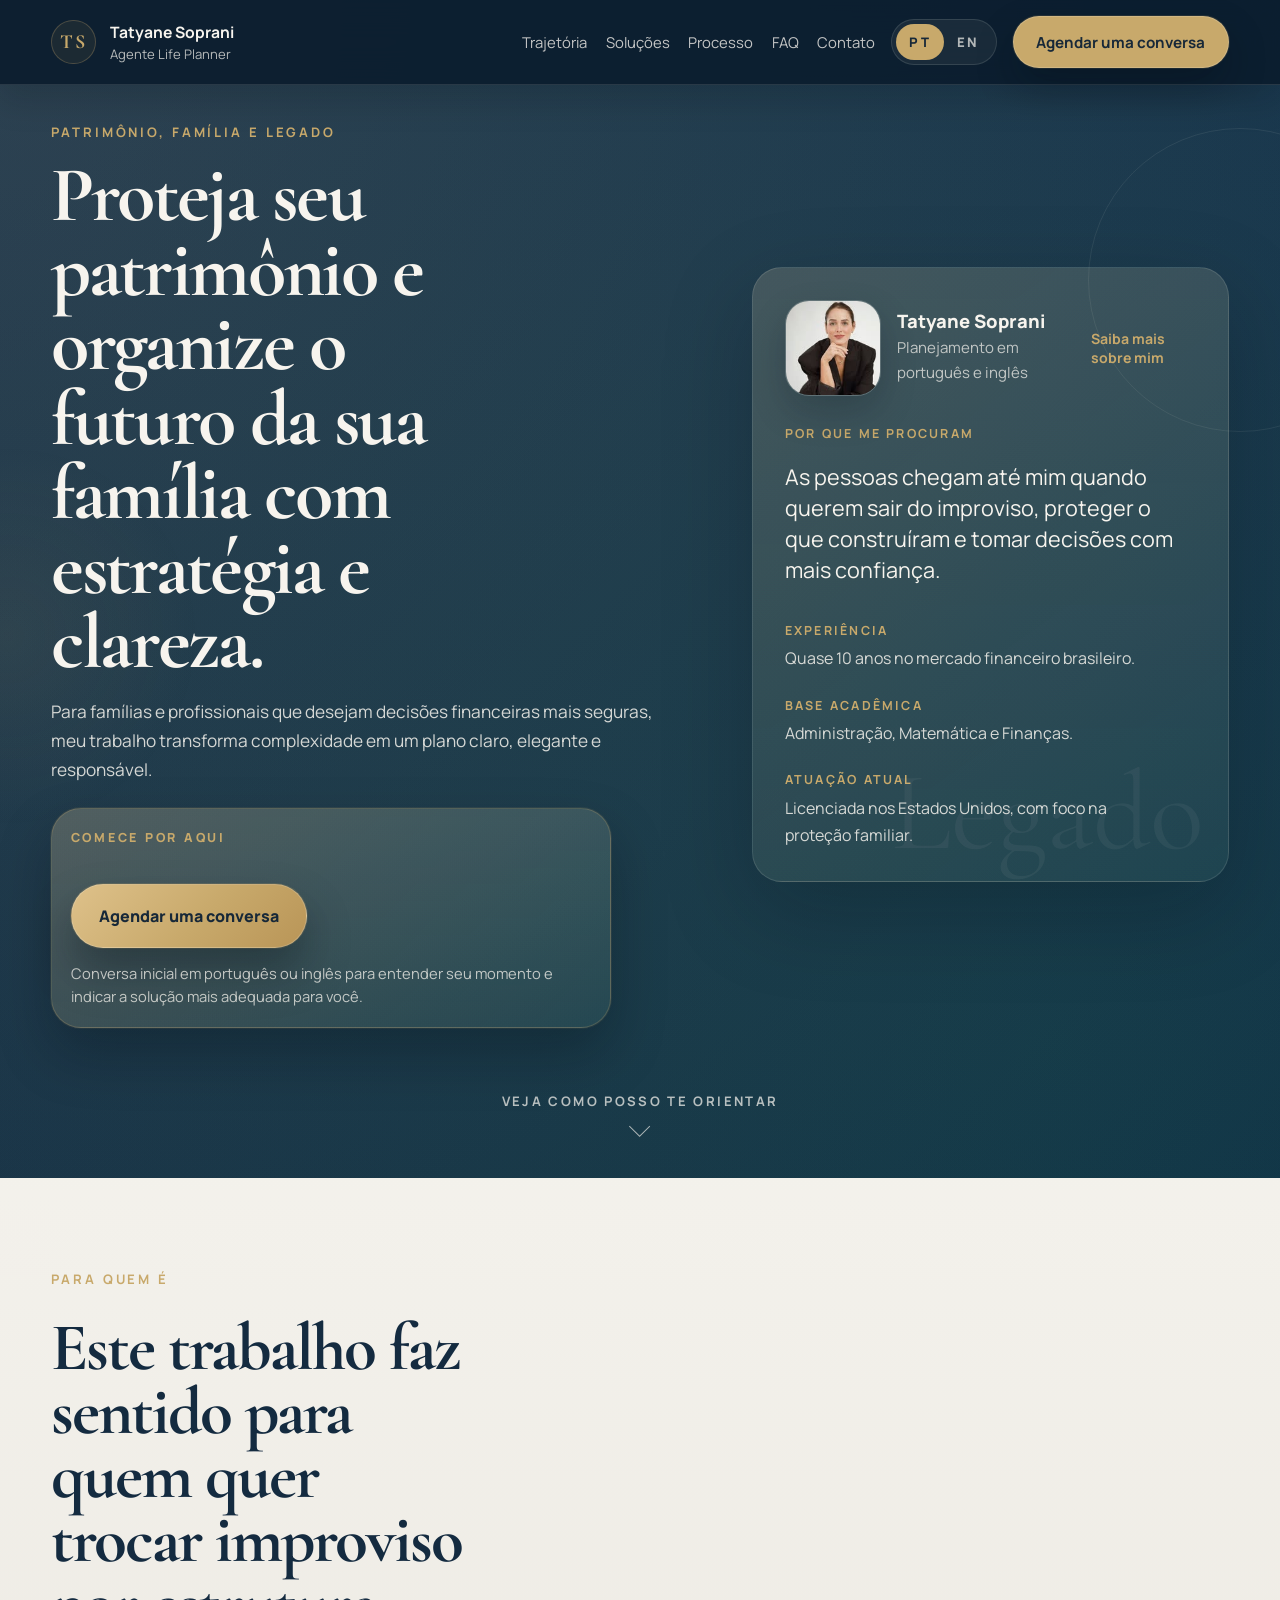
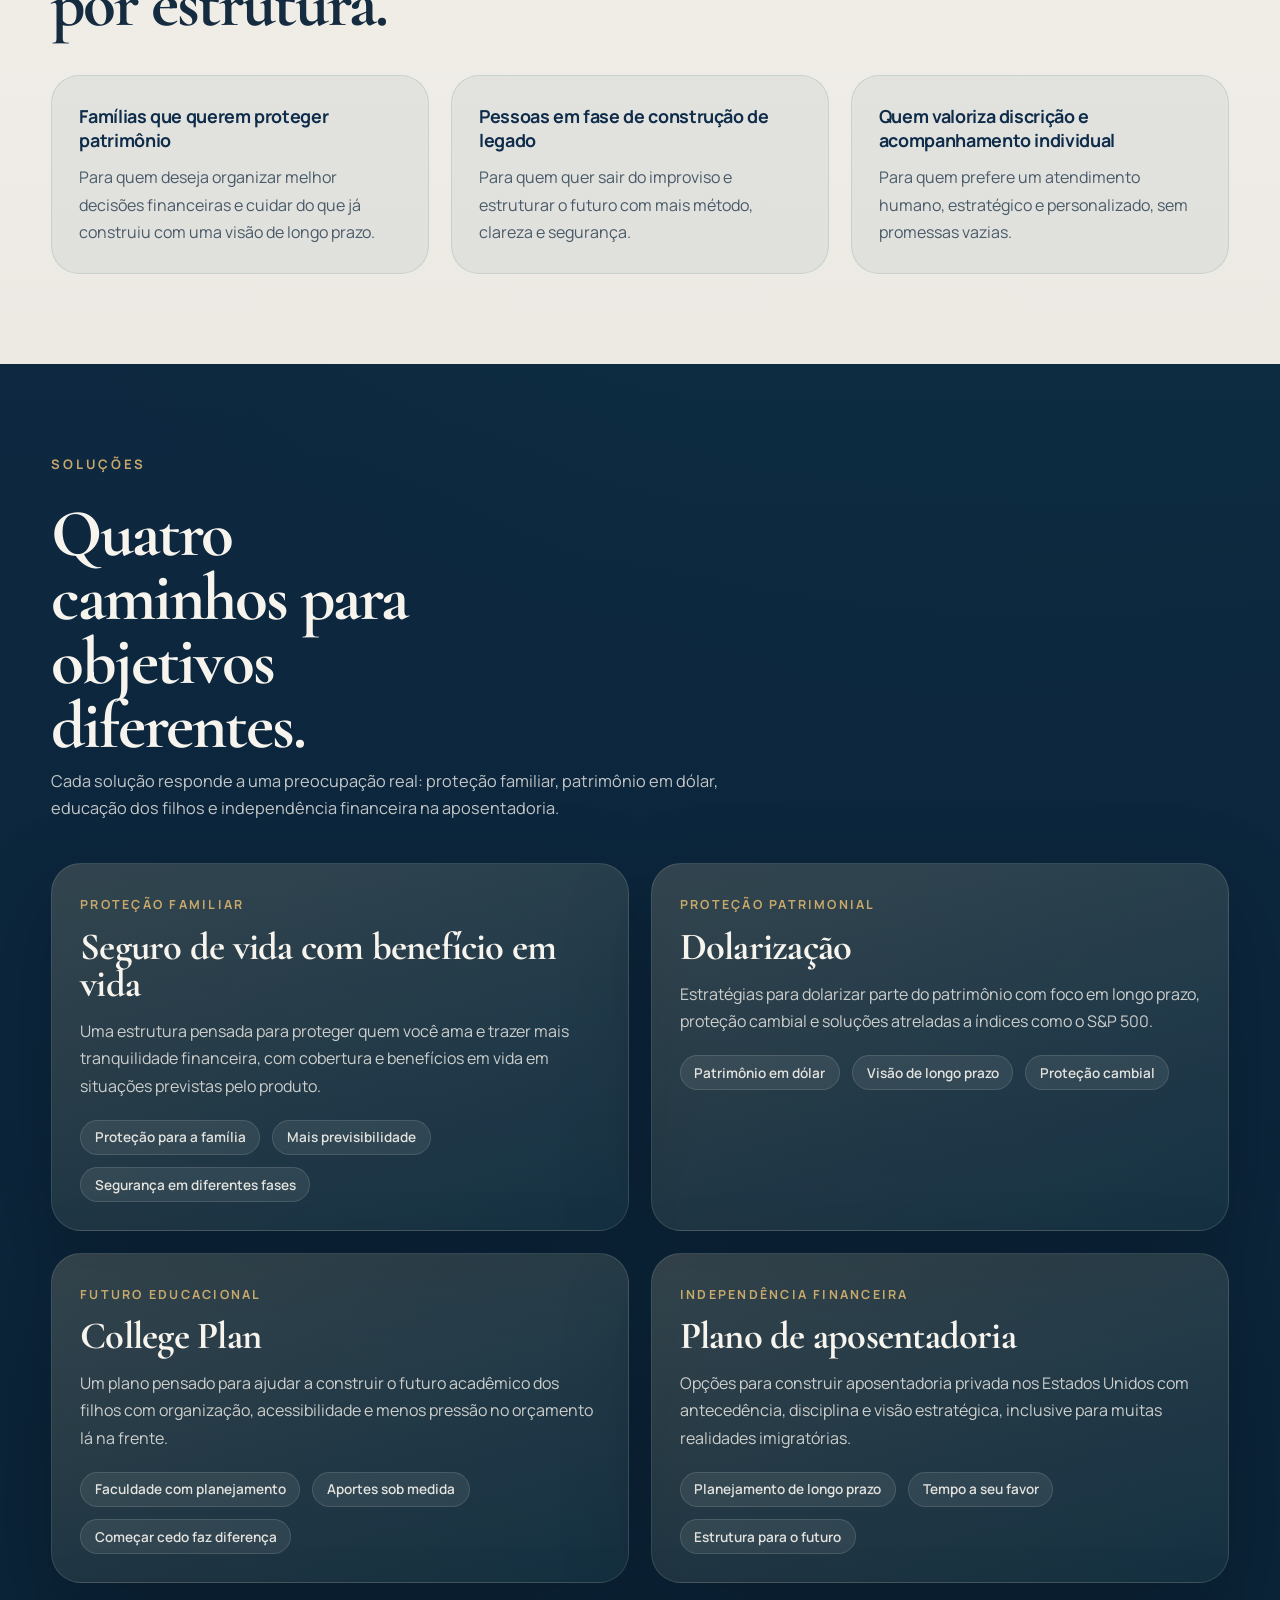
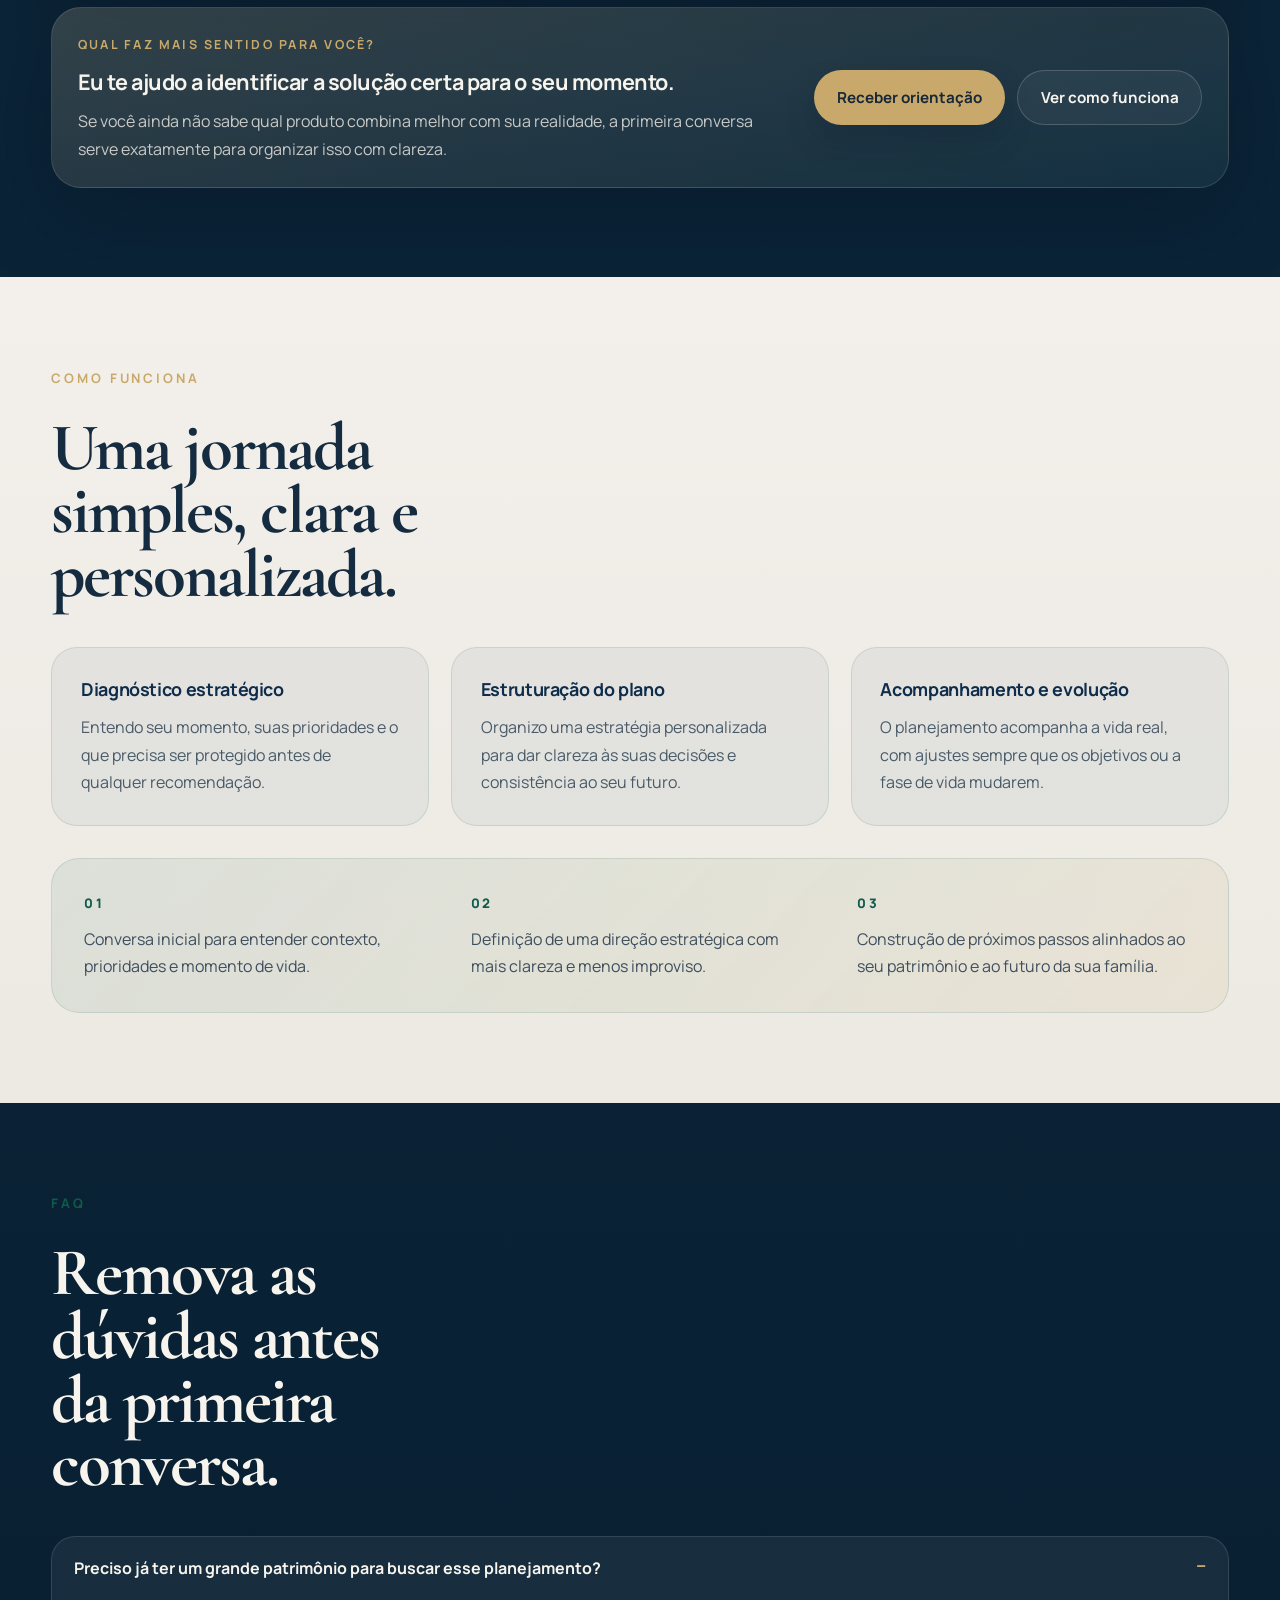
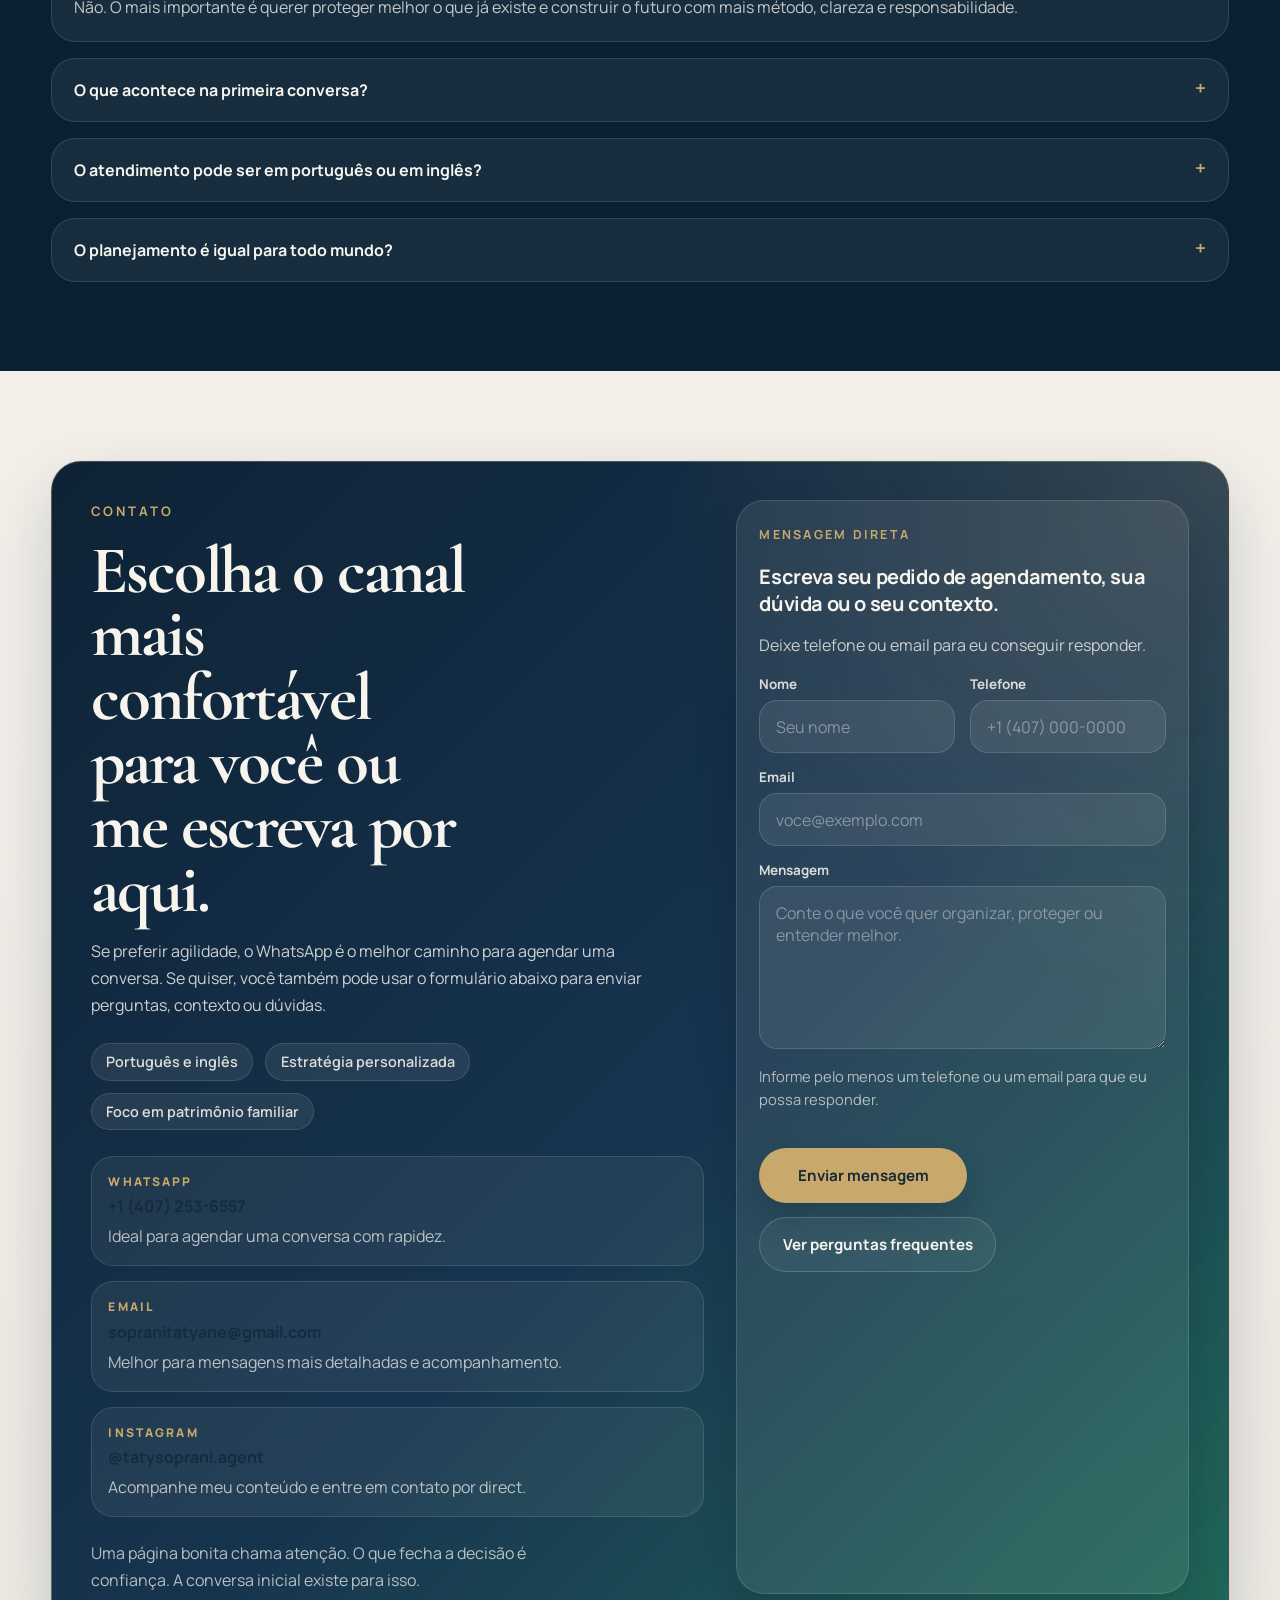
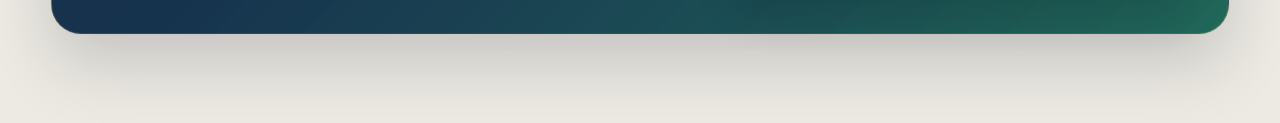
==== index.html @ ba7d8066 "first_commit" ====
<!DOCTYPE html>
<html lang="pt-BR">
  <head>
    <meta charset="UTF-8" />
    <meta name="viewport" content="width=device-width, initial-scale=1.0" />
    <title data-i18n="meta.title">Tatyane Soprani | Agente Life Planner</title>
    <meta
      name="description"
      content="Planejamento patrimonial com visão de longo prazo, proteção familiar e elegância para quem deseja construir um futuro mais seguro."
      data-i18n="meta.description"
      data-i18n-attr="content"
    />
    <link rel="preconnect" href="https://fonts.googleapis.com" />
    <link rel="preconnect" href="https://fonts.gstatic.com" crossorigin />
    <link
      href="https://fonts.googleapis.com/css2?family=Cormorant+Garamond:wght@500;600;700&family=Manrope:wght@400;500;600;700;800&display=swap"
      rel="stylesheet"
    />
    <link rel="stylesheet" href="styles.css" />
  </head>
  <body data-language="pt">
    <a
      class="floating-top-button"
      href="#top"
      aria-hidden="true"
      tabindex="-1"
      data-i18n="home.floatingTop"
      aria-label="Voltar ao topo"
      data-i18n-attr="aria-label"
      >Voltar ao topo</a
    >
    <div class="page-shell">
      <header class="site-header">
        <a
          class="brand"
          href="#top"
          aria-label="Voltar ao topo"
          data-i18n="brand.homeAria"
          data-i18n-attr="aria-label"
        >
          <span class="brand-mark">TS</span>
          <span class="brand-copy">
            <strong>Tatyane Soprani</strong>
            <span data-i18n="brand.role">Agente Life Planner</span>
          </span>
        </a>

        <div class="site-controls">
          <nav
            class="site-nav"
            aria-label="Navegação principal"
            data-i18n="nav.aria"
            data-i18n-attr="aria-label"
          >
            <a href="trajetoria.html" data-i18n="nav.story">Trajetória</a>
            <a href="#solucoes" data-i18n="nav.solutions">Soluções</a>
            <a href="#processo" data-i18n="nav.process">Processo</a>
            <a href="#faq" data-i18n="nav.faq">FAQ</a>
            <a href="#contato" data-i18n="nav.contact">Contato</a>
          </nav>

          <div class="site-actions">
            <div
              class="language-switcher"
              aria-label="Alternar idioma"
              data-i18n="lang.switchAria"
              data-i18n-attr="aria-label"
            >
              <button
                class="lang-button is-active"
                type="button"
                data-language="pt"
                aria-pressed="true"
              >
                PT
              </button>
              <button
                class="lang-button"
                type="button"
                data-language="en"
                aria-pressed="false"
              >
                EN
              </button>
            </div>

            <a
              class="button button-primary header-cta"
              href="https://api.whatsapp.com/send?phone=14072536557"
              target="_blank"
              rel="noreferrer"
              data-i18n="header.cta"
              >Agendar uma conversa</a
            >
          </div>
        </div>
      </header>

      <main id="top">
        <section class="hero section" data-reveal>
          <div class="hero-copy">
            <p class="eyebrow" data-i18n="hero.eyebrow">Patrimônio, família e legado</p>
            <h1 data-i18n="hero.title">
              Proteja seu patrimônio e organize o futuro da sua família com
              estratégia e clareza.
            </h1>
            <p class="lead" data-i18n="hero.lead">
              Para famílias e profissionais que desejam decisões financeiras
              mais seguras, meu trabalho transforma complexidade em um plano
              claro, elegante e responsável.
            </p>

            <div class="hero-cta-frame panel">
              <p class="hero-cta-label" data-i18n="hero.ctaLabel">Comece por aqui</p>
              <div class="hero-actions hero-actions-primary">
                <a
                  class="button button-primary button-conversion"
                  href="https://api.whatsapp.com/send?phone=14072536557"
                  target="_blank"
                  rel="noreferrer"
                  data-i18n="hero.ctaPrimary"
                  >Agendar uma conversa</a
                >
              </div>
              <p class="hero-cta-note" data-i18n="hero.ctaNote">
                Conversa inicial em português ou inglês para entender seu momento e indicar a
                solução mais adequada para você.
              </p>
            </div>
          </div>

          <aside
            class="hero-aside panel"
            data-word="Legado"
            data-i18n="hero.panelWord"
            data-i18n-attr="data-word"
          >
            <a class="profile-header profile-link" href="trajetoria.html">
              <img
                class="profile-photo"
                src="assets/tatyane-soprani-portrait.jpg"
                alt="Retrato de Tatyane Soprani"
                data-i18n="hero.profileAlt"
                data-i18n-attr="alt"
              />
              <div class="profile-identity">
                <p class="profile-name">Tatyane Soprani</p>
                <p class="profile-role" data-i18n="hero.profileRole">
                  Planejamento em português e inglês
                </p>
              </div>
              <span class="profile-link-label" data-i18n="hero.profileLink"
                >Saiba mais sobre mim</span
              >
            </a>

            <p class="panel-label" data-i18n="hero.panelLabel">Por que me procuram</p>
            <p class="statement" data-i18n="hero.statement">
              As pessoas chegam até mim quando querem sair do improviso,
              proteger o que construíram e tomar decisões com mais confiança.
            </p>

            <div class="credential-list">
              <div>
                <span class="meta-label" data-i18n="hero.metaExperience"
                  >Experiência</span
                >
                <p data-i18n="hero.metaExperienceValue">
                  Quase 10 anos no mercado financeiro brasileiro.
                </p>
              </div>
              <div>
                <span class="meta-label" data-i18n="hero.metaAcademic"
                  >Base acadêmica</span
                >
                <p data-i18n="hero.metaAcademicValue">
                  Administração, Matemática e Finanças.
                </p>
              </div>
              <div>
                <span class="meta-label" data-i18n="hero.metaCurrent">Atuação atual</span>
                <p data-i18n="hero.metaCurrentValue">
                  Licenciada nos Estados Unidos, com foco na proteção familiar.
                </p>
              </div>
            </div>
          </aside>

          <a
            class="scroll-cue"
            href="#para-quem"
            aria-label="Veja como posso te orientar"
            data-i18n="hero.scrollCueAria"
            data-i18n-attr="aria-label"
          >
            <span class="scroll-cue-text" data-i18n="hero.scrollCue">Veja como posso te orientar</span>
            <span class="scroll-cue-arrow" aria-hidden="true"></span>
          </a>
        </section>

        <section class="audience section section-light" id="para-quem" data-reveal>
          <div class="section-heading">
            <p class="eyebrow" data-i18n="audience.eyebrow">Para quem é</p>
            <h2 data-i18n="audience.title">
              Este trabalho faz sentido para quem quer trocar improviso por
              estrutura.
            </h2>
          </div>

          <div class="audience-grid">
            <article class="audience-card">
              <h3 data-i18n="audience.card1Title">Famílias que querem proteger patrimônio</h3>
              <p data-i18n="audience.card1Body">
                Para quem deseja organizar melhor decisões financeiras e cuidar
                do que já construiu com uma visão de longo prazo.
              </p>
            </article>

            <article class="audience-card">
              <h3 data-i18n="audience.card2Title">Pessoas em fase de construção de legado</h3>
              <p data-i18n="audience.card2Body">
                Para quem quer sair do improviso e estruturar o futuro com mais
                método, clareza e segurança.
              </p>
            </article>

            <article class="audience-card">
              <h3 data-i18n="audience.card3Title">Quem valoriza discrição e acompanhamento individual</h3>
              <p data-i18n="audience.card3Body">
                Para quem prefere um atendimento humano, estratégico e
                personalizado, sem promessas vazias.
              </p>
            </article>
          </div>
        </section>

        <section class="solutions section" id="solucoes" data-reveal>
          <div class="section-heading">
            <p class="eyebrow" data-i18n="solutions.eyebrow">Soluções</p>
            <h2 data-i18n="solutions.title">
              Quatro caminhos para objetivos diferentes.
            </h2>
            <p class="solutions-intro" data-i18n="solutions.lead">
              Cada solução responde a uma preocupação real: proteção familiar,
              patrimônio em dólar, educação dos filhos e independência
              financeira na aposentadoria.
            </p>
          </div>

          <div class="solutions-grid">
            <article class="solution-card panel">
              <span class="proof-kicker" data-i18n="solutions.card1Kicker"
                >Proteção familiar</span
              >
              <h3 class="solution-name" data-i18n="solutions.card1Title">
                Seguro de vida com benefício em vida
              </h3>
              <p class="solution-body" data-i18n="solutions.card1Body">
                Uma estrutura pensada para proteger quem você ama e trazer mais
                tranquilidade financeira, com cobertura e benefícios em vida em
                situações previstas pelo produto.
              </p>
              <div class="solution-tags">
                <span data-i18n="solutions.card1Tag1">Proteção para a família</span>
                <span data-i18n="solutions.card1Tag2">Mais previsibilidade</span>
                <span data-i18n="solutions.card1Tag3">Segurança em diferentes fases</span>
              </div>
            </article>

            <article class="solution-card panel">
              <span class="proof-kicker" data-i18n="solutions.card2Kicker"
                >Proteção patrimonial</span
              >
              <h3 class="solution-name" data-i18n="solutions.card2Title">
                Dolarização
              </h3>
              <p class="solution-body" data-i18n="solutions.card2Body">
                Estratégias para dolarizar parte do patrimônio com foco em longo
                prazo, proteção cambial e soluções atreladas a índices como o
                S&amp;P 500.
              </p>
              <div class="solution-tags">
                <span data-i18n="solutions.card2Tag1">Patrimônio em dólar</span>
                <span data-i18n="solutions.card2Tag2">Visão de longo prazo</span>
                <span data-i18n="solutions.card2Tag3">Proteção cambial</span>
              </div>
            </article>

            <article class="solution-card panel">
              <span class="proof-kicker" data-i18n="solutions.card3Kicker"
                >Futuro educacional</span
              >
              <h3 class="solution-name" data-i18n="solutions.card3Title">
                College Plan
              </h3>
              <p class="solution-body" data-i18n="solutions.card3Body">
                Um plano pensado para ajudar a construir o futuro acadêmico dos
                filhos com organização, acessibilidade e menos pressão no
                orçamento lá na frente.
              </p>
              <div class="solution-tags">
                <span data-i18n="solutions.card3Tag1">Faculdade com planejamento</span>
                <span data-i18n="solutions.card3Tag2">Aportes sob medida</span>
                <span data-i18n="solutions.card3Tag3">Começar cedo faz diferença</span>
              </div>
            </article>

            <article class="solution-card panel">
              <span class="proof-kicker" data-i18n="solutions.card4Kicker"
                >Independência financeira</span
              >
              <h3 class="solution-name" data-i18n="solutions.card4Title">
                Plano de aposentadoria
              </h3>
              <p class="solution-body" data-i18n="solutions.card4Body">
                Opções para construir aposentadoria privada nos Estados Unidos
                com antecedência, disciplina e visão estratégica, inclusive para
                muitas realidades imigratórias.
              </p>
              <div class="solution-tags">
                <span data-i18n="solutions.card4Tag1">Planejamento de longo prazo</span>
                <span data-i18n="solutions.card4Tag2">Tempo a seu favor</span>
                <span data-i18n="solutions.card4Tag3">Estrutura para o futuro</span>
              </div>
            </article>
          </div>

          <div class="solutions-cta panel">
            <div>
              <p class="panel-label" data-i18n="solutions.ctaLabel">Qual faz mais sentido para você?</p>
              <h3 data-i18n="solutions.ctaTitle">
                Eu te ajudo a identificar a solução certa para o seu momento.
              </h3>
              <p data-i18n="solutions.ctaBody">
                Se você ainda não sabe qual produto combina melhor com sua
                realidade, a primeira conversa serve exatamente para organizar
                isso com clareza.
              </p>
            </div>

            <div class="solutions-cta-actions">
              <a
                class="button button-primary"
                href="https://api.whatsapp.com/send?phone=14072536557"
                target="_blank"
                rel="noreferrer"
                data-i18n="solutions.ctaPrimary"
                >Receber orientação</a
              >
              <a class="button button-secondary" href="#processo" data-i18n="solutions.ctaSecondary"
                >Ver como funciona</a
              >
            </div>
          </div>
        </section>

        <section class="services section section-light" id="processo" data-reveal>
          <div class="section-heading">
            <p class="eyebrow" data-i18n="services.eyebrow">Como funciona</p>
            <h2 data-i18n="services.title">
              Uma jornada simples, clara e personalizada.
            </h2>
          </div>

          <div class="services-grid">
            <article class="service-card">
              <h3 data-i18n="services.card1Title">Diagnóstico estratégico</h3>
              <p data-i18n="services.card1Body">
                Entendo seu momento, suas prioridades e o que precisa ser
                protegido antes de qualquer recomendação.
              </p>
            </article>

            <article class="service-card">
              <h3 data-i18n="services.card2Title">Estruturação do plano</h3>
              <p data-i18n="services.card2Body">
                Organizo uma estratégia personalizada para dar clareza às suas
                decisões e consistência ao seu futuro.
              </p>
            </article>

            <article class="service-card">
              <h3 data-i18n="services.card3Title">Acompanhamento e evolução</h3>
              <p data-i18n="services.card3Body">
                O planejamento acompanha a vida real, com ajustes sempre que os
                objetivos ou a fase de vida mudarem.
              </p>
            </article>
          </div>

          <div class="process-strip">
            <div class="process-step">
              <span>01</span>
              <p data-i18n="services.step1">
                Conversa inicial para entender contexto, prioridades e momento
                de vida.
              </p>
            </div>
            <div class="process-step">
              <span>02</span>
              <p data-i18n="services.step2">
                Definição de uma direção estratégica com mais clareza e menos
                improviso.
              </p>
            </div>
            <div class="process-step">
              <span>03</span>
              <p data-i18n="services.step3">
                Construção de próximos passos alinhados ao seu patrimônio e ao
                futuro da sua família.
              </p>
            </div>
          </div>
        </section>

        <section class="faq section" id="faq" data-reveal>
          <div class="section-heading">
            <p class="eyebrow eyebrow-dark" data-i18n="faq.eyebrow">FAQ</p>
            <h2 data-i18n="faq.title">
              Remova as dúvidas antes da primeira conversa.
            </h2>
          </div>

          <div class="faq-grid">
            <details class="faq-item" open>
              <summary data-i18n="faq.q1">
                Preciso já ter um grande patrimônio para buscar esse
                planejamento?
              </summary>
              <p data-i18n="faq.a1">
                Não. O mais importante é querer proteger melhor o que já existe
                e construir o futuro com mais método, clareza e responsabilidade.
              </p>
            </details>

            <details class="faq-item">
              <summary data-i18n="faq.q2">O que acontece na primeira conversa?</summary>
              <p data-i18n="faq.a2">
                A primeira conversa serve para entender seu momento, suas
                prioridades e o que você deseja organizar ou proteger. A partir
                disso, fica mais claro qual direção faz sentido para você.
              </p>
            </details>

            <details class="faq-item">
              <summary data-i18n="faq.q3">
                O atendimento pode ser em português ou em inglês?
              </summary>
              <p data-i18n="faq.a3">
                Sim. O atendimento pode ser conduzido em português ou em inglês,
                de acordo com a sua preferência.
              </p>
            </details>

            <details class="faq-item">
              <summary data-i18n="faq.q4">
                O planejamento é igual para todo mundo?
              </summary>
              <p data-i18n="faq.a4">
                Não. Cada orientação parte da sua fase de vida, do seu contexto,
                das suas prioridades e daquilo que você quer preservar ou
                construir.
              </p>
            </details>
          </div>
        </section>

        <section class="contact section section-light" id="contato" data-reveal>
          <div class="contact-panel panel">
            <div class="contact-copy">
              <p class="eyebrow" data-i18n="contact.eyebrow">Contato</p>
              <h2 data-i18n="contact.title">
                Escolha o canal mais confortável para você ou me escreva por
                aqui.
              </h2>
              <p class="contact-body" data-i18n="contact.body">
                Se preferir agilidade, o WhatsApp é o melhor caminho para
                agendar uma conversa. Se quiser, você também pode usar o
                formulário abaixo para enviar perguntas, contexto ou dúvidas.
              </p>

              <div class="contact-trust">
                <span class="contact-pill" data-i18n="contact.trust1"
                  >Português e inglês</span
                >
                <span class="contact-pill" data-i18n="contact.trust2"
                  >Estratégia personalizada</span
                >
                <span class="contact-pill" data-i18n="contact.trust3"
                  >Foco em patrimônio familiar</span
                >
              </div>

              <div class="contact-methods">
                <a
                  class="contact-method"
                  href="https://api.whatsapp.com/send?phone=14072536557"
                  target="_blank"
                  rel="noreferrer"
                >
                  <span class="contact-method-kicker" data-i18n="contact.method1Kicker"
                    >WhatsApp</span
                  >
                  <strong data-i18n="contact.method1Value">+1 (407) 253-6557</strong>
                  <p data-i18n="contact.method1Body">
                    Ideal para agendar uma conversa com rapidez.
                  </p>
                </a>

                <a class="contact-method" href="mailto:sopranitatyane@gmail.com">
                  <span class="contact-method-kicker" data-i18n="contact.method2Kicker"
                    >Email</span
                  >
                  <strong data-i18n="contact.method2Value">sopranitatyane@gmail.com</strong>
                  <p data-i18n="contact.method2Body">
                    Melhor para mensagens mais detalhadas e acompanhamento.
                  </p>
                </a>

                <a
                  class="contact-method"
                  href="https://www.instagram.com/tatysoprani.agent/"
                  target="_blank"
                  rel="noreferrer"
                >
                  <span class="contact-method-kicker" data-i18n="contact.method3Kicker"
                    >Instagram</span
                  >
                  <strong data-i18n="contact.method3Value">@tatysoprani.agent</strong>
                  <p data-i18n="contact.method3Body">
                    Acompanhe meu conteúdo e entre em contato por direct.
                  </p>
                </a>
              </div>

              <p class="contact-note" data-i18n="contact.note">
                Uma página bonita chama atenção. O que fecha a decisão é
                confiança. A conversa inicial existe para isso.
              </p>
            </div>

            <form
              class="contact-form"
              action="https://formsubmit.co/ajax/sopranitatyane@gmail.com"
              method="POST"
              novalidate
              data-contact-form
            >
              <p class="panel-label" data-i18n="contact.formLabel">Mensagem direta</p>
              <h3 data-i18n="contact.formTitle">
                Escreva seu pedido de agendamento, sua dúvida ou o seu contexto.
              </h3>
              <p class="contact-form-intro" data-i18n="contact.formIntro">
                Deixe telefone ou email para eu conseguir responder.
              </p>

              <input
                type="hidden"
                name="_subject"
                value="Novo contato do site | Tatyane Soprani"
                data-i18n="contact.formSubject"
                data-i18n-attr="value"
              />
              <input type="hidden" name="_template" value="table" />
              <input type="hidden" name="source" value="Landing page" />
              <input class="contact-honey" type="text" name="_honey" tabindex="-1" autocomplete="off" />

              <div class="contact-form-grid">
                <label class="contact-field">
                  <span data-i18n="contact.nameLabel">Nome</span>
                  <input
                    type="text"
                    name="name"
                    required
                    autocomplete="name"
                    data-i18n="contact.namePlaceholder"
                    data-i18n-attr="placeholder"
                    placeholder="Seu nome"
                  />
                </label>

                <label class="contact-field">
                  <span data-i18n="contact.phoneLabel">Telefone</span>
                  <input
                    type="tel"
                    name="phone"
                    autocomplete="tel"
                    data-i18n="contact.phonePlaceholder"
                    data-i18n-attr="placeholder"
                    placeholder="+1 (407) 000-0000"
                  />
                </label>

                <label class="contact-field contact-field-full">
                  <span data-i18n="contact.emailLabel">Email</span>
                  <input
                    type="email"
                    name="email"
                    autocomplete="email"
                    data-i18n="contact.emailPlaceholder"
                    data-i18n-attr="placeholder"
                    placeholder="voce@exemplo.com"
                  />
                </label>

                <label class="contact-field contact-field-full">
                  <span data-i18n="contact.messageLabel">Mensagem</span>
                  <textarea
                    name="message"
                    rows="6"
                    required
                    data-i18n="contact.messagePlaceholder"
                    data-i18n-attr="placeholder"
                    placeholder="Conte o que você quer organizar, proteger ou entender melhor."
                  ></textarea>
                </label>
              </div>

              <p class="contact-form-hint" data-i18n="contact.formHint">
                Informe pelo menos um telefone ou um email para que eu possa responder.
              </p>
              <p class="contact-form-feedback is-error" data-form-error hidden></p>
              <p class="contact-form-feedback is-success" data-form-success hidden></p>

              <div class="contact-actions">
                <button
                  class="button button-primary contact-form-submit"
                  type="submit"
                  data-form-submit
                  data-i18n="contact.formSubmit"
                >
                  Enviar mensagem
                </button>
                <a class="button button-secondary" href="#faq" data-i18n="contact.secondary"
                  >Ver perguntas frequentes</a
                >
              </div>
            </form>
          </div>
        </section>
      </main>
    </div>

    <script src="script.js"></script>
  </body>
</html>
---- styles.css ----
:root {
  --navy: #0f2d4a;
  --navy-deep: #091e31;
  --emerald: #0f5c4d;
  --champagne: #c8a96b;
  --ivory: #f7f4ee;
  --ink: #142b40;
  --line: rgba(200, 169, 107, 0.28);
  --mist: rgba(247, 244, 238, 0.08);
  --shadow: 0 30px 90px rgba(4, 11, 18, 0.22);
}

*,
*::before,
*::after {
  box-sizing: border-box;
}

html {
  scroll-behavior: smooth;
}

body {
  margin: 0;
  min-height: 100vh;
  font-family: "Manrope", sans-serif;
  color: var(--ivory);
  background:
    radial-gradient(circle at top left, rgba(200, 169, 107, 0.16), transparent 30%),
    radial-gradient(circle at 82% 16%, rgba(15, 92, 77, 0.24), transparent 24%),
    linear-gradient(180deg, #102f4d 0%, #0b2438 48%, #081d2f 100%);
}

a {
  color: inherit;
  text-decoration: none;
}

img {
  display: block;
  max-width: 100%;
}

button {
  font: inherit;
}

.floating-back-button {
  position: fixed;
  right: clamp(1rem, 2vw, 1.5rem);
  bottom: clamp(1rem, 2vw, 1.5rem);
  z-index: 45;
  display: inline-flex;
  align-items: center;
  justify-content: center;
  min-height: 3.2rem;
  padding: 0.85rem 1.15rem;
  border-radius: 999px;
  background: rgba(10, 28, 45, 0.92);
  border: 1px solid rgba(247, 244, 238, 0.14);
  box-shadow: 0 16px 34px rgba(4, 11, 18, 0.22);
  color: var(--ivory);
  font-size: 0.92rem;
  font-weight: 700;
  backdrop-filter: blur(14px);
  transition:
    transform 180ms ease,
    background-color 180ms ease,
    border-color 180ms ease;
}

.floating-back-button:hover,
.floating-back-button:focus-visible {
  transform: translateY(-2px);
  border-color: rgba(200, 169, 107, 0.42);
  background: rgba(10, 28, 45, 0.97);
}

.floating-top-button {
  position: fixed;
  right: clamp(1rem, 2vw, 1.5rem);
  bottom: clamp(1rem, 2vw, 1.5rem);
  z-index: 45;
  display: inline-flex;
  align-items: center;
  justify-content: center;
  min-height: 3.2rem;
  padding: 0.85rem 1.15rem;
  border-radius: 999px;
  background: rgba(200, 169, 107, 0.94);
  border: 1px solid rgba(15, 45, 74, 0.12);
  box-shadow: 0 16px 34px rgba(4, 11, 18, 0.22);
  color: #172838;
  font-size: 0.92rem;
  font-weight: 700;
  backdrop-filter: blur(14px);
  opacity: 0;
  visibility: hidden;
  pointer-events: none;
  transform: translateY(12px);
  transition:
    opacity 180ms ease,
    visibility 0ms linear 180ms,
    transform 180ms ease,
    background-color 180ms ease,
    border-color 180ms ease;
}

.floating-top-button.is-visible {
  opacity: 1;
  visibility: visible;
  pointer-events: auto;
  transform: translateY(0);
  transition:
    opacity 180ms ease,
    transform 180ms ease,
    background-color 180ms ease,
    border-color 180ms ease;
}

.floating-top-button:hover,
.floating-top-button:focus-visible {
  transform: translateY(-2px);
  border-color: rgba(15, 45, 74, 0.26);
  background: rgba(200, 169, 107, 1);
}

.page-shell {
  position: relative;
  overflow: clip;
}

.page-shell::before,
.page-shell::after {
  content: "";
  position: fixed;
  pointer-events: none;
  z-index: 0;
}

.page-shell::before {
  top: 8rem;
  right: -7rem;
  width: 19rem;
  height: 19rem;
  border-radius: 999px;
  border: 1px solid rgba(247, 244, 238, 0.08);
}

.page-shell::after {
  left: -12rem;
  bottom: 4rem;
  width: 25rem;
  height: 25rem;
  border-radius: 50%;
  background: radial-gradient(circle, rgba(200, 169, 107, 0.07), transparent 68%);
}

.site-header {
  position: sticky;
  top: 0;
  z-index: 40;
  display: flex;
  align-items: center;
  justify-content: space-between;
  gap: 1.5rem;
  padding: 1rem clamp(1.25rem, 4vw, 3.5rem);
  backdrop-filter: blur(18px);
  background: rgba(10, 28, 45, 0.9);
  border-bottom: 1px solid rgba(247, 244, 238, 0.12);
  box-shadow: 0 14px 34px rgba(4, 11, 18, 0.18);
  isolation: isolate;
}

main {
  position: relative;
  z-index: 1;
}

.brand {
  display: inline-flex;
  align-items: center;
  gap: 0.85rem;
}

.brand-mark {
  display: grid;
  place-items: center;
  width: 2.8rem;
  height: 2.8rem;
  border-radius: 999px;
  border: 1px solid var(--line);
  background: rgba(200, 169, 107, 0.08);
  color: var(--champagne);
  font-family: "Cormorant Garamond", serif;
  font-size: 1.25rem;
  font-weight: 700;
  letter-spacing: 0.08em;
}

.brand-copy {
  display: grid;
  gap: 0.1rem;
}

.brand-copy strong {
  font-size: 0.98rem;
  font-weight: 700;
}

.brand-copy span {
  color: rgba(247, 244, 238, 0.72);
  font-size: 0.82rem;
}

.site-controls,
.site-actions {
  display: inline-flex;
  align-items: center;
  gap: 1rem;
}

.site-nav {
  display: inline-flex;
  align-items: center;
  gap: 1.15rem;
  color: rgba(247, 244, 238, 0.78);
  font-size: 0.93rem;
}

.site-nav a {
  transition: color 180ms ease;
}

.site-nav a:hover,
.site-nav a:focus-visible {
  color: var(--champagne);
}

.language-switcher {
  display: inline-flex;
  align-items: center;
  padding: 0.25rem;
  border: 1px solid rgba(247, 244, 238, 0.12);
  border-radius: 999px;
  background: rgba(247, 244, 238, 0.06);
}

.lang-button {
  min-width: 3rem;
  padding: 0.58rem 0.78rem;
  border: 0;
  border-radius: 999px;
  background: transparent;
  color: rgba(247, 244, 238, 0.7);
  font-size: 0.82rem;
  font-weight: 800;
  letter-spacing: 0.16em;
  text-transform: uppercase;
  cursor: pointer;
  transition:
    color 180ms ease,
    background-color 180ms ease,
    transform 180ms ease;
}

.lang-button:hover,
.lang-button:focus-visible {
  color: var(--champagne);
}

.lang-button.is-active {
  background: var(--champagne);
  color: #172838;
}

.section {
  padding: clamp(3.5rem, 7vw, 6.5rem) clamp(1.25rem, 4vw, 3.5rem);
}

.section-light {
  background: linear-gradient(180deg, rgba(247, 244, 238, 0.985), rgba(244, 240, 233, 0.97));
  color: var(--ink);
}

.hero {
  display: grid;
  grid-template-columns: minmax(0, 1.2fr) minmax(19rem, 0.9fr);
  gap: clamp(2rem, 5vw, 4rem);
  align-items: center;
  min-height: calc(100svh - 5.25rem);
  padding-top: clamp(2rem, 5vh, 4rem);
  padding-bottom: clamp(2.5rem, 6vh, 4.5rem);
}

.eyebrow {
  margin: 0 0 1rem;
  color: var(--champagne);
  font-size: 0.82rem;
  font-weight: 700;
  letter-spacing: 0.22em;
  text-transform: uppercase;
}

.eyebrow-dark {
  color: var(--emerald);
}

h1,
h2,
h3 {
  margin: 0;
}

h1,
h2 {
  font-family: "Cormorant Garamond", serif;
  line-height: 0.95;
  letter-spacing: -0.03em;
}

h1 {
  max-width: 10.5ch;
  font-size: clamp(3rem, 6vw + 1rem, 6.2rem);
}

h2 {
  max-width: 13ch;
  font-size: clamp(2.3rem, 4vw + 1rem, 4.3rem);
}

h3 {
  font-size: 1.12rem;
  font-weight: 700;
  letter-spacing: -0.02em;
}

p {
  margin: 0;
  line-height: 1.7;
}

.lead {
  max-width: 40rem;
  margin-top: 1.35rem;
  color: rgba(247, 244, 238, 0.84);
  font-size: clamp(0.98rem, 0.55vw + 0.82rem, 1.08rem);
}

.hero-benefits {
  display: flex;
  flex-wrap: wrap;
  gap: 0.75rem;
  margin-top: 1.7rem;
}

.benefit-badge {
  display: inline-flex;
  align-items: center;
  min-height: 2.45rem;
  padding: 0.55rem 0.95rem;
  border-radius: 999px;
  background: rgba(247, 244, 238, 0.08);
  border: 1px solid rgba(247, 244, 238, 0.1);
  color: rgba(247, 244, 238, 0.9);
  font-size: 0.9rem;
  font-weight: 600;
}

.hero-actions,
.contact-actions {
  display: flex;
  flex-wrap: wrap;
  gap: 1rem;
  margin-top: 2rem;
}

.hero-actions-primary {
  align-items: center;
  margin-top: 0;
}

.scroll-cue {
  grid-column: 1 / -1;
  justify-self: center;
  display: inline-grid;
  justify-items: center;
  gap: 0.55rem;
  margin-top: 0.35rem;
  color: rgba(247, 244, 238, 0.72);
  font-size: 0.82rem;
  font-weight: 700;
  letter-spacing: 0.18em;
  text-transform: uppercase;
  transition: color 180ms ease, transform 180ms ease;
}

.scroll-cue:hover,
.scroll-cue:focus-visible {
  color: var(--champagne);
  transform: translateY(-2px);
}

.scroll-cue-arrow {
  width: 0.95rem;
  height: 0.95rem;
  border-right: 1.5px solid currentColor;
  border-bottom: 1.5px solid currentColor;
  transform: rotate(45deg);
  opacity: 0.9;
  animation: scroll-cue-float 1.8s ease-in-out infinite;
}

@keyframes scroll-cue-float {
  0%,
  100% {
    transform: translateY(0) rotate(45deg);
    opacity: 0.72;
  }

  50% {
    transform: translateY(6px) rotate(45deg);
    opacity: 1;
  }
}

.button {
  display: inline-flex;
  align-items: center;
  justify-content: center;
  min-height: 3.4rem;
  padding: 0.9rem 1.4rem;
  border-radius: 999px;
  border: 1px solid transparent;
  font-size: 0.95rem;
  font-weight: 700;
  transition:
    transform 180ms ease,
    border-color 180ms ease,
    background-color 180ms ease,
    color 180ms ease;
}

.button:hover,
.button:focus-visible {
  transform: translateY(-2px);
}

.button-primary {
  background: var(--champagne);
  color: #172838;
  box-shadow: 0 16px 30px rgba(10, 28, 45, 0.24);
}

.button-secondary {
  border-color: rgba(247, 244, 238, 0.18);
  background: rgba(247, 244, 238, 0.05);
  color: var(--ivory);
}

.header-cta {
  min-height: 3.25rem;
  padding-inline: 1.4rem;
  border: 1px solid rgba(247, 244, 238, 0.18);
  box-shadow:
    0 18px 38px rgba(4, 11, 18, 0.28),
    0 0 0 1px rgba(200, 169, 107, 0.14);
  white-space: nowrap;
}

.panel {
  position: relative;
  border: 1px solid rgba(247, 244, 238, 0.12);
  border-radius: 30px;
  background:
    linear-gradient(180deg, rgba(247, 244, 238, 0.08), rgba(247, 244, 238, 0.04)),
    linear-gradient(145deg, rgba(200, 169, 107, 0.12), rgba(15, 92, 77, 0.08));
  box-shadow: var(--shadow);
}

.hero-aside {
  padding: 2rem;
}

.profile-header,
.proof-card,
.story-card,
.service-card,
.faq-item,
.contact-panel {
  position: relative;
  z-index: 1;
}

.profile-header {
  display: flex;
  align-items: center;
  gap: 1rem;
  margin-bottom: 1.6rem;
}

.profile-photo {
  width: 6rem;
  height: 6rem;
  flex: 0 0 6rem;
  border-radius: 24px;
  object-fit: cover;
  border: 1px solid rgba(247, 244, 238, 0.18);
  box-shadow: 0 16px 36px rgba(4, 11, 18, 0.2);
}

.profile-identity {
  display: grid;
  gap: 0.2rem;
}

.profile-link {
  border-radius: 24px;
  padding: 0.45rem;
  margin: -0.45rem -0.45rem 1.15rem;
  transition:
    transform 180ms ease,
    background-color 180ms ease;
}

.profile-link:hover,
.profile-link:focus-visible {
  background: rgba(247, 244, 238, 0.08);
  transform: translateY(-2px);
}

.profile-name {
  font-size: 1.15rem;
  font-weight: 800;
  line-height: 1.2;
}

.profile-role {
  color: rgba(247, 244, 238, 0.72);
  font-size: 0.94rem;
}

.profile-link-label {
  margin-left: auto;
  color: var(--champagne);
  font-size: 0.88rem;
  font-weight: 700;
}

.hero-cta-frame {
  display: grid;
  gap: 0.9rem;
  max-width: 35rem;
  margin-top: 2rem;
  padding: 1.1rem 1.15rem 1.2rem;
  border-color: rgba(200, 169, 107, 0.24);
  background:
    linear-gradient(180deg, rgba(247, 244, 238, 0.1), rgba(247, 244, 238, 0.05)),
    linear-gradient(135deg, rgba(200, 169, 107, 0.18), rgba(15, 92, 77, 0.12));
  box-shadow:
    0 26px 54px rgba(4, 11, 18, 0.28),
    0 0 0 1px rgba(200, 169, 107, 0.1);
}

.hero-cta-label {
  color: var(--champagne);
  font-size: 0.78rem;
  font-weight: 800;
  letter-spacing: 0.22em;
  text-transform: uppercase;
}

.button-conversion {
  min-height: 4rem;
  padding-inline: 1.7rem;
  font-size: 1rem;
  font-weight: 800;
  border: 1px solid rgba(247, 244, 238, 0.2);
  background: linear-gradient(135deg, #dec18a 0%, #c8a96b 55%, #b99557 100%);
  box-shadow:
    0 24px 44px rgba(4, 11, 18, 0.34),
    0 0 0 1px rgba(200, 169, 107, 0.18);
}

.button-conversion:hover,
.button-conversion:focus-visible {
  transform: translateY(-3px) scale(1.01);
}

.hero-secondary-link {
  color: rgba(247, 244, 238, 0.88);
  font-size: 0.95rem;
  font-weight: 700;
  text-decoration: underline;
  text-decoration-color: rgba(200, 169, 107, 0.56);
  text-underline-offset: 0.22rem;
  transition:
    color 180ms ease,
    text-decoration-color 180ms ease;
}

.hero-secondary-link:hover,
.hero-secondary-link:focus-visible {
  color: var(--champagne);
  text-decoration-color: var(--champagne);
}

.hero-cta-note {
  max-width: 31rem;
  color: rgba(247, 244, 238, 0.74);
  font-size: 0.92rem;
  line-height: 1.55;
}

.hero-aside::before {
  content: attr(data-word);
  position: absolute;
  right: 1.5rem;
  bottom: 0.75rem;
  color: rgba(247, 244, 238, 0.05);
  font-family: "Cormorant Garamond", serif;
  font-size: clamp(4rem, 12vw, 7rem);
  line-height: 1;
}

.panel-label,
.meta-label,
.proof-kicker {
  display: inline-block;
  color: var(--champagne);
  font-size: 0.78rem;
  font-weight: 700;
  letter-spacing: 0.18em;
  text-transform: uppercase;
}

.statement {
  max-width: 25rem;
  margin-top: 1rem;
  font-size: clamp(1.12rem, 1vw + 0.85rem, 1.35rem);
  line-height: 1.45;
}

.credential-list {
  display: grid;
  gap: 1.25rem;
  margin-top: 2rem;
}

.credential-list p {
  margin-top: 0.35rem;
  max-width: 22rem;
  color: rgba(247, 244, 238, 0.84);
}

.section-heading {
  display: grid;
  gap: 0.65rem;
}

.proof-heading h2,
.faq .section-heading h2,
.contact h2 {
  max-width: 12ch;
}

.section-intro {
  max-width: 42rem;
  color: rgba(20, 43, 64, 0.75);
  font-size: 1.02rem;
}

.solutions-intro {
  max-width: 44rem;
  color: rgba(247, 244, 238, 0.78);
  font-size: 1.02rem;
}

.proof-card {
  padding: 1.6rem;
  border-radius: 26px;
  background: rgba(15, 45, 74, 0.05);
  border: 1px solid rgba(15, 92, 77, 0.12);
}

.proof-card p {
  margin-top: 0.85rem;
  color: rgba(20, 43, 64, 0.74);
}

.audience-grid {
  display: grid;
  grid-template-columns: repeat(3, minmax(0, 1fr));
  gap: 1.35rem;
  margin-top: 2.5rem;
}

.audience-card {
  padding: 1.7rem;
  border-radius: 28px;
  border: 1px solid rgba(247, 244, 238, 0.12);
  background:
    linear-gradient(180deg, rgba(247, 244, 238, 0.06), rgba(247, 244, 238, 0.03)),
    linear-gradient(145deg, rgba(15, 92, 77, 0.12), rgba(200, 169, 107, 0.08));
}

.audience-card p {
  margin-top: 0.8rem;
  color: rgba(247, 244, 238, 0.78);
}

.audience.section-light .audience-card {
  border: 1px solid rgba(15, 92, 77, 0.12);
  background: rgba(15, 45, 74, 0.05);
}

.audience.section-light .audience-card h3 {
  color: var(--navy);
}

.audience.section-light .audience-card p {
  color: rgba(20, 43, 64, 0.74);
}

.background-layout {
  display: grid;
  grid-template-columns: minmax(0, 0.9fr) minmax(0, 1.1fr);
  gap: 1.35rem;
  margin-top: 2.5rem;
}

.background-feature {
  padding: 1.9rem;
  border-radius: 28px;
  background: var(--navy);
  color: var(--ivory);
  box-shadow: 0 24px 60px rgba(10, 28, 45, 0.12);
}

.background-feature h3 {
  margin-top: 0.9rem;
}

.background-feature p {
  margin-top: 0.9rem;
  color: rgba(247, 244, 238, 0.82);
}

.background-grid {
  display: grid;
  grid-template-columns: repeat(2, minmax(0, 1fr));
  gap: 1.2rem;
}

.background-card {
  padding: 1.6rem;
  border-radius: 26px;
  background: rgba(15, 45, 74, 0.05);
  border: 1px solid rgba(15, 92, 77, 0.12);
}

.background-card p {
  margin-top: 0.8rem;
  color: rgba(20, 43, 64, 0.74);
}

.solutions-grid {
  display: grid;
  grid-template-columns: repeat(2, minmax(0, 1fr));
  gap: 1.35rem;
  margin-top: 2.5rem;
}

.solution-card {
  padding: 1.75rem;
}

.solution-name {
  margin-top: 0.9rem;
  font-family: "Cormorant Garamond", serif;
  font-size: clamp(2rem, 3vw, 2.8rem);
  line-height: 0.98;
}

.solution-body {
  margin-top: 0.9rem;
  color: rgba(247, 244, 238, 0.8);
}

.solution-tags,
.solutions-cta-actions {
  display: flex;
  flex-wrap: wrap;
  gap: 0.75rem;
}

.solution-tags {
  margin-top: 1.25rem;
}

.solution-tags span {
  display: inline-flex;
  align-items: center;
  min-height: 2.2rem;
  padding: 0.45rem 0.85rem;
  border-radius: 999px;
  background: rgba(247, 244, 238, 0.08);
  border: 1px solid rgba(247, 244, 238, 0.12);
  color: rgba(247, 244, 238, 0.9);
  font-size: 0.85rem;
  font-weight: 600;
}

.solutions-cta {
  display: grid;
  grid-template-columns: minmax(0, 1fr) auto;
  gap: 1.5rem;
  align-items: center;
  margin-top: 1.5rem;
  padding: 1.5rem 1.6rem;
}

.solutions-cta h3 {
  margin-top: 0.7rem;
  font-size: 1.35rem;
}

.solutions-cta p:last-child {
  margin-top: 0.8rem;
  color: rgba(247, 244, 238, 0.78);
}

.services-grid {
  display: grid;
  grid-template-columns: repeat(3, minmax(0, 1fr));
  gap: 1.35rem;
  margin-top: 2.5rem;
}

.service-card {
  padding: 1.8rem;
  border-radius: 26px;
  border: 1px solid rgba(247, 244, 238, 0.12);
  background: rgba(247, 244, 238, 0.05);
}

.service-card p {
  margin-top: 0.85rem;
  color: rgba(247, 244, 238, 0.78);
}

.services.section-light .service-card {
  background: rgba(15, 45, 74, 0.05);
  border: 1px solid rgba(15, 92, 77, 0.12);
}

.services.section-light .service-card h3 {
  color: var(--navy);
}

.services.section-light .service-card p {
  color: rgba(20, 43, 64, 0.74);
}

.process-strip {
  display: grid;
  grid-template-columns: repeat(3, minmax(0, 1fr));
  gap: 1rem;
  margin-top: 2rem;
  padding: 1rem;
  border-radius: 28px;
  background: linear-gradient(135deg, rgba(15, 92, 77, 0.16), rgba(200, 169, 107, 0.12));
  border: 1px solid rgba(247, 244, 238, 0.08);
}

.process-step {
  padding: 1rem;
}

.process-step span {
  color: var(--champagne);
  font-size: 0.82rem;
  font-weight: 800;
  letter-spacing: 0.2em;
}

.process-step p {
  margin-top: 0.8rem;
  color: rgba(247, 244, 238, 0.82);
}

.services.section-light .process-strip {
  background: linear-gradient(135deg, rgba(15, 92, 77, 0.08), rgba(200, 169, 107, 0.12));
  border: 1px solid rgba(15, 92, 77, 0.12);
}

.services.section-light .process-step span {
  color: var(--emerald);
}

.services.section-light .process-step p {
  color: rgba(20, 43, 64, 0.8);
}

.faq-grid {
  display: grid;
  gap: 1rem;
  margin-top: 2.5rem;
}

.faq-item {
  padding: 1.25rem 1.35rem;
  border-radius: 24px;
  background: rgba(15, 45, 74, 0.04);
  border: 1px solid rgba(15, 92, 77, 0.12);
}

.faq-item summary {
  cursor: pointer;
  list-style: none;
  font-weight: 700;
  color: var(--navy);
}

.faq-item summary::-webkit-details-marker {
  display: none;
}

.faq-item summary::after {
  content: "+";
  float: right;
  color: var(--emerald);
  font-size: 1.2rem;
  line-height: 1;
}

.faq-item[open] summary::after {
  content: "−";
}

.faq-item p {
  margin-top: 0.9rem;
  color: rgba(20, 43, 64, 0.78);
}

.faq .faq-item {
  background: rgba(247, 244, 238, 0.06);
  border: 1px solid rgba(247, 244, 238, 0.12);
}

.faq .faq-item summary {
  color: var(--ivory);
}

.faq .faq-item summary::after {
  color: var(--champagne);
}

.faq .faq-item p {
  color: rgba(247, 244, 238, 0.78);
}

.detail-hero {
  display: grid;
  grid-template-columns: minmax(0, 1.15fr) minmax(18rem, 0.85fr);
  gap: 2rem;
  align-items: center;
  min-height: calc(100svh - 5.25rem);
  padding-top: clamp(2rem, 5vh, 4rem);
  padding-bottom: clamp(2.5rem, 6vh, 4.5rem);
}

.detail-card {
  padding: 1.9rem;
}

.detail-card p + p {
  margin-top: 0.85rem;
}

.detail-quickfacts {
  display: grid;
  gap: 1rem;
  margin-top: 1.3rem;
}

.detail-quickfacts div {
  padding-top: 0.9rem;
  border-top: 1px solid rgba(247, 244, 238, 0.1);
}

.values-grid,
.work-grid {
  display: grid;
  gap: 1.25rem;
  margin-top: 2.5rem;
}

.values-grid,
.work-grid {
  grid-template-columns: repeat(3, minmax(0, 1fr));
}

.value-detail-card {
  padding: 1.7rem;
  border-radius: 28px;
  border: 1px solid rgba(247, 244, 238, 0.12);
  background:
    linear-gradient(180deg, rgba(247, 244, 238, 0.06), rgba(247, 244, 238, 0.03)),
    linear-gradient(145deg, rgba(15, 92, 77, 0.12), rgba(200, 169, 107, 0.08));
}

.value-detail-card p {
  margin-top: 0.8rem;
  color: rgba(247, 244, 238, 0.78);
}

.work-card {
  padding: 1.6rem;
  border-radius: 26px;
  background: rgba(15, 45, 74, 0.05);
  border: 1px solid rgba(15, 92, 77, 0.12);
}

.work-card p {
  margin-top: 0.8rem;
  color: rgba(20, 43, 64, 0.74);
}

.contact-panel {
  display: grid;
  grid-template-columns: minmax(0, 1.15fr) minmax(18rem, 0.85fr);
  gap: 2rem;
  padding: clamp(1.6rem, 4vw, 2.4rem);
}

.contact.section-light .contact-panel {
  border-color: rgba(200, 169, 107, 0.26);
  background:
    radial-gradient(circle at top right, rgba(200, 169, 107, 0.18), transparent 34%),
    linear-gradient(135deg, rgba(9, 30, 49, 0.98), rgba(15, 45, 74, 0.97) 55%, rgba(15, 92, 77, 0.92) 100%);
  box-shadow:
    0 28px 64px rgba(10, 28, 45, 0.18),
    0 0 0 1px rgba(200, 169, 107, 0.08);
}

.contact.section-light h2 {
  color: var(--ivory);
}

.contact-body {
  margin-top: 1rem;
  max-width: 35rem;
  color: rgba(247, 244, 238, 0.82);
}

.contact-copy {
  display: grid;
  align-content: start;
}

.contact-trust {
  display: flex;
  flex-wrap: wrap;
  gap: 0.75rem;
  margin-top: 1.5rem;
}

.contact-pill {
  display: inline-flex;
  align-items: center;
  min-height: 2.35rem;
  padding: 0.5rem 0.9rem;
  border-radius: 999px;
  background: rgba(247, 244, 238, 0.08);
  border: 1px solid rgba(247, 244, 238, 0.12);
  color: rgba(247, 244, 238, 0.88);
  font-size: 0.9rem;
  font-weight: 600;
}

.contact-methods {
  display: grid;
  gap: 0.95rem;
  margin-top: 1.6rem;
}

.contact-method {
  display: grid;
  gap: 0.4rem;
  padding: 1rem 1.05rem;
  border-radius: 22px;
  border: 1px solid rgba(247, 244, 238, 0.12);
  background: rgba(247, 244, 238, 0.06);
  transition:
    transform 180ms ease,
    border-color 180ms ease,
    background-color 180ms ease;
}

.contact-method:hover,
.contact-method:focus-visible {
  transform: translateY(-2px);
  border-color: rgba(200, 169, 107, 0.38);
  background: rgba(247, 244, 238, 0.09);
}

.contact-method-kicker {
  color: var(--champagne);
  font-size: 0.75rem;
  font-weight: 800;
  letter-spacing: 0.18em;
  text-transform: uppercase;
}

.contact-method strong {
  font-size: 1rem;
  line-height: 1.35;
}

.contact-method p {
  color: rgba(247, 244, 238, 0.72);
  line-height: 1.55;
}

.contact-form {
  display: grid;
  gap: 1rem;
  align-content: start;
  padding: 1.4rem;
  border-radius: 28px;
  border: 1px solid rgba(247, 244, 238, 0.14);
  background: rgba(247, 244, 238, 0.08);
  box-shadow: 0 20px 44px rgba(4, 11, 18, 0.16);
}

.contact-form h3 {
  margin-top: 0.15rem;
  color: var(--ivory);
  font-size: 1.25rem;
}

.contact-form-intro {
  color: rgba(247, 244, 238, 0.78);
  line-height: 1.6;
}

.contact-form-grid {
  display: grid;
  grid-template-columns: repeat(2, minmax(0, 1fr));
  gap: 0.95rem;
}

.contact-field {
  display: grid;
  gap: 0.45rem;
}

.contact-field-full {
  grid-column: 1 / -1;
}

.contact-field span {
  color: rgba(247, 244, 238, 0.86);
  font-size: 0.84rem;
  font-weight: 700;
}

.contact-field input,
.contact-field textarea {
  width: 100%;
  border: 1px solid rgba(247, 244, 238, 0.14);
  border-radius: 18px;
  background: rgba(247, 244, 238, 0.08);
  color: var(--ivory);
  font: inherit;
  padding: 0.9rem 1rem;
  transition:
    border-color 180ms ease,
    box-shadow 180ms ease,
    background-color 180ms ease;
}

.contact-field textarea {
  min-height: 9rem;
  resize: vertical;
}

.contact-field input::placeholder,
.contact-field textarea::placeholder {
  color: rgba(247, 244, 238, 0.42);
}

.contact-field input:focus,
.contact-field textarea:focus {
  outline: none;
  border-color: rgba(200, 169, 107, 0.56);
  background: rgba(247, 244, 238, 0.11);
  box-shadow: 0 0 0 3px rgba(200, 169, 107, 0.14);
}

.contact-form-hint {
  color: rgba(247, 244, 238, 0.68);
  font-size: 0.92rem;
  line-height: 1.55;
}

.contact-form-feedback {
  padding: 0.85rem 1rem;
  border-radius: 18px;
  font-size: 0.92rem;
  line-height: 1.55;
}

.contact-form-feedback.is-error {
  border: 1px solid rgba(255, 193, 180, 0.22);
  background: rgba(118, 36, 31, 0.34);
  color: #ffe1da;
}

.contact-form-feedback.is-success {
  border: 1px solid rgba(184, 236, 220, 0.2);
  background: rgba(15, 92, 77, 0.3);
  color: #e6fbf2;
}

.contact-form-submit {
  min-width: 13rem;
}

.contact-honey {
  display: none;
}

.contact-actions {
  display: flex;
  flex-wrap: wrap;
  gap: 0.9rem;
  align-content: center;
  justify-items: start;
}

.contact-note {
  margin-top: 1.45rem;
  max-width: 30rem;
  color: rgba(247, 244, 238, 0.72);
}

[data-reveal] {
  opacity: 0;
  transform: translateY(24px);
  transition:
    opacity 700ms ease,
    transform 700ms ease;
}

[data-reveal].is-visible {
  opacity: 1;
  transform: translateY(0);
}

@media (max-width: 1100px) {
  .proof-grid {
    grid-template-columns: repeat(2, minmax(0, 1fr));
  }

  .site-controls {
    flex-direction: column;
    align-items: flex-end;
  }

  .hero {
    grid-template-columns: minmax(0, 1.05fr) minmax(18rem, 0.95fr);
  }
}

@media (max-width: 960px) {
  .hero,
  .contact-panel,
  .background-layout,
  .detail-hero {
    grid-template-columns: 1fr;
  }

  .audience-grid,
  .solutions-grid,
  .services-grid,
  .process-strip,
  .proof-grid,
  .story-grid,
  .background-grid,
  .values-grid,
  .work-grid {
    grid-template-columns: 1fr;
  }

  .solutions-cta {
    grid-template-columns: 1fr;
  }

  .contact-form-grid {
    grid-template-columns: 1fr;
  }

  h1 {
    max-width: 11ch;
  }

  h2 {
    max-width: 12ch;
  }
}

@media (max-height: 900px) {
  .hero,
  .detail-hero {
    min-height: auto;
    padding-top: 2.25rem;
    padding-bottom: 2.75rem;
  }

  h1 {
    font-size: clamp(2.8rem, 5vw + 0.9rem, 5.4rem);
  }

  .lead {
    margin-top: 1rem;
  }

  .hero-benefits,
  .hero-actions,
  .contact-actions {
    margin-top: 1.35rem;
  }

  .hero-cta-frame {
    margin-top: 1.45rem;
  }

  .scroll-cue {
    margin-top: 0;
  }
}

@media (max-height: 760px) {
  .site-header {
    padding-top: 0.85rem;
    padding-bottom: 0.85rem;
  }

  .hero,
  .detail-hero {
    gap: 1.5rem;
    padding-top: 1.5rem;
    padding-bottom: 2rem;
  }

  h1 {
    font-size: clamp(2.5rem, 4vw + 0.85rem, 4.4rem);
  }

  h2 {
    font-size: clamp(2rem, 3vw + 0.85rem, 3.6rem);
  }

  .hero-benefits {
    gap: 0.55rem;
  }

  .benefit-badge,
  .contact-pill,
  .solution-tags span {
    min-height: 2.1rem;
    padding: 0.42rem 0.78rem;
    font-size: 0.82rem;
  }

  .hero-aside,
  .detail-card {
    padding: 1.6rem;
  }

  .profile-photo {
    width: 5rem;
    height: 5rem;
    flex-basis: 5rem;
  }
}

@media (max-width: 760px) {
  .site-header {
    flex-direction: column;
    align-items: flex-start;
  }

  .site-controls,
  .site-actions {
    display: grid;
    gap: 0.9rem;
    width: 100%;
  }

  .site-nav {
    flex-wrap: wrap;
    gap: 0.85rem 1rem;
  }

  .header-cta {
    width: 100%;
  }

  h1 {
    font-size: clamp(2.6rem, 12vw, 4.4rem);
  }

  h2 {
    font-size: clamp(2rem, 10vw, 3rem);
  }

  .profile-header {
    align-items: flex-start;
  }

  .floating-back-button {
    right: 0.85rem;
    bottom: 0.85rem;
    width: calc(100% - 1.7rem);
  }

  .floating-top-button {
    right: 0.85rem;
    bottom: 0.85rem;
    width: calc(100% - 1.7rem);
  }

  .hero-cta-frame {
    padding: 1rem;
  }

  .hero,
  .detail-hero {
    min-height: auto;
    padding-top: 1.5rem;
    padding-bottom: 2.2rem;
  }

  .hero-aside,
  .detail-card,
  .solution-card,
  .audience-card,
  .background-feature,
  .background-card,
  .service-card,
  .faq-item {
    padding: 1.35rem;
  }

  .profile-link {
    display: grid;
    gap: 0.9rem;
  }

  .profile-link-label {
    margin-left: 0;
  }

  .profile-photo {
    width: 4.75rem;
    height: 4.75rem;
    flex-basis: 4.75rem;
  }

  .benefit-badge,
  .contact-pill,
  .solution-tags span {
    width: 100%;
    justify-content: center;
  }

  .contact-form {
    padding: 1.2rem;
  }

  .solutions-cta-actions,
  .hero-actions,
  .contact-actions {
    width: 100%;
  }

  .hero-actions .button,
  .contact-actions .button,
  .solutions-cta-actions .button {
    width: 100%;
  }

  .hero-secondary-link {
    width: 100%;
    text-align: center;
  }

  .contact-method strong {
    font-size: 0.96rem;
  }

  .scroll-cue {
    margin-top: 0.5rem;
    font-size: 0.78rem;
    letter-spacing: 0.15em;
  }
}

@media (prefers-reduced-motion: reduce) {
  html {
    scroll-behavior: auto;
  }

  *,
  *::before,
  *::after {
    animation-duration: 0.01ms !important;
    animation-iteration-count: 1 !important;
    transition-duration: 0.01ms !important;
    scroll-behavior: auto !important;
  }

  [data-reveal] {
    opacity: 1;
    transform: none;
  }
}
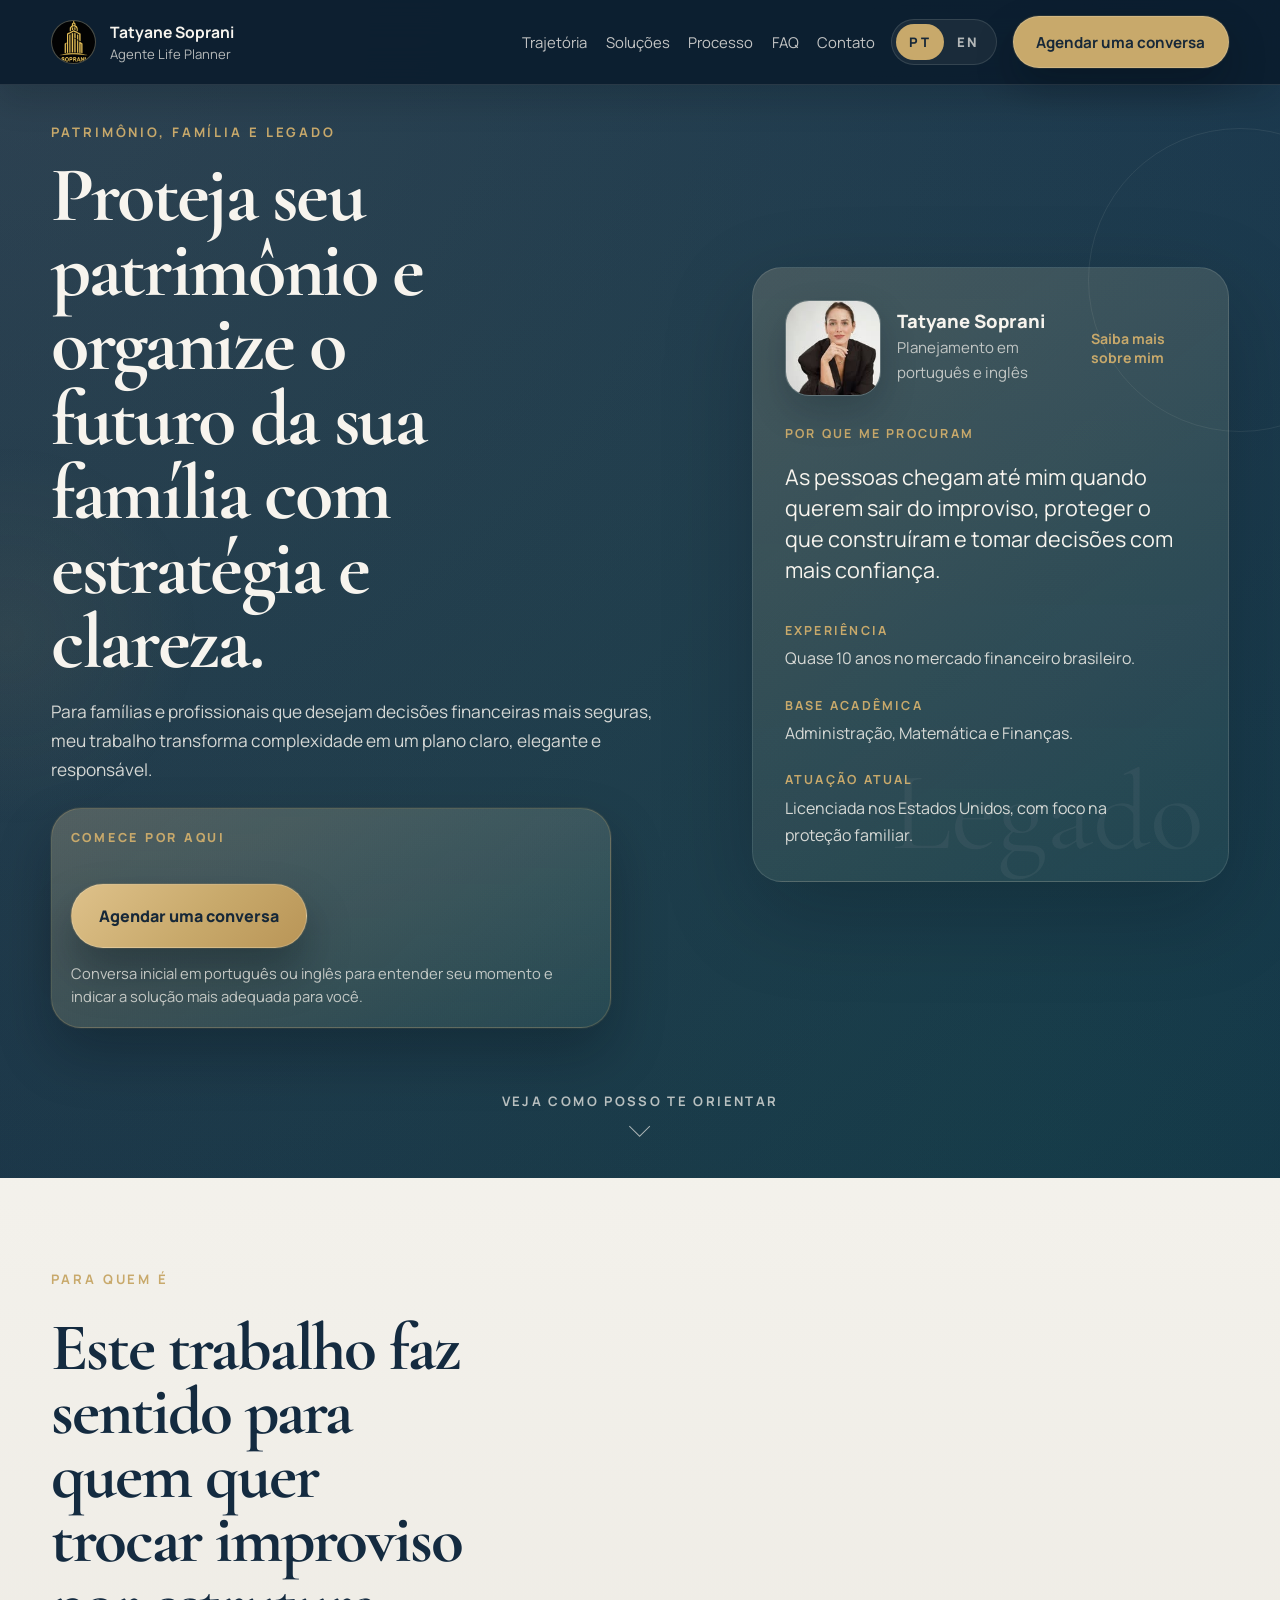
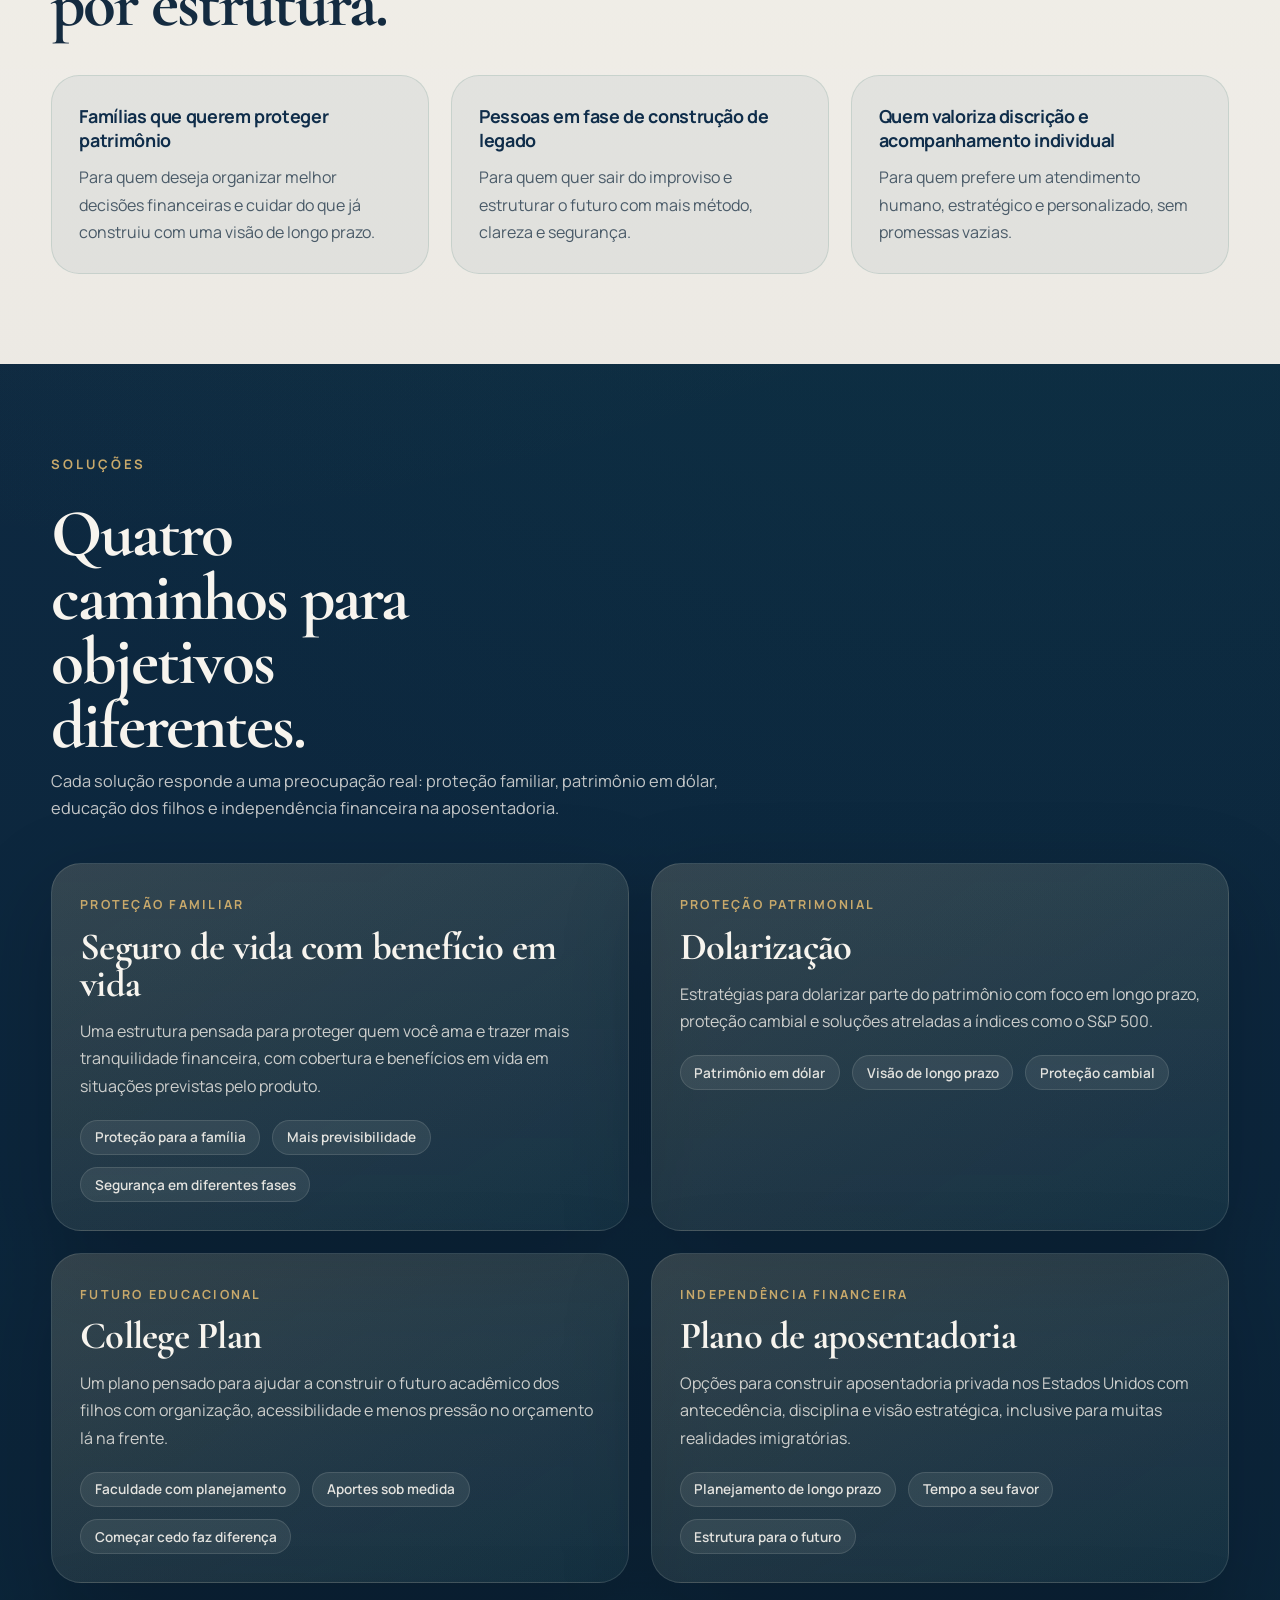
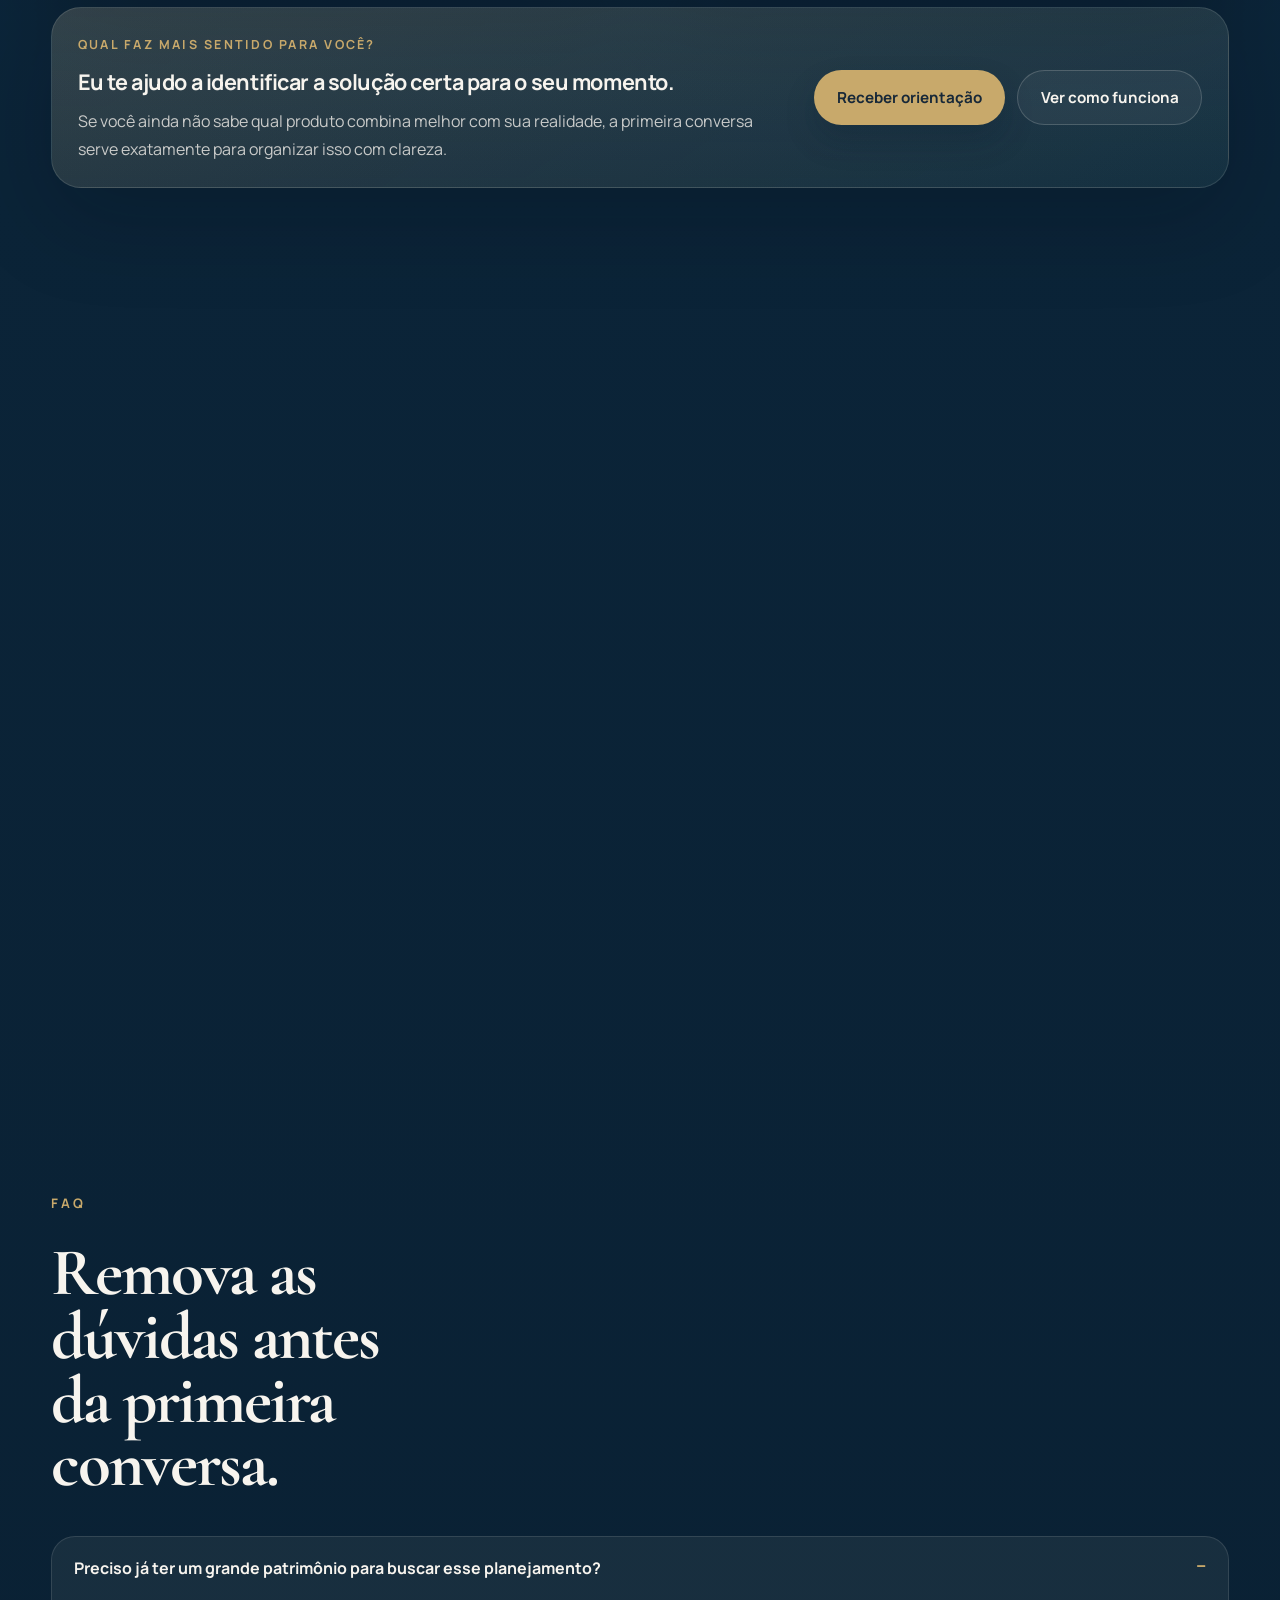
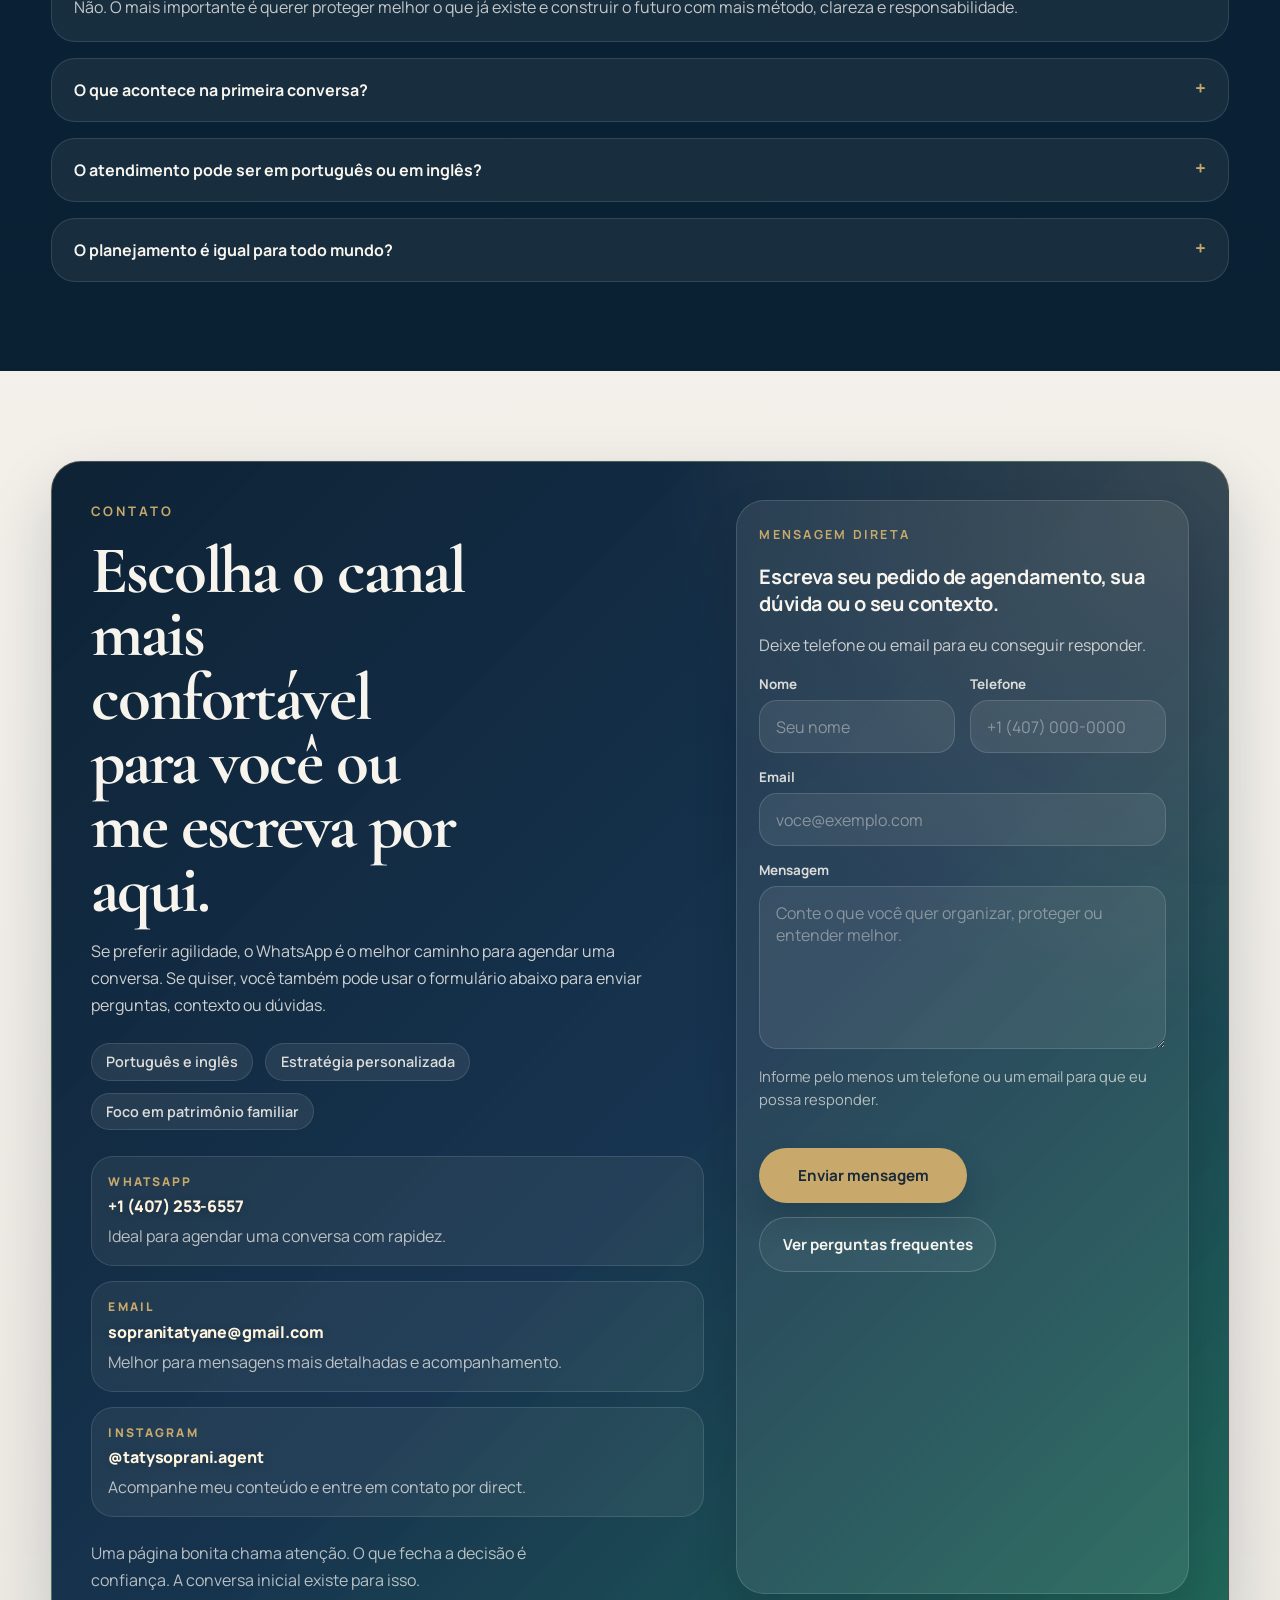
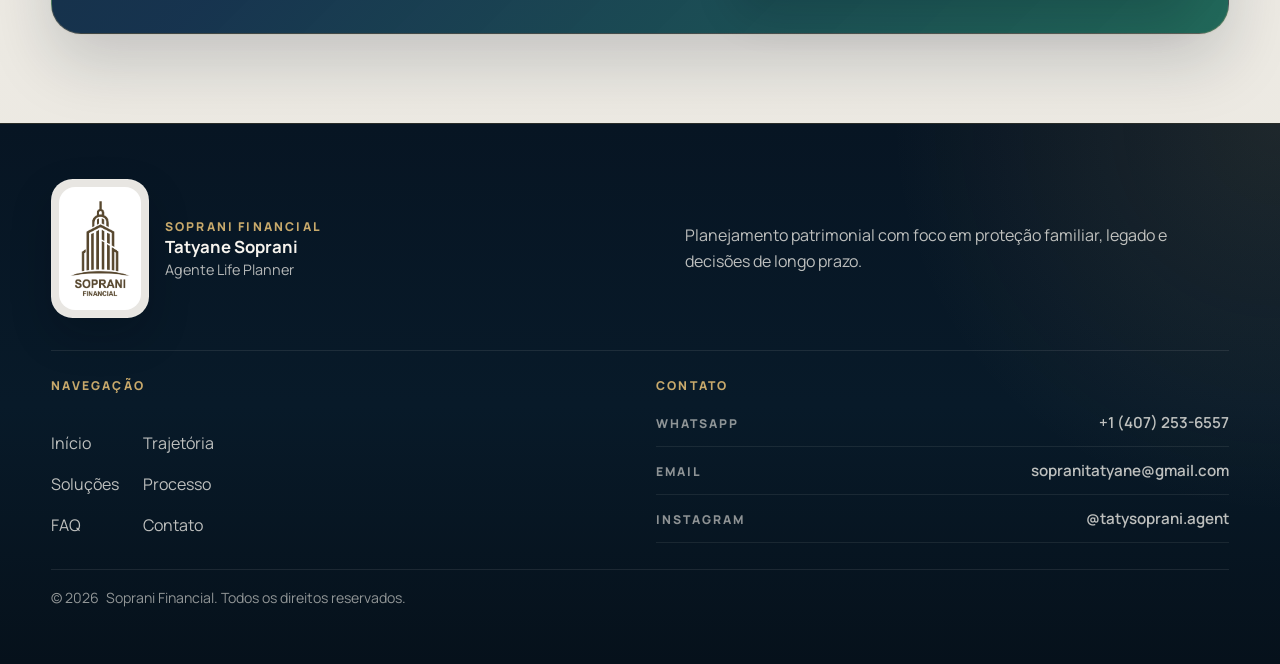
==== commit 3c315f45: "version_0.1" ====
--- a/index.html
+++ b/index.html
@@ -38,7 +38,15 @@
           data-i18n="brand.homeAria"
           data-i18n-attr="aria-label"
         >
-          <span class="brand-mark">TS</span>
+          <span class="brand-mark">
+            <img
+              class="brand-mark-image"
+              src="assets/soprani-logo-dark.png"
+              alt="Logo Soprani Financial"
+              data-i18n="brand.logoAlt"
+              data-i18n-attr="alt"
+            />
+          </span>
           <span class="brand-copy">
             <strong>Tatyane Soprani</strong>
             <span data-i18n="brand.role">Agente Life Planner</span>
@@ -415,7 +423,7 @@
 
         <section class="faq section" id="faq" data-reveal>
           <div class="section-heading">
-            <p class="eyebrow eyebrow-dark" data-i18n="faq.eyebrow">FAQ</p>
+            <p class="eyebrow" data-i18n="faq.eyebrow">FAQ</p>
             <h2 data-i18n="faq.title">
               Remova as dúvidas antes da primeira conversa.
             </h2>
@@ -545,6 +553,7 @@
               method="POST"
               novalidate
               data-contact-form
+              data-contact-page="landing-page-contact-form"
             >
               <p class="panel-label" data-i18n="contact.formLabel">Mensagem direta</p>
               <h3 data-i18n="contact.formTitle">
@@ -639,6 +648,80 @@
           </div>
         </section>
       </main>
+
+      <footer class="site-footer">
+        <div class="footer-main">
+          <a class="footer-brand-block" href="#top">
+            <span class="footer-logo-card">
+              <img src="assets/soprani-logo-light.png" alt="Logo Soprani Financial" />
+            </span>
+            <span class="footer-brand-copy">
+              <span class="footer-kicker">Soprani Financial</span>
+              <strong>Tatyane Soprani</strong>
+              <span data-i18n="brand.role">Agente Life Planner</span>
+            </span>
+          </a>
+
+          <p class="footer-note" data-i18n="footer.note">
+            Planejamento patrimonial com foco em proteção familiar, legado e decisões de
+            longo prazo.
+          </p>
+        </div>
+
+        <div class="footer-links-grid">
+          <div class="footer-column">
+            <p class="footer-title" data-i18n="footer.navTitle">Navegação</p>
+            <nav
+              class="footer-nav"
+              aria-label="Navegação do rodapé"
+              data-i18n="footer.navAria"
+              data-i18n-attr="aria-label"
+            >
+              <a href="#top" data-i18n="nav.home">Início</a>
+              <a href="trajetoria.html" data-i18n="nav.story">Trajetória</a>
+              <a href="#solucoes" data-i18n="nav.solutions">Soluções</a>
+              <a href="#processo" data-i18n="nav.process">Processo</a>
+              <a href="#faq" data-i18n="nav.faq">FAQ</a>
+              <a href="#contato" data-i18n="nav.contact">Contato</a>
+            </nav>
+          </div>
+
+          <div class="footer-column">
+            <p class="footer-title" data-i18n="footer.contactTitle">Contato</p>
+            <div class="footer-contact-list">
+              <a
+                class="footer-contact-link"
+                href="https://api.whatsapp.com/send?phone=14072536557"
+                target="_blank"
+                rel="noreferrer"
+              >
+                <span data-i18n="contact.method1Kicker">WhatsApp</span>
+                <strong data-i18n="contact.method1Value">+1 (407) 253-6557</strong>
+              </a>
+              <a class="footer-contact-link" href="mailto:sopranitatyane@gmail.com">
+                <span data-i18n="contact.method2Kicker">Email</span>
+                <strong data-i18n="contact.method2Value">sopranitatyane@gmail.com</strong>
+              </a>
+              <a
+                class="footer-contact-link"
+                href="https://www.instagram.com/tatysoprani.agent/"
+                target="_blank"
+                rel="noreferrer"
+              >
+                <span data-i18n="contact.method3Kicker">Instagram</span>
+                <strong data-i18n="contact.method3Value">@tatysoprani.agent</strong>
+              </a>
+            </div>
+          </div>
+        </div>
+
+        <div class="footer-bottom">
+          <p class="footer-rights">
+            <span>&copy; <span data-current-year>2026</span></span>
+            <span data-i18n="footer.rights">Soprani Financial. Todos os direitos reservados.</span>
+          </p>
+        </div>
+      </footer>
     </div>
 
     <script src="script.js"></script>
--- a/styles.css
+++ b/styles.css
@@ -45,37 +45,7 @@
   font: inherit;
 }
 
-.floating-back-button {
-  position: fixed;
-  right: clamp(1rem, 2vw, 1.5rem);
-  bottom: clamp(1rem, 2vw, 1.5rem);
-  z-index: 45;
-  display: inline-flex;
-  align-items: center;
-  justify-content: center;
-  min-height: 3.2rem;
-  padding: 0.85rem 1.15rem;
-  border-radius: 999px;
-  background: rgba(10, 28, 45, 0.92);
-  border: 1px solid rgba(247, 244, 238, 0.14);
-  box-shadow: 0 16px 34px rgba(4, 11, 18, 0.22);
-  color: var(--ivory);
-  font-size: 0.92rem;
-  font-weight: 700;
-  backdrop-filter: blur(14px);
-  transition:
-    transform 180ms ease,
-    background-color 180ms ease,
-    border-color 180ms ease;
-}
-
-.floating-back-button:hover,
-.floating-back-button:focus-visible {
-  transform: translateY(-2px);
-  border-color: rgba(200, 169, 107, 0.42);
-  background: rgba(10, 28, 45, 0.97);
-}
-
+.floating-back-button,
 .floating-top-button {
   position: fixed;
   right: clamp(1rem, 2vw, 1.5rem);
@@ -94,6 +64,26 @@
   font-size: 0.92rem;
   font-weight: 700;
   backdrop-filter: blur(14px);
+  transition:
+    opacity 180ms ease,
+    visibility 0ms linear 180ms,
+    transform 180ms ease,
+    background-color 180ms ease,
+    border-color 180ms ease;
+}
+
+.floating-back-button {
+  opacity: 1;
+  visibility: visible;
+  pointer-events: auto;
+  transform: translateY(0);
+  transition:
+    transform 180ms ease,
+    background-color 180ms ease,
+    border-color 180ms ease;
+}
+
+.floating-top-button {
   opacity: 0;
   visibility: hidden;
   pointer-events: none;
@@ -118,6 +108,8 @@
     border-color 180ms ease;
 }
 
+.floating-back-button:hover,
+.floating-back-button:focus-visible,
 .floating-top-button:hover,
 .floating-top-button:focus-visible {
   transform: translateY(-2px);
@@ -184,18 +176,22 @@
 }
 
 .brand-mark {
-  display: grid;
-  place-items: center;
+  display: inline-flex;
+  align-items: center;
+  justify-content: center;
   width: 2.8rem;
   height: 2.8rem;
   border-radius: 999px;
   border: 1px solid var(--line);
   background: rgba(200, 169, 107, 0.08);
-  color: var(--champagne);
-  font-family: "Cormorant Garamond", serif;
-  font-size: 1.25rem;
-  font-weight: 700;
-  letter-spacing: 0.08em;
+  overflow: hidden;
+}
+
+.brand-mark-image {
+  width: 100%;
+  height: 100%;
+  object-fit: cover;
+  border-radius: 999px;
 }
 
 .brand-copy {
@@ -658,6 +654,36 @@
   gap: 0.65rem;
 }
 
+.section-heading-with-media {
+  grid-template-columns: minmax(0, 1fr) minmax(12rem, 16rem);
+  align-items: end;
+  gap: 1.5rem;
+}
+
+.section-heading-copy {
+  display: grid;
+  gap: 0.65rem;
+}
+
+.section-heading-portrait {
+  margin: 0;
+  width: min(100%, 15rem);
+  justify-self: end;
+  overflow: hidden;
+  border-radius: 28px;
+  border: 1px solid rgba(15, 92, 77, 0.14);
+  background: rgba(255, 255, 255, 0.7);
+  box-shadow: 0 20px 44px rgba(10, 28, 45, 0.12);
+}
+
+.section-heading-portrait img {
+  display: block;
+  width: 100%;
+  height: 100%;
+  object-fit: cover;
+  object-position: center top;
+}
+
 .proof-heading h2,
 .faq .section-heading h2,
 .contact h2 {
@@ -730,11 +756,33 @@
 }
 
 .background-feature {
+  position: relative;
+  overflow: hidden;
+  isolation: isolate;
   padding: 1.9rem;
   border-radius: 28px;
   background: var(--navy);
   color: var(--ivory);
   box-shadow: 0 24px 60px rgba(10, 28, 45, 0.12);
+}
+
+.background-feature-copy {
+  position: relative;
+  z-index: 1;
+  max-width: 24rem;
+}
+
+.background-feature-ghost {
+  position: absolute;
+  right: -1rem;
+  bottom: 0;
+  width: min(58%, 18rem);
+  height: auto;
+  opacity: 0.16;
+  filter: grayscale(1) contrast(1.06);
+  transform: translateY(4%);
+  pointer-events: none;
+  z-index: 0;
 }
 
 .background-feature h3 {
@@ -974,6 +1022,44 @@
   padding: 1.9rem;
 }
 
+.detail-portrait-stack {
+  position: relative;
+  min-height: clamp(19rem, 34vw, 27rem);
+  margin-bottom: 1.5rem;
+}
+
+.detail-portrait {
+  margin: 0;
+  overflow: hidden;
+  border-radius: 30px;
+  border: 1px solid rgba(247, 244, 238, 0.12);
+  box-shadow: 0 24px 52px rgba(4, 11, 18, 0.24);
+}
+
+.detail-portrait img {
+  display: block;
+  width: 100%;
+  height: 100%;
+  object-fit: cover;
+  object-position: center top;
+}
+
+.detail-portrait-primary {
+  width: min(100%, 24rem);
+  height: clamp(19rem, 34vw, 27rem);
+  background: rgba(247, 244, 238, 0.04);
+}
+
+.detail-portrait-accent {
+  position: absolute;
+  right: 0;
+  bottom: 1.3rem;
+  width: clamp(8rem, 33%, 10.5rem);
+  aspect-ratio: 0.67;
+  border-radius: 24px;
+  background: rgba(247, 244, 238, 0.08);
+}
+
 .detail-card p + p {
   margin-top: 0.85rem;
 }
@@ -1114,8 +1200,12 @@
 }
 
 .contact-method strong {
+  color: #fff4dd;
   font-size: 1rem;
+  font-weight: 800;
   line-height: 1.35;
+  letter-spacing: -0.01em;
+  text-shadow: 0 1px 10px rgba(4, 11, 18, 0.16);
 }
 
 .contact-method p {
@@ -1246,6 +1336,164 @@
   color: rgba(247, 244, 238, 0.72);
 }
 
+.site-footer {
+  position: relative;
+  z-index: 1;
+  padding: clamp(2.3rem, 5vw, 3.4rem) clamp(1.25rem, 4vw, 3.5rem);
+  border-top: 1px solid rgba(200, 169, 107, 0.18);
+  background:
+    radial-gradient(circle at top right, rgba(200, 169, 107, 0.12), transparent 28%),
+    linear-gradient(180deg, #071523 0%, #081a29 52%, #06111b 100%);
+  color: var(--ivory);
+}
+
+.footer-main {
+  display: grid;
+  grid-template-columns: minmax(0, 1.05fr) minmax(0, 0.95fr);
+  gap: 1.8rem;
+  align-items: center;
+}
+
+.footer-brand-block {
+  display: inline-flex;
+  align-items: center;
+  gap: 1rem;
+  max-width: fit-content;
+}
+
+.footer-logo-card {
+  display: inline-flex;
+  align-items: center;
+  justify-content: center;
+  width: 6.1rem;
+  min-width: 6.1rem;
+  padding: 0.42rem;
+  border-radius: 1.35rem;
+  border: 1px solid rgba(247, 244, 238, 0.16);
+  background: rgba(247, 244, 238, 0.94);
+  box-shadow: 0 18px 40px rgba(4, 11, 18, 0.22);
+}
+
+.footer-logo-card img {
+  width: 100%;
+  border-radius: 1rem;
+}
+
+.footer-brand-copy {
+  display: grid;
+  gap: 0.18rem;
+}
+
+.footer-kicker {
+  color: var(--champagne);
+  font-size: 0.76rem;
+  font-weight: 800;
+  letter-spacing: 0.18em;
+  text-transform: uppercase;
+}
+
+.footer-brand-copy strong {
+  font-size: 1.05rem;
+  line-height: 1.2;
+}
+
+.footer-brand-copy span:last-child {
+  color: rgba(247, 244, 238, 0.72);
+  font-size: 0.9rem;
+}
+
+.footer-note {
+  max-width: 34rem;
+  color: rgba(247, 244, 238, 0.76);
+  line-height: 1.65;
+  justify-self: end;
+}
+
+.footer-links-grid {
+  display: grid;
+  grid-template-columns: repeat(2, minmax(0, 1fr));
+  gap: 1.25rem 2rem;
+  margin-top: 2rem;
+  padding-top: 1.55rem;
+  border-top: 1px solid rgba(247, 244, 238, 0.09);
+}
+
+.footer-column {
+  display: grid;
+  gap: 0.95rem;
+}
+
+.footer-title {
+  color: var(--champagne);
+  font-size: 0.76rem;
+  font-weight: 800;
+  letter-spacing: 0.18em;
+  text-transform: uppercase;
+}
+
+.footer-nav {
+  display: grid;
+  grid-template-columns: repeat(2, minmax(0, max-content));
+  gap: 0.75rem 1.5rem;
+}
+
+.footer-nav a,
+.footer-contact-link {
+  color: rgba(247, 244, 238, 0.76);
+  transition: color 180ms ease, transform 180ms ease;
+}
+
+.footer-nav a:hover,
+.footer-nav a:focus-visible,
+.footer-contact-link:hover,
+.footer-contact-link:focus-visible {
+  color: var(--champagne);
+}
+
+.footer-contact-list {
+  display: grid;
+  gap: 0.85rem;
+}
+
+.footer-contact-link {
+  display: flex;
+  align-items: baseline;
+  justify-content: space-between;
+  gap: 1rem;
+  padding-bottom: 0.78rem;
+  border-bottom: 1px solid rgba(247, 244, 238, 0.08);
+}
+
+.footer-contact-link span {
+  color: rgba(247, 244, 238, 0.56);
+  font-size: 0.76rem;
+  font-weight: 800;
+  letter-spacing: 0.16em;
+  text-transform: uppercase;
+}
+
+.footer-contact-link strong {
+  font-size: 0.95rem;
+  font-weight: 600;
+  line-height: 1.4;
+  text-align: right;
+}
+
+.footer-bottom {
+  margin-top: 1.6rem;
+  padding-top: 1.1rem;
+  border-top: 1px solid rgba(247, 244, 238, 0.09);
+}
+
+.footer-rights {
+  display: flex;
+  flex-wrap: wrap;
+  gap: 0.45rem;
+  color: rgba(247, 244, 238, 0.58);
+  font-size: 0.88rem;
+  line-height: 1.6;
+}
+
 [data-reveal] {
   opacity: 0;
   transform: translateY(24px);
@@ -1302,12 +1550,31 @@
     grid-template-columns: 1fr;
   }
 
+  .footer-main,
+  .footer-links-grid {
+    grid-template-columns: 1fr;
+  }
+
+  .footer-note {
+    justify-self: start;
+  }
+
   h1 {
     max-width: 11ch;
   }
 
   h2 {
     max-width: 12ch;
+  }
+
+  .section-heading-with-media {
+    grid-template-columns: 1fr;
+    align-items: start;
+  }
+
+  .section-heading-portrait {
+    justify-self: start;
+    width: min(15rem, 48vw);
   }
 }
 
@@ -1380,6 +1647,14 @@
     padding: 1.6rem;
   }
 
+  .detail-portrait-stack {
+    min-height: clamp(17rem, 32vw, 23rem);
+  }
+
+  .detail-portrait-primary {
+    height: clamp(17rem, 32vw, 23rem);
+  }
+
   .profile-photo {
     width: 5rem;
     height: 5rem;
@@ -1409,6 +1684,12 @@
     width: 100%;
   }
 
+  .footer-logo-card {
+    width: 5.3rem;
+    min-width: 5.3rem;
+    border-radius: 1.1rem;
+  }
+
   h1 {
     font-size: clamp(2.6rem, 12vw, 4.4rem);
   }
@@ -1442,6 +1723,31 @@
     min-height: auto;
     padding-top: 1.5rem;
     padding-bottom: 2.2rem;
+  }
+
+  .detail-portrait-stack {
+    min-height: 19rem;
+    margin-bottom: 1.25rem;
+  }
+
+  .detail-portrait-primary {
+    width: calc(100% - 4.4rem);
+    height: 19rem;
+  }
+
+  .detail-portrait-accent {
+    bottom: 0.9rem;
+    width: min(35%, 8.5rem);
+  }
+
+  .background-feature-copy {
+    max-width: 19rem;
+  }
+
+  .background-feature-ghost {
+    right: -1.8rem;
+    width: min(62%, 14rem);
+    opacity: 0.14;
   }
 
   .hero-aside,
@@ -1487,6 +1793,21 @@
     width: 100%;
   }
 
+  .footer-nav {
+    grid-template-columns: 1fr;
+    gap: 0.7rem;
+  }
+
+  .footer-contact-link {
+    flex-direction: column;
+    align-items: flex-start;
+    gap: 0.3rem;
+  }
+
+  .footer-contact-link strong {
+    text-align: left;
+  }
+
   .hero-actions .button,
   .contact-actions .button,
   .solutions-cta-actions .button {
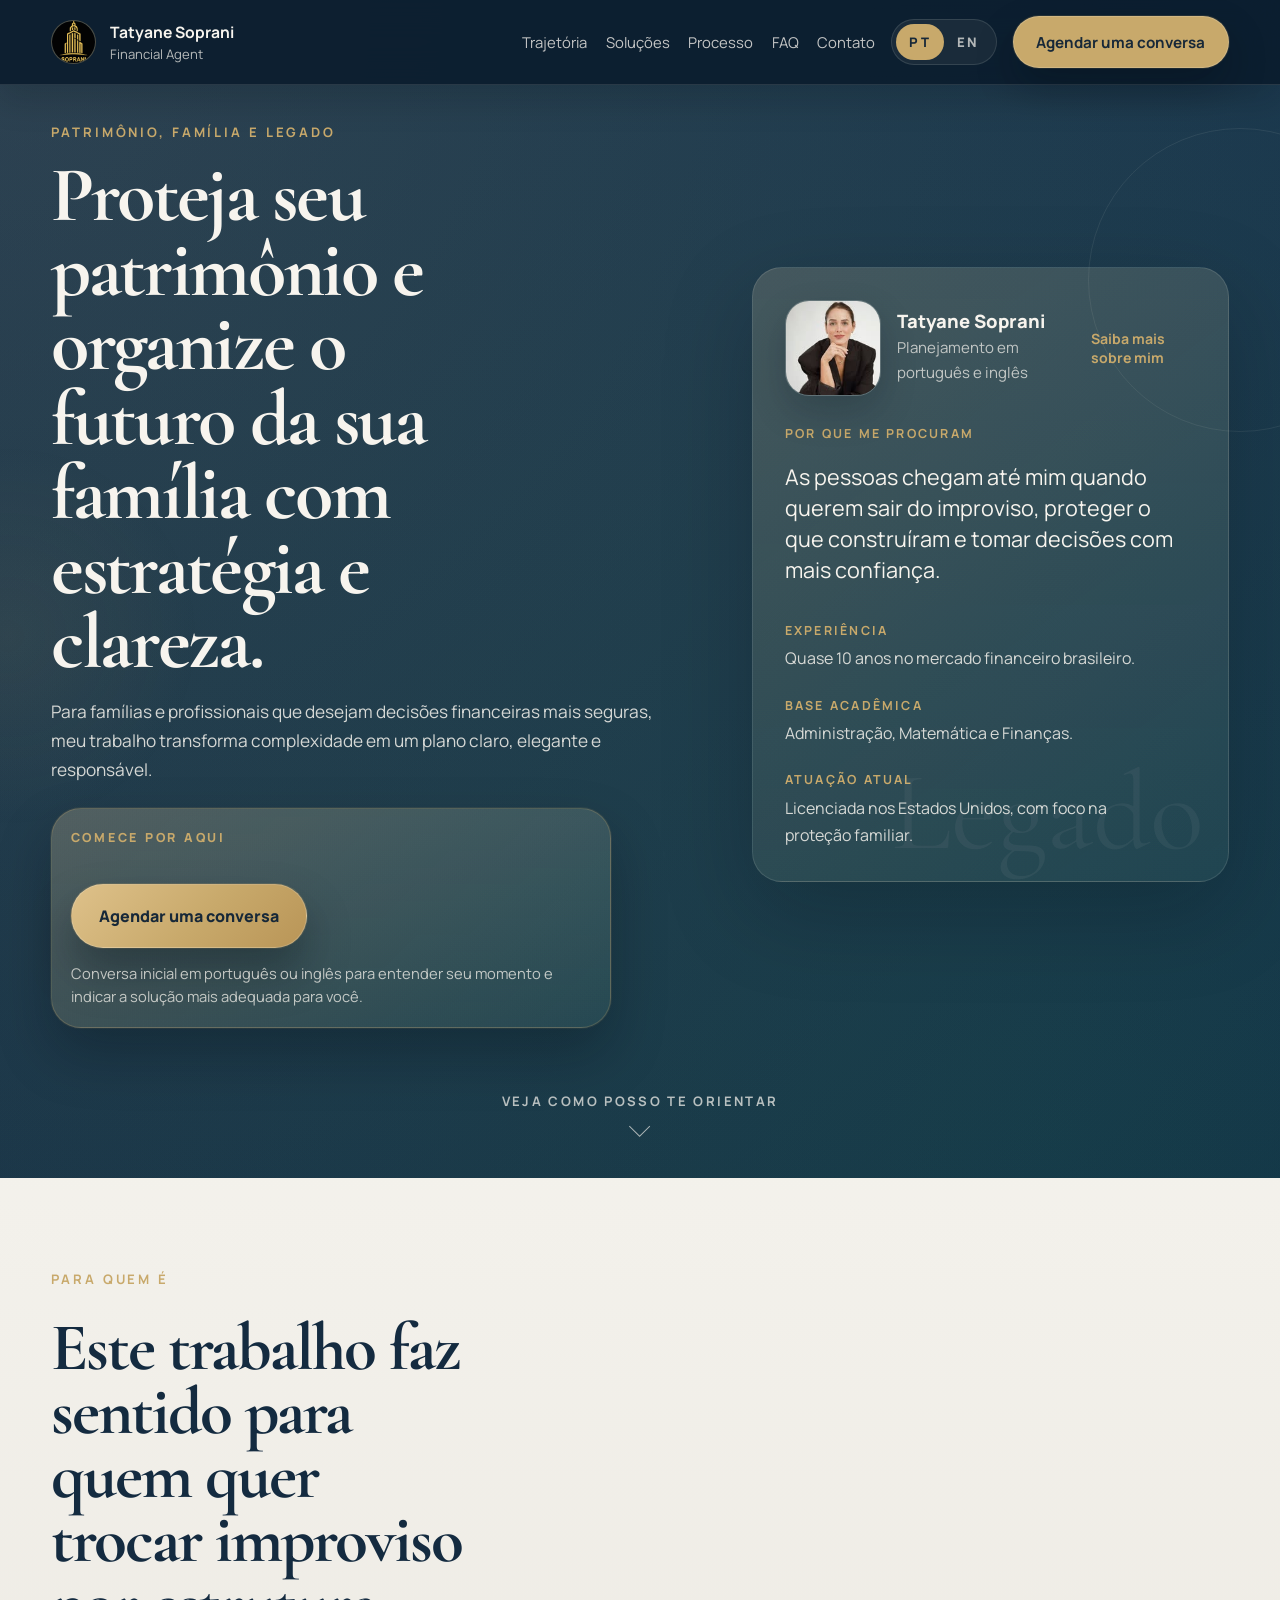
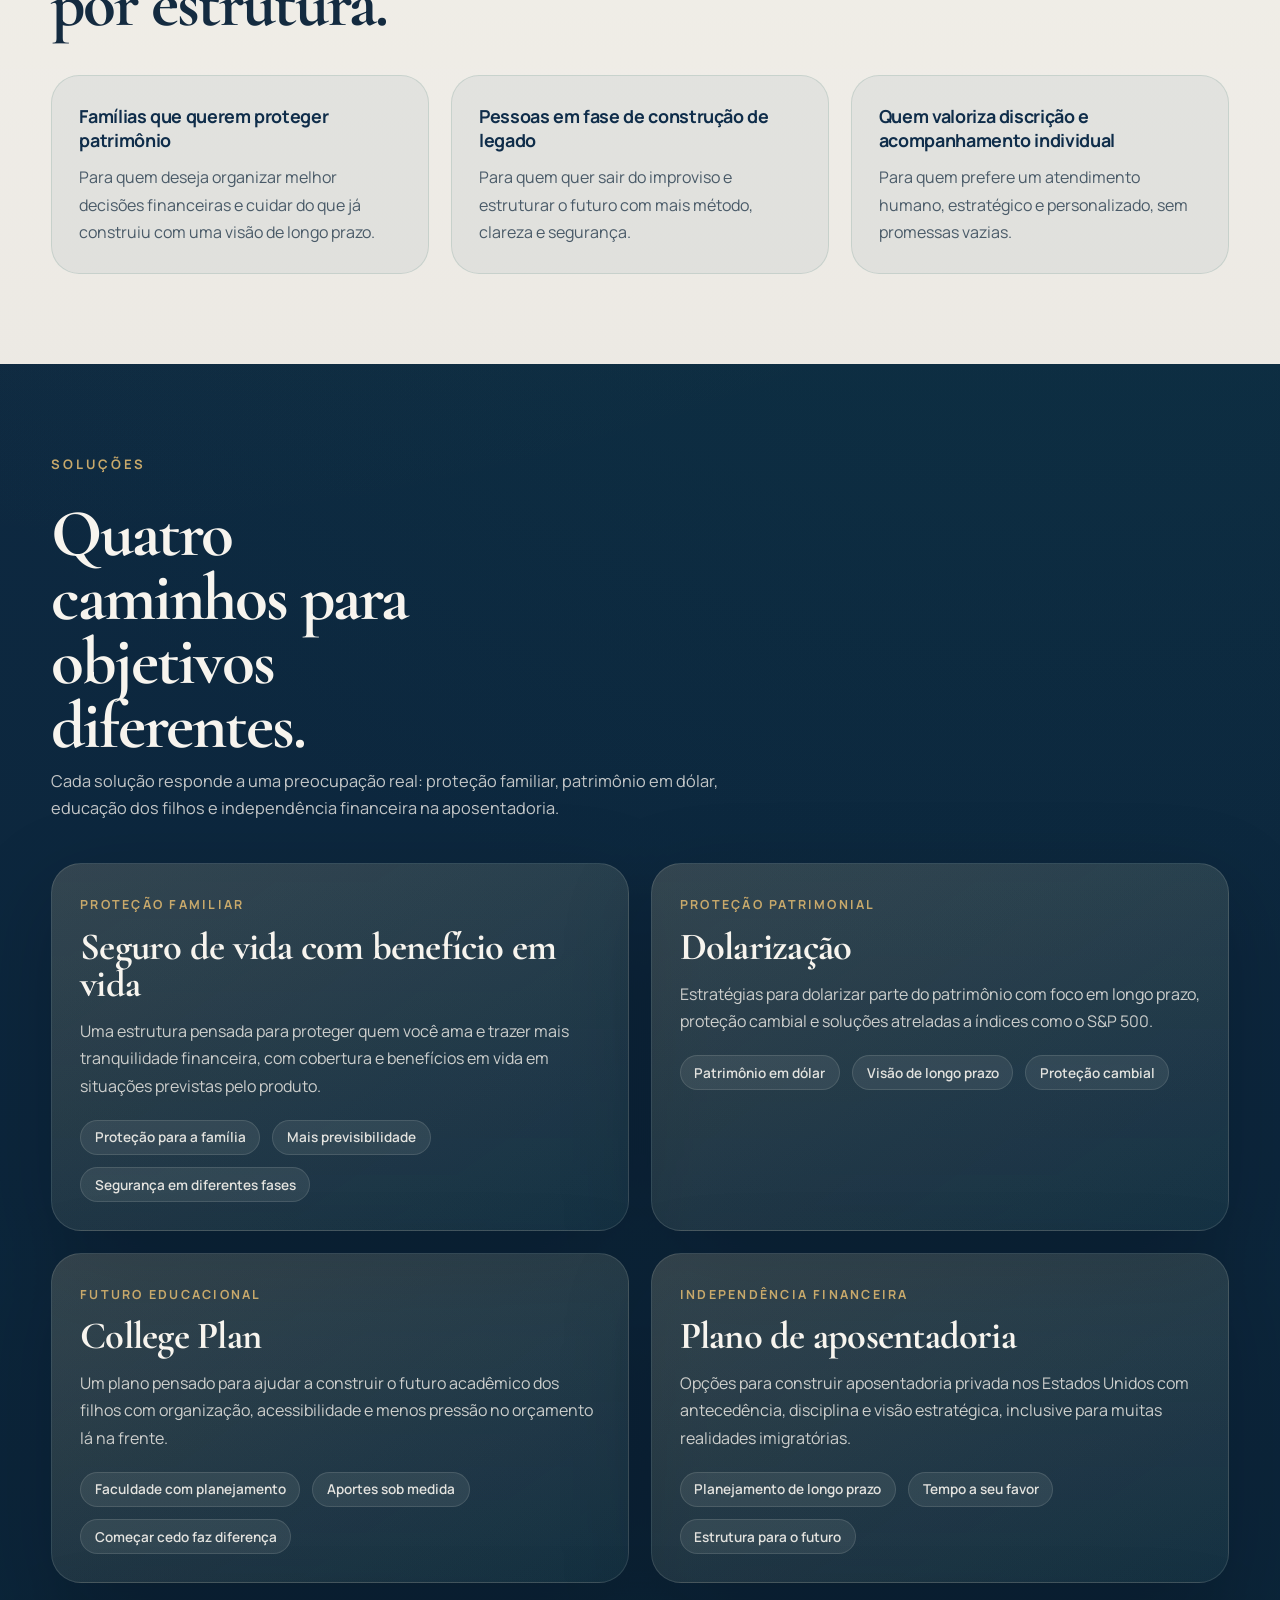
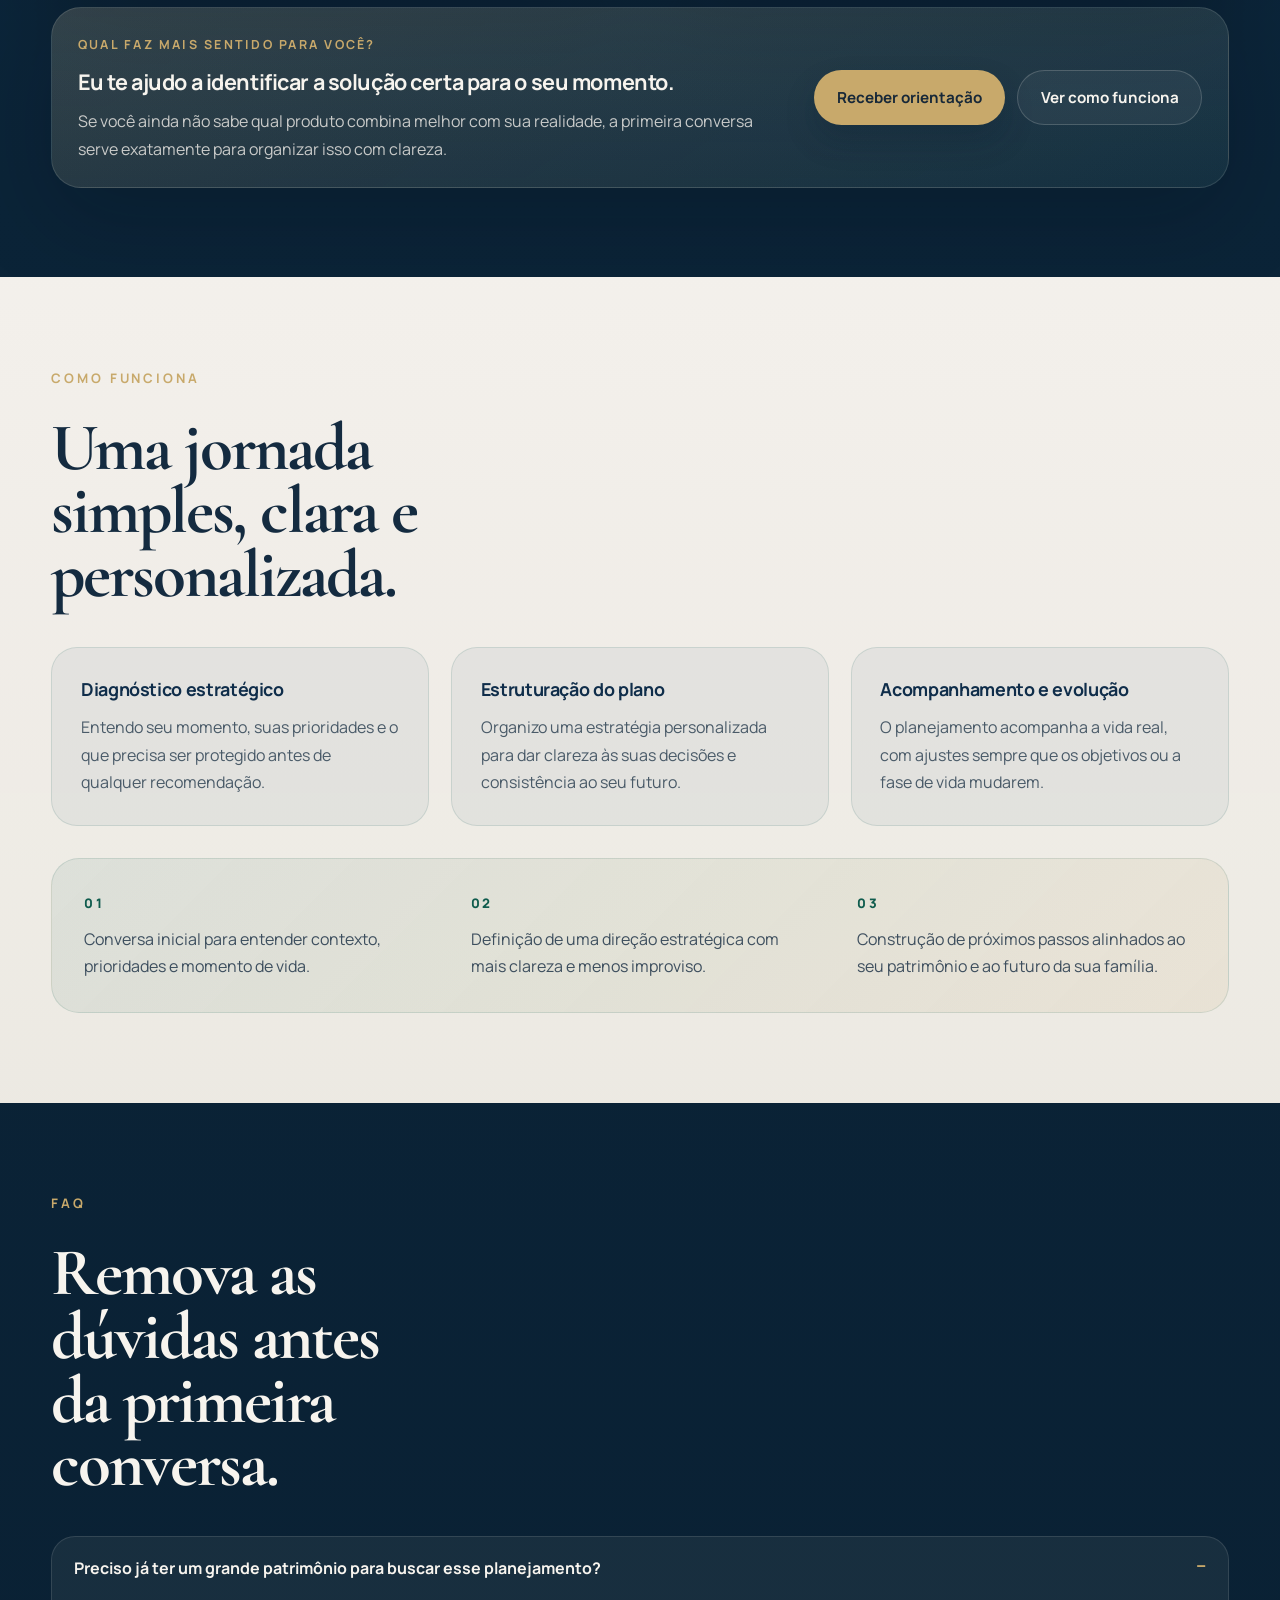
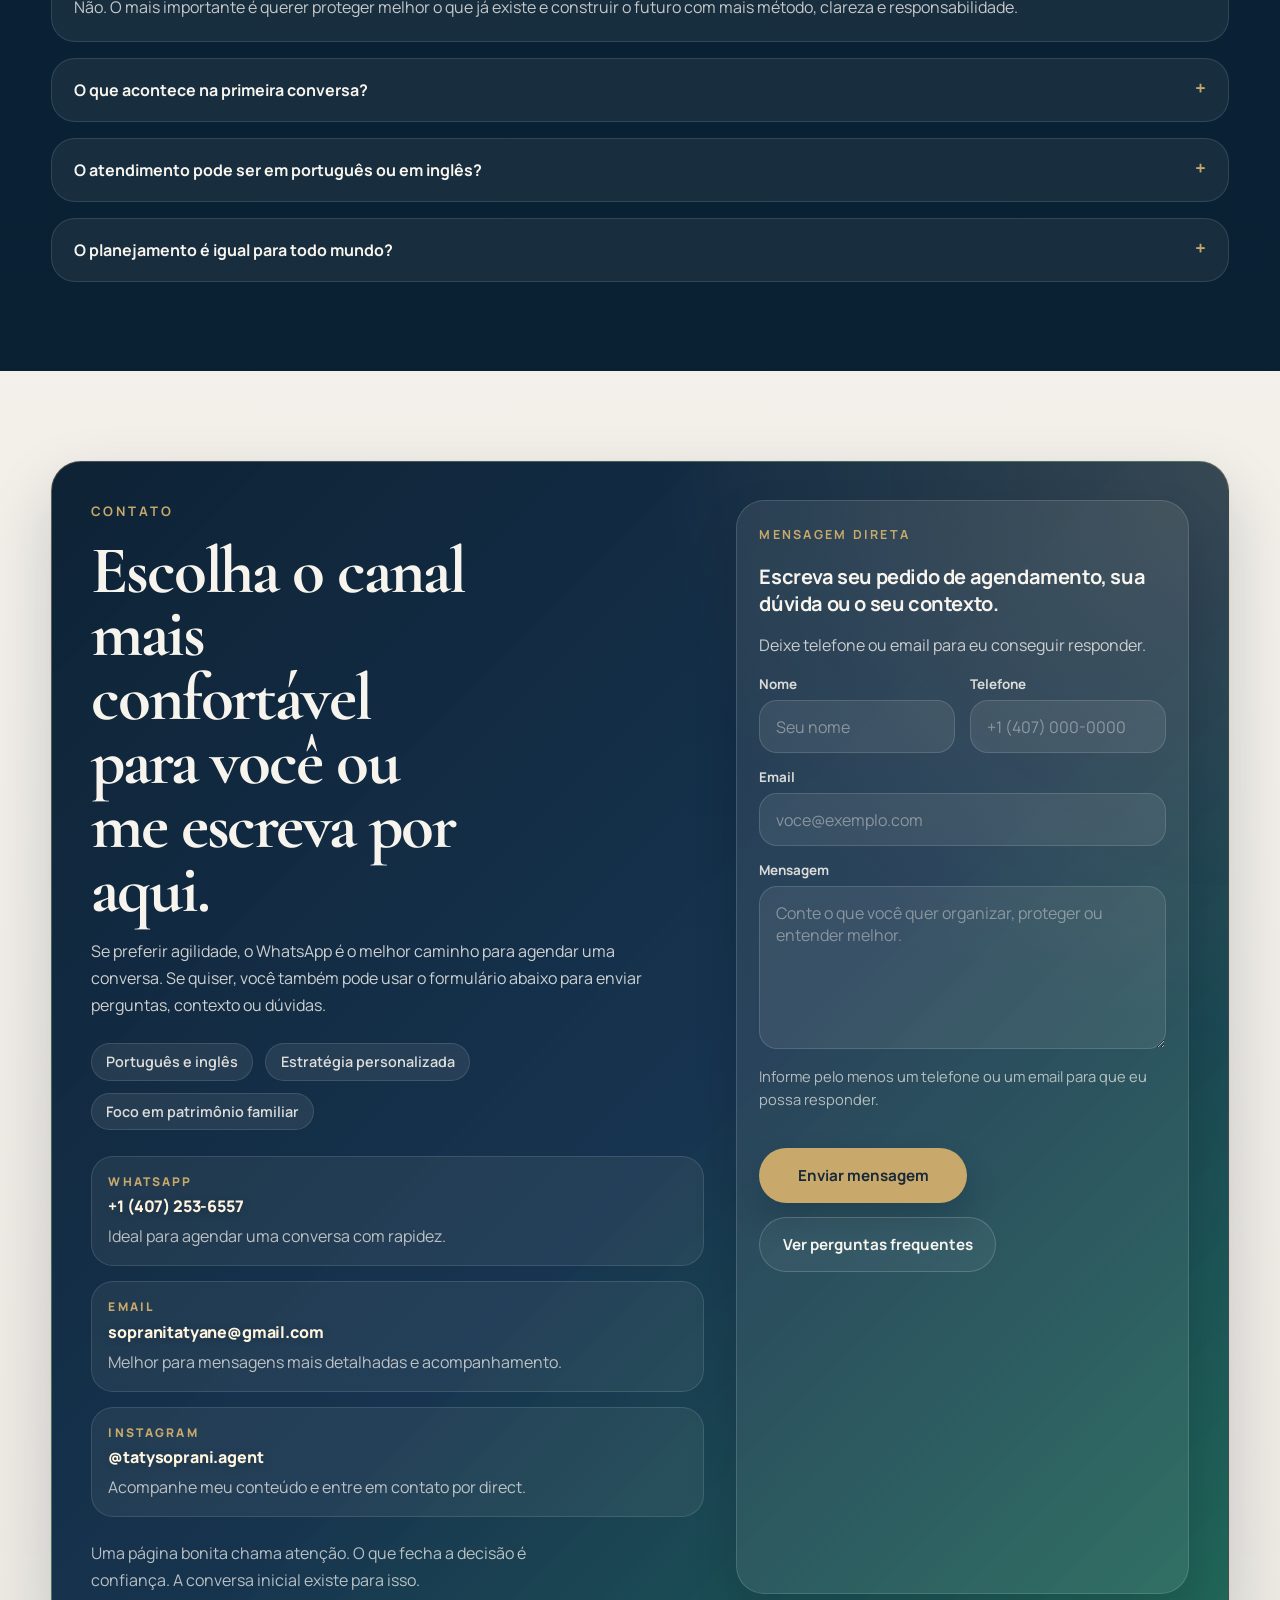
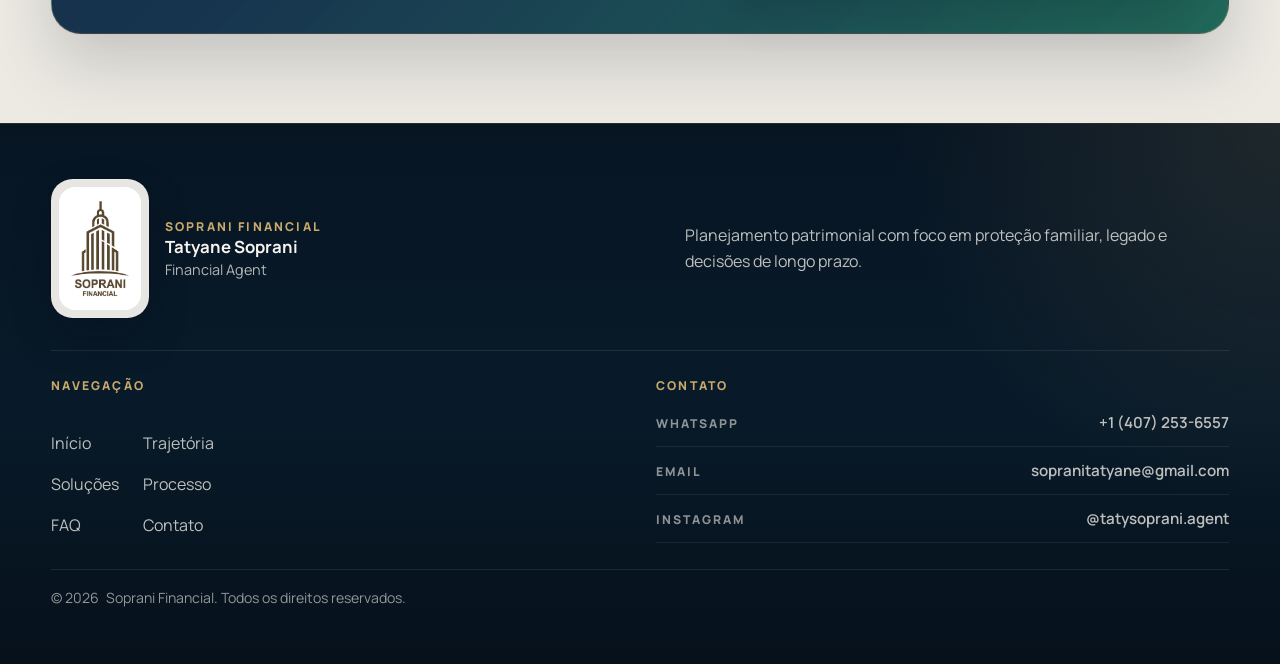
==== commit 7807ac35: "fixing_bugs" ====
--- a/index.html
+++ b/index.html
@@ -3,7 +3,7 @@
   <head>
     <meta charset="UTF-8" />
     <meta name="viewport" content="width=device-width, initial-scale=1.0" />
-    <title data-i18n="meta.title">Tatyane Soprani | Agente Life Planner</title>
+    <title data-i18n="meta.title">Tatyane Soprani | Financial Agent</title>
     <meta
       name="description"
       content="Planejamento patrimonial com visão de longo prazo, proteção familiar e elegância para quem deseja construir um futuro mais seguro."
@@ -15,6 +15,18 @@
     <link
       href="https://fonts.googleapis.com/css2?family=Cormorant+Garamond:wght@500;600;700&family=Manrope:wght@400;500;600;700;800&display=swap"
       rel="stylesheet"
+    />
+    <link
+      rel="icon"
+      type="image/png"
+      href="assets/soprani-logo-dark.png"
+      media="(prefers-color-scheme: light)"
+    />
+    <link
+      rel="icon"
+      type="image/png"
+      href="assets/soprani-logo-light.png"
+      media="(prefers-color-scheme: dark)"
     />
     <link rel="stylesheet" href="styles.css" />
   </head>
@@ -49,7 +61,7 @@
           </span>
           <span class="brand-copy">
             <strong>Tatyane Soprani</strong>
-            <span data-i18n="brand.role">Agente Life Planner</span>
+            <span data-i18n="brand.role">Financial Agent</span>
           </span>
         </a>
 
@@ -658,7 +670,7 @@
             <span class="footer-brand-copy">
               <span class="footer-kicker">Soprani Financial</span>
               <strong>Tatyane Soprani</strong>
-              <span data-i18n="brand.role">Agente Life Planner</span>
+              <span data-i18n="brand.role">Financial Agent</span>
             </span>
           </a>
 
--- a/styles.css
+++ b/styles.css
@@ -1668,20 +1668,42 @@
     align-items: flex-start;
   }
 
-  .site-controls,
-  .site-actions {
+  .site-controls {
     display: grid;
     gap: 0.9rem;
     width: 100%;
   }
 
+  .site-actions {
+    display: grid;
+    grid-template-columns: minmax(0, 1fr) auto;
+    align-items: center;
+    gap: 0.75rem;
+    width: 100%;
+  }
+
   .site-nav {
     flex-wrap: wrap;
     gap: 0.85rem 1rem;
   }
 
+  .language-switcher {
+    order: 2;
+    justify-self: end;
+  }
+
+  .lang-button {
+    min-width: 2.65rem;
+    padding: 0.52rem 0.68rem;
+  }
+
   .header-cta {
-    width: 100%;
+    order: 1;
+    width: auto;
+    min-height: 3rem;
+    padding-inline: 1rem;
+    white-space: normal;
+    text-align: center;
   }
 
   .footer-logo-card {
@@ -1709,9 +1731,7 @@
   }
 
   .floating-top-button {
-    right: 0.85rem;
-    bottom: 0.85rem;
-    width: calc(100% - 1.7rem);
+    display: none;
   }
 
   .hero-cta-frame {
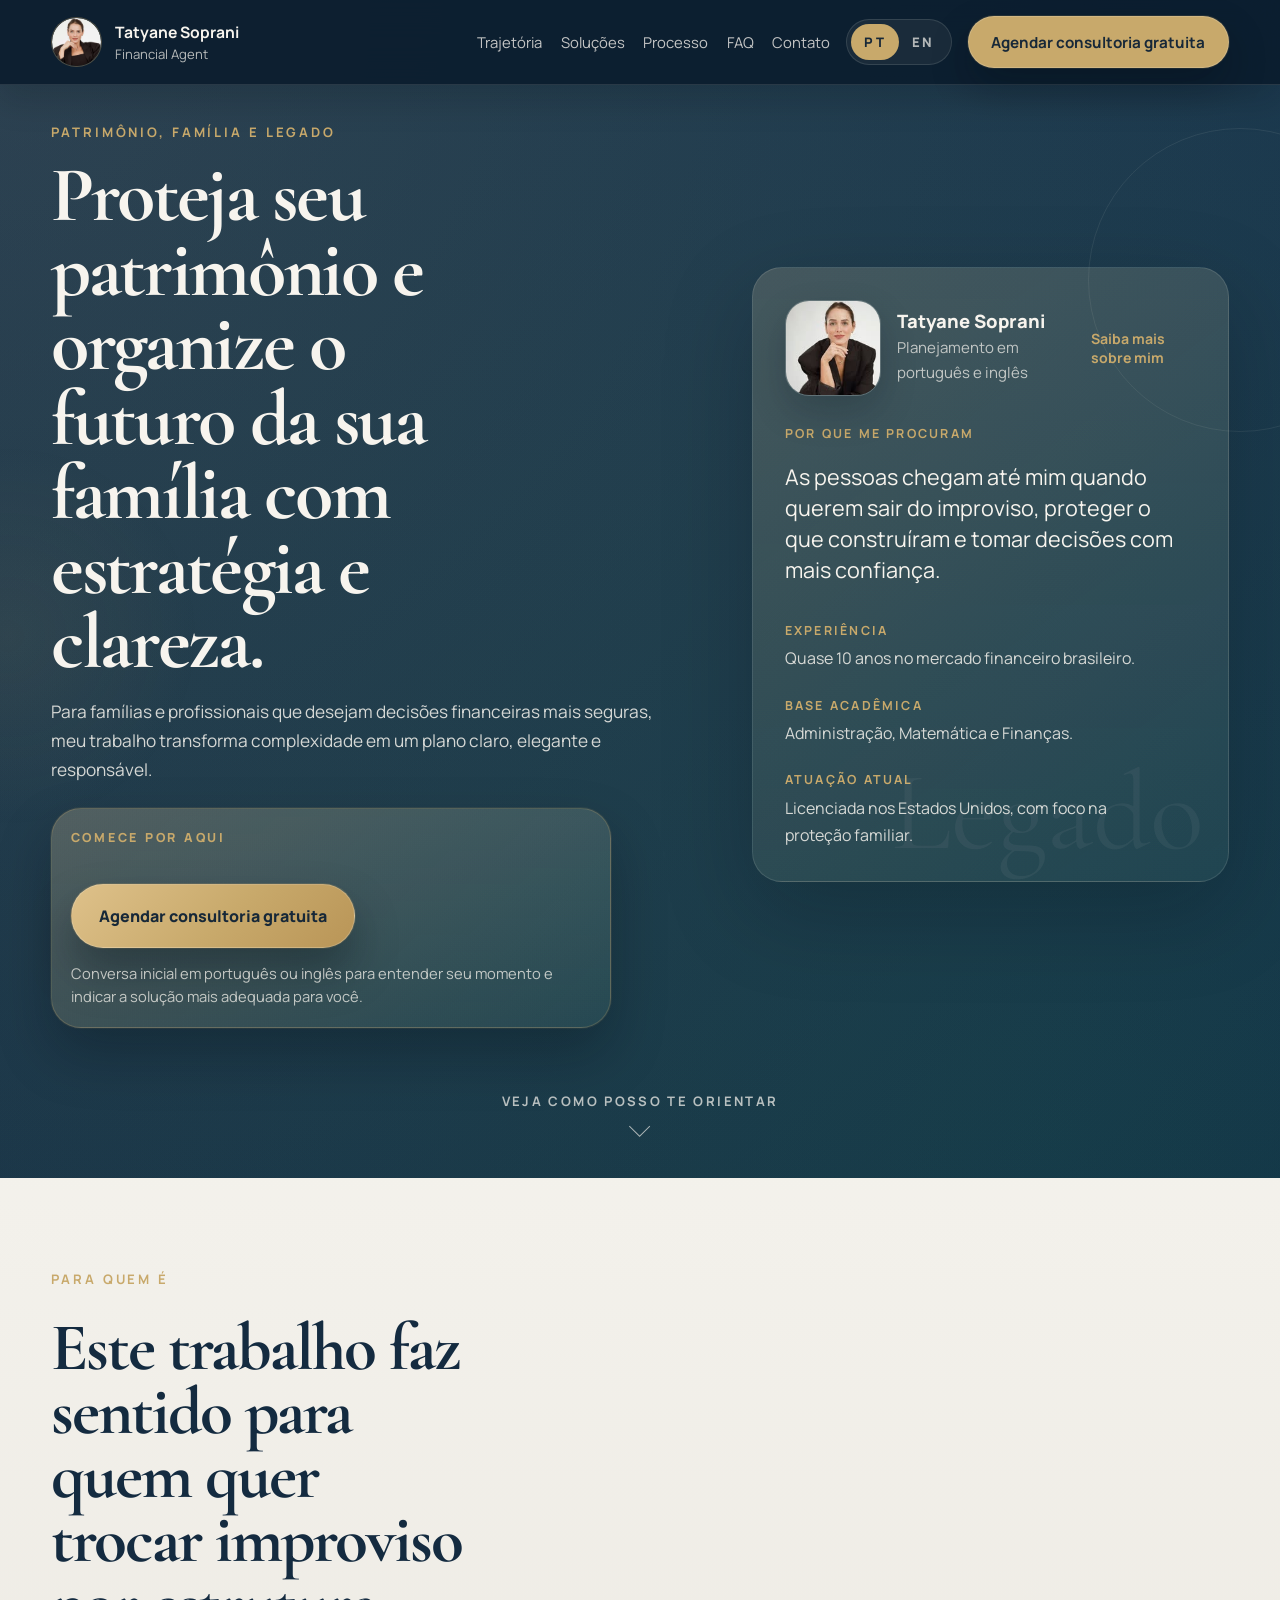
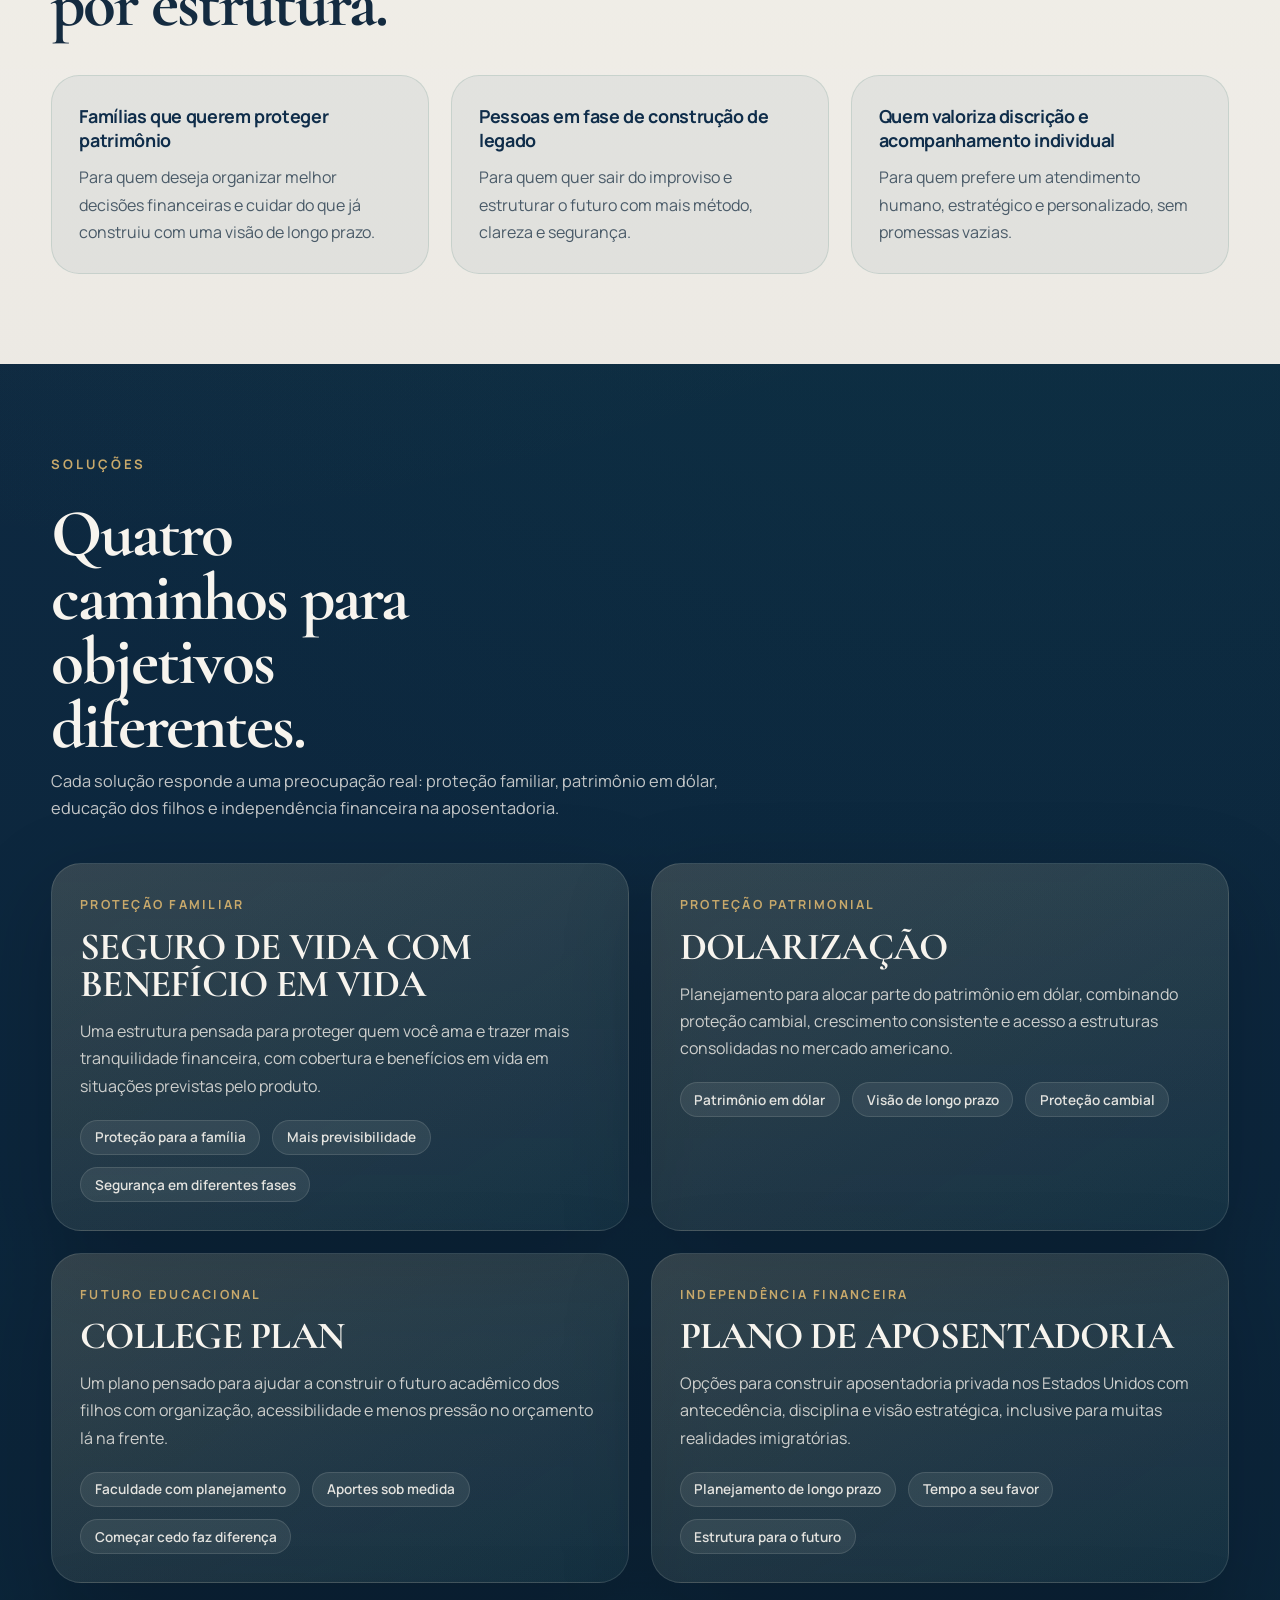
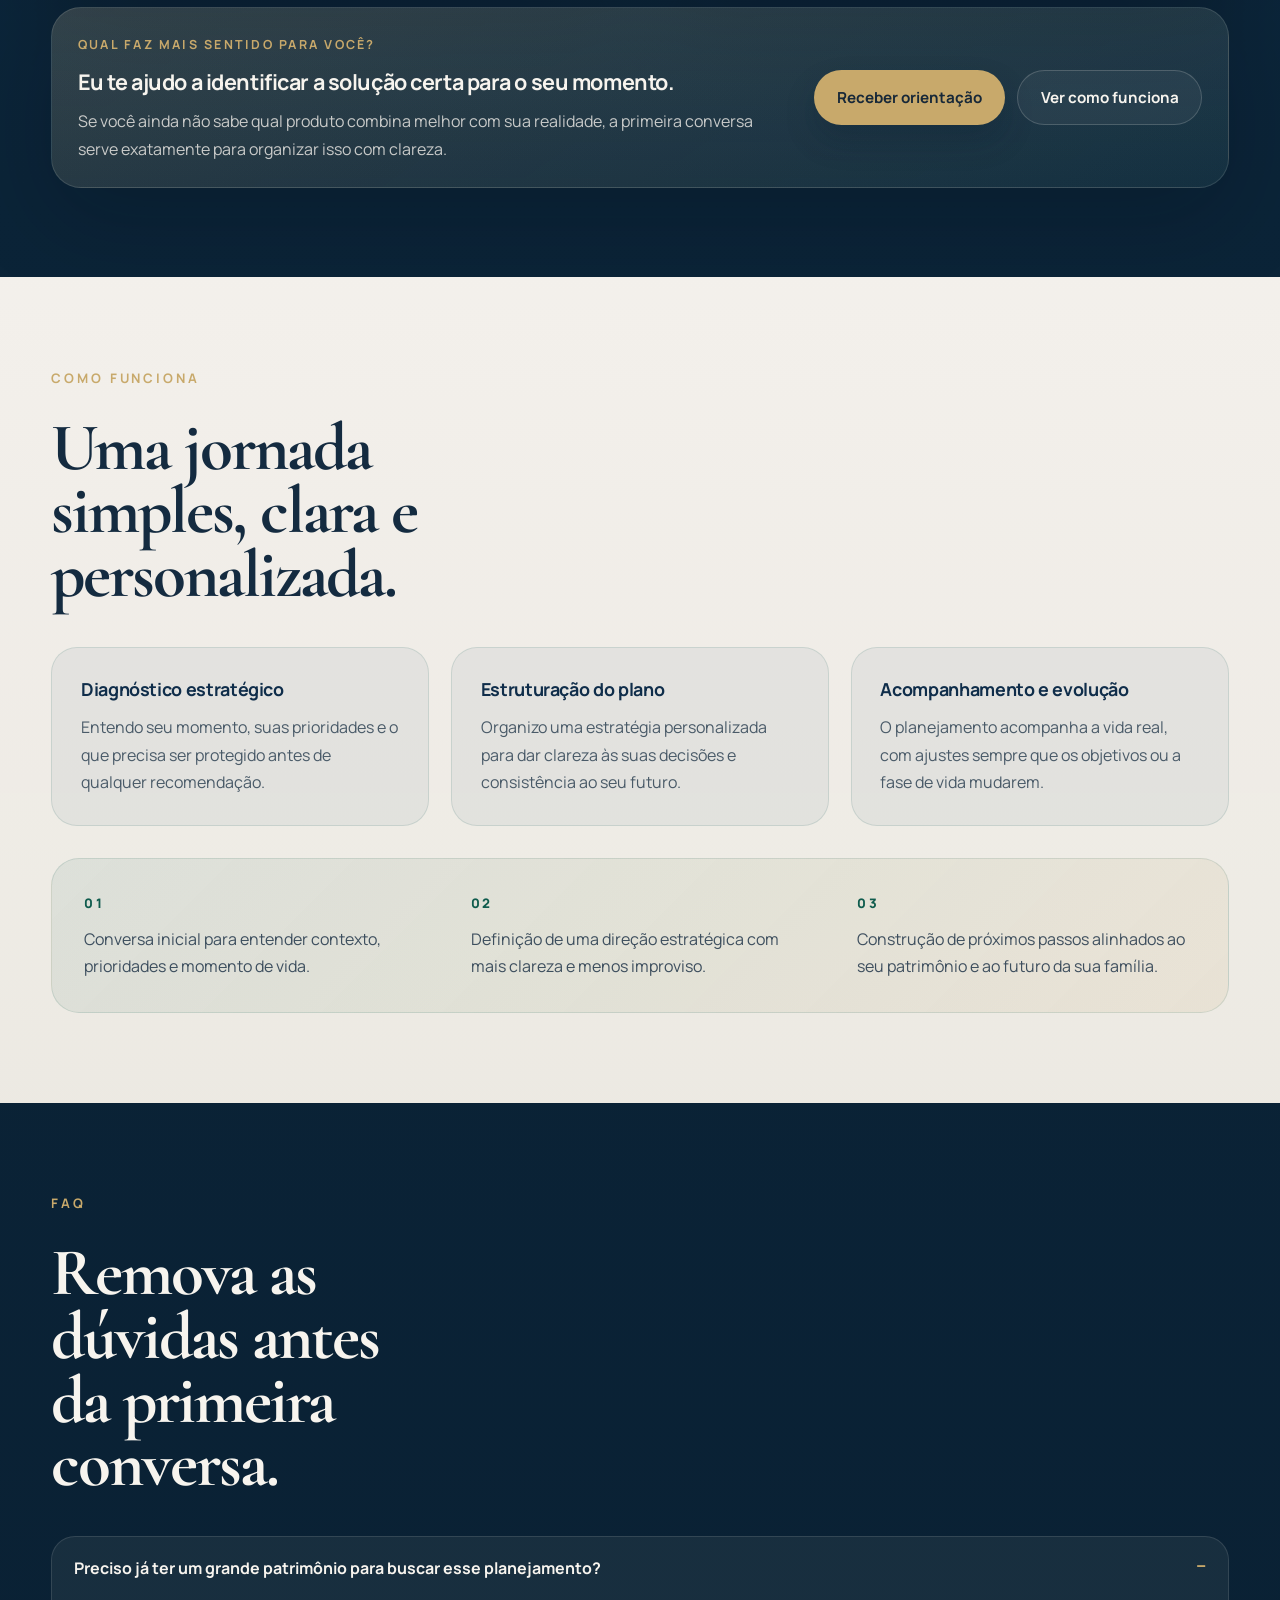
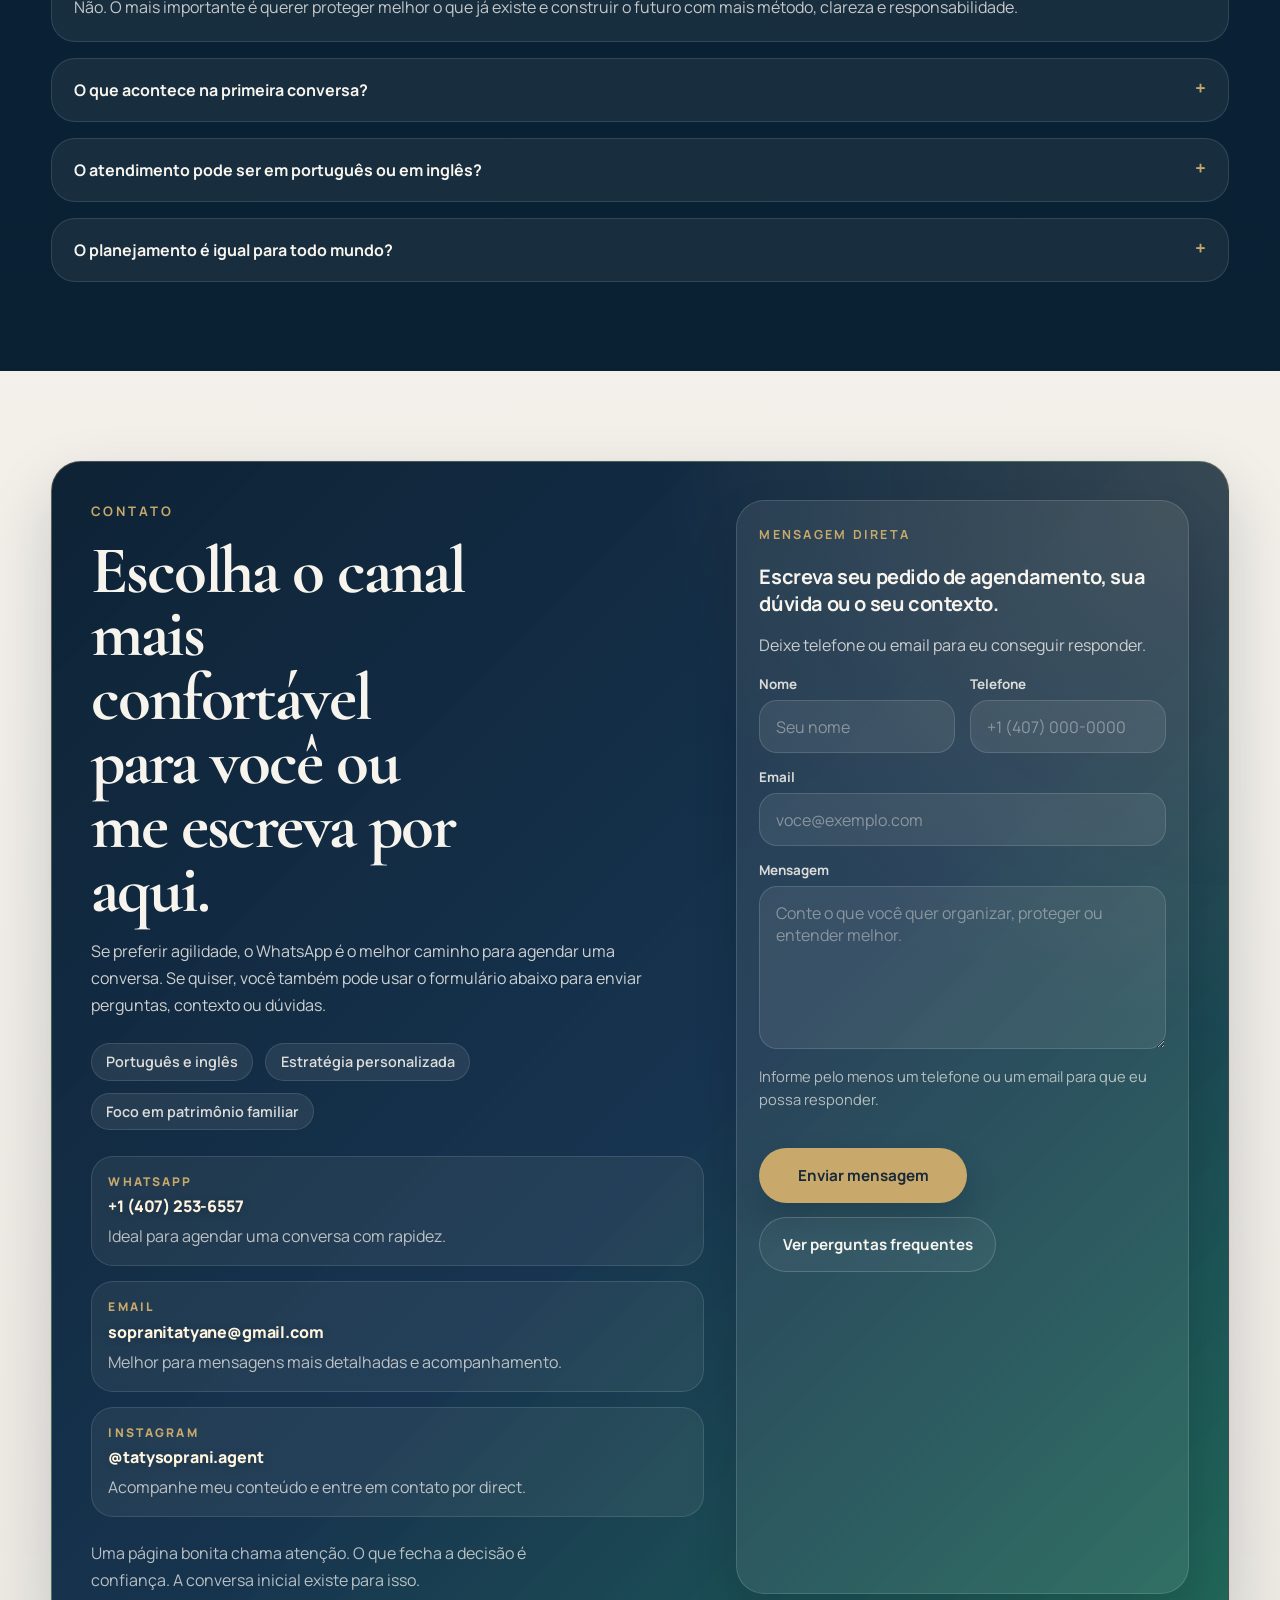
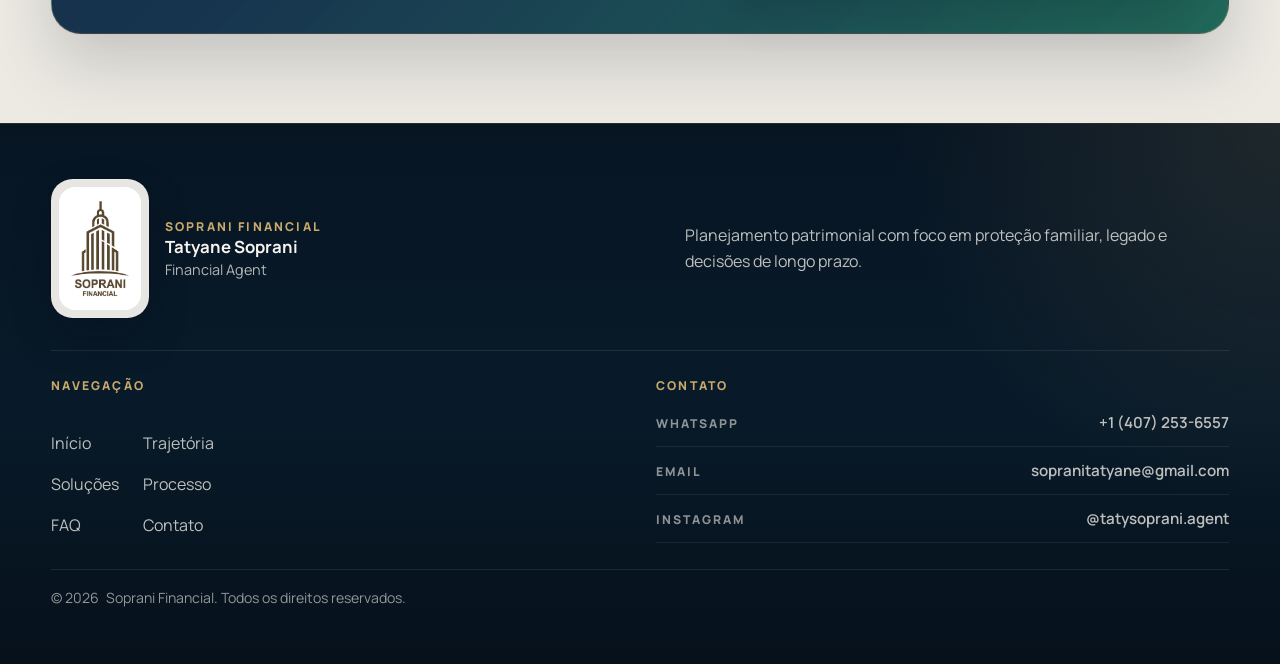
==== commit 75105b1d: "changes_uppercase_picture_description_buttontext" ====
--- a/index.html
+++ b/index.html
@@ -53,8 +53,8 @@
           <span class="brand-mark">
             <img
               class="brand-mark-image"
-              src="assets/soprani-logo-dark.png"
-              alt="Logo Soprani Financial"
+              src="assets/headshot.png"
+              alt="Retrato de Tatyane Soprani"
               data-i18n="brand.logoAlt"
               data-i18n-attr="alt"
             />
@@ -110,7 +110,7 @@
               target="_blank"
               rel="noreferrer"
               data-i18n="header.cta"
-              >Agendar uma conversa</a
+              >Agendar consultoria gratuita</a
             >
           </div>
         </div>
@@ -139,7 +139,7 @@
                   target="_blank"
                   rel="noreferrer"
                   data-i18n="hero.ctaPrimary"
-                  >Agendar uma conversa</a
+                  >Agendar consultoria gratuita</a
                 >
               </div>
               <p class="hero-cta-note" data-i18n="hero.ctaNote">
@@ -273,7 +273,7 @@
                 >Proteção familiar</span
               >
               <h3 class="solution-name" data-i18n="solutions.card1Title">
-                Seguro de vida com benefício em vida
+                SEGURO DE VIDA COM BENEFÍCIO EM VIDA
               </h3>
               <p class="solution-body" data-i18n="solutions.card1Body">
                 Uma estrutura pensada para proteger quem você ama e trazer mais
@@ -292,12 +292,12 @@
                 >Proteção patrimonial</span
               >
               <h3 class="solution-name" data-i18n="solutions.card2Title">
-                Dolarização
+                DOLARIZAÇÃO
               </h3>
               <p class="solution-body" data-i18n="solutions.card2Body">
-                Estratégias para dolarizar parte do patrimônio com foco em longo
-                prazo, proteção cambial e soluções atreladas a índices como o
-                S&amp;P 500.
+                Planejamento para alocar parte do patrimônio em dólar,
+                combinando proteção cambial, crescimento consistente e acesso a
+                estruturas consolidadas no mercado americano.
               </p>
               <div class="solution-tags">
                 <span data-i18n="solutions.card2Tag1">Patrimônio em dólar</span>
@@ -311,7 +311,7 @@
                 >Futuro educacional</span
               >
               <h3 class="solution-name" data-i18n="solutions.card3Title">
-                College Plan
+                COLLEGE PLAN
               </h3>
               <p class="solution-body" data-i18n="solutions.card3Body">
                 Um plano pensado para ajudar a construir o futuro acadêmico dos
@@ -330,7 +330,7 @@
                 >Independência financeira</span
               >
               <h3 class="solution-name" data-i18n="solutions.card4Title">
-                Plano de aposentadoria
+                PLANO DE APOSENTADORIA
               </h3>
               <p class="solution-body" data-i18n="solutions.card4Body">
                 Opções para construir aposentadoria privada nos Estados Unidos
--- a/styles.css
+++ b/styles.css
@@ -179,8 +179,8 @@
   display: inline-flex;
   align-items: center;
   justify-content: center;
-  width: 2.8rem;
-  height: 2.8rem;
+  width: 3.15rem;
+  height: 3.15rem;
   border-radius: 999px;
   border: 1px solid var(--line);
   background: rgba(200, 169, 107, 0.08);
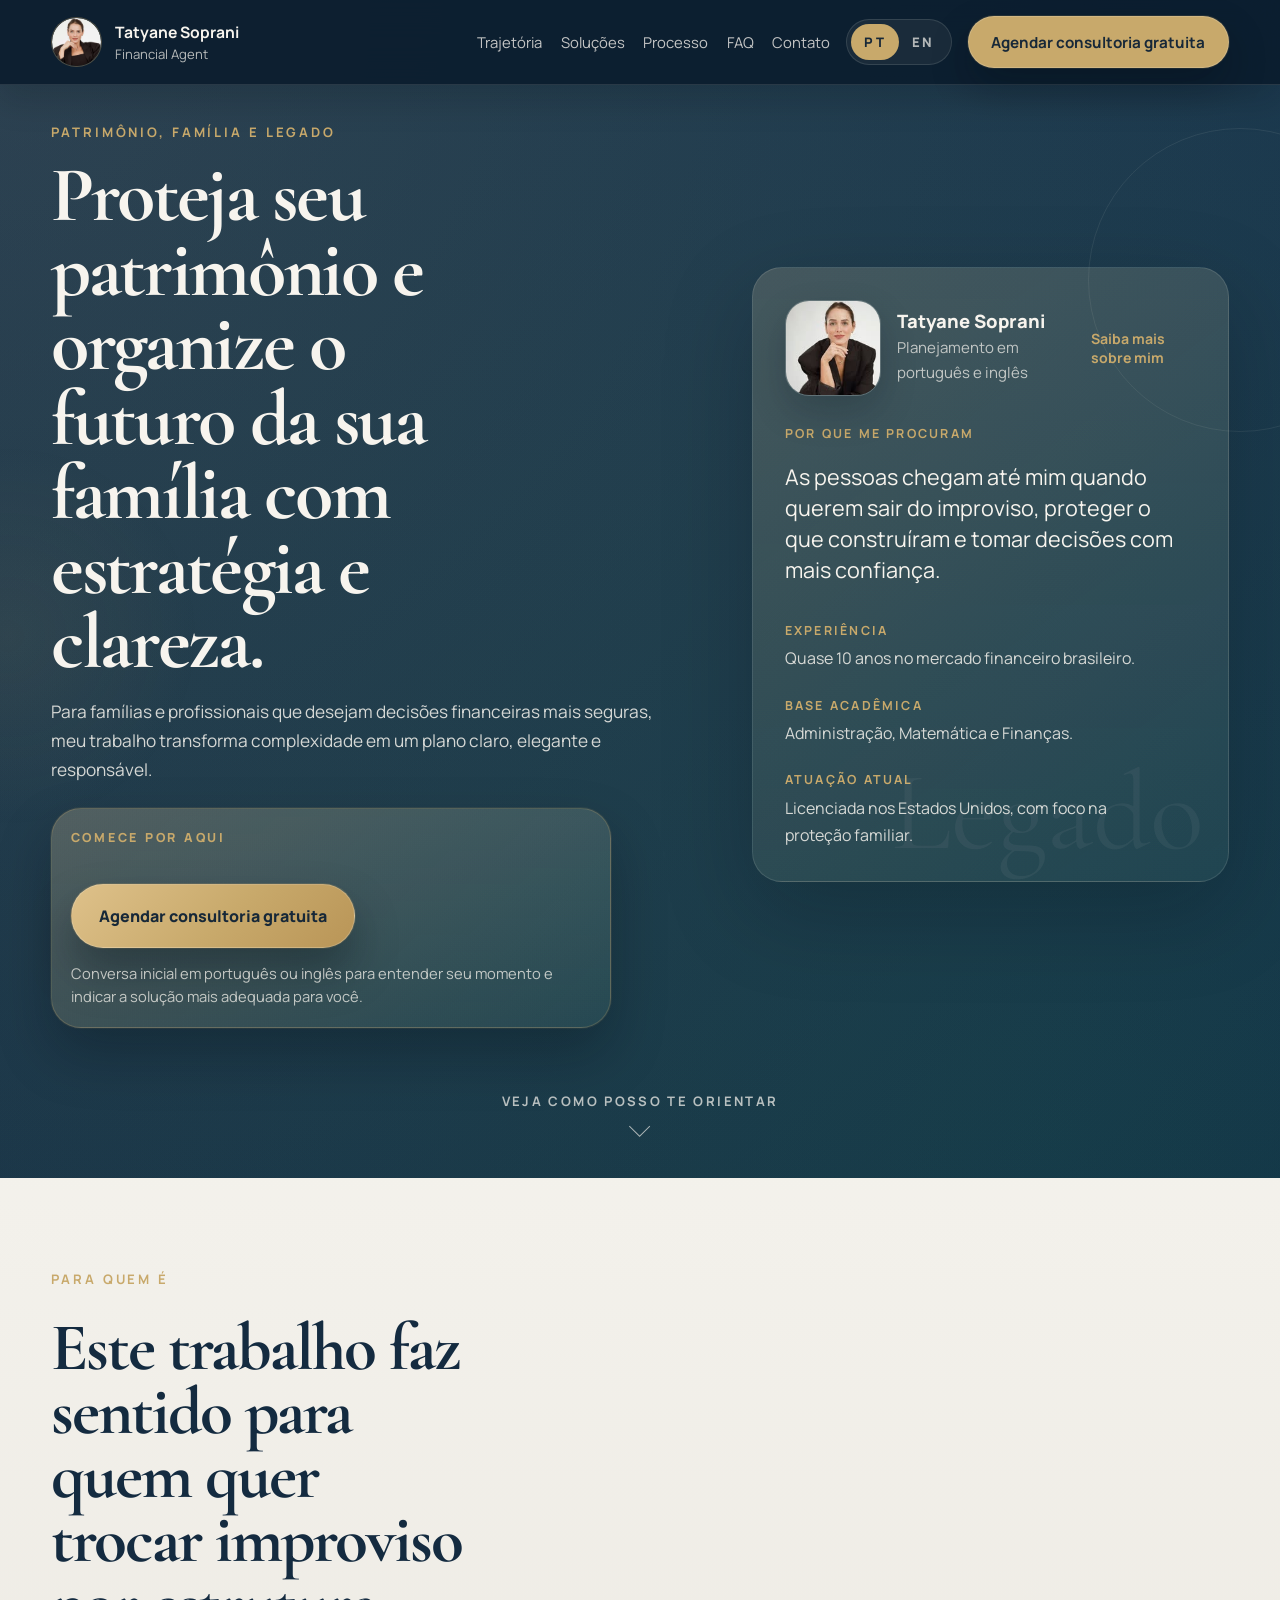
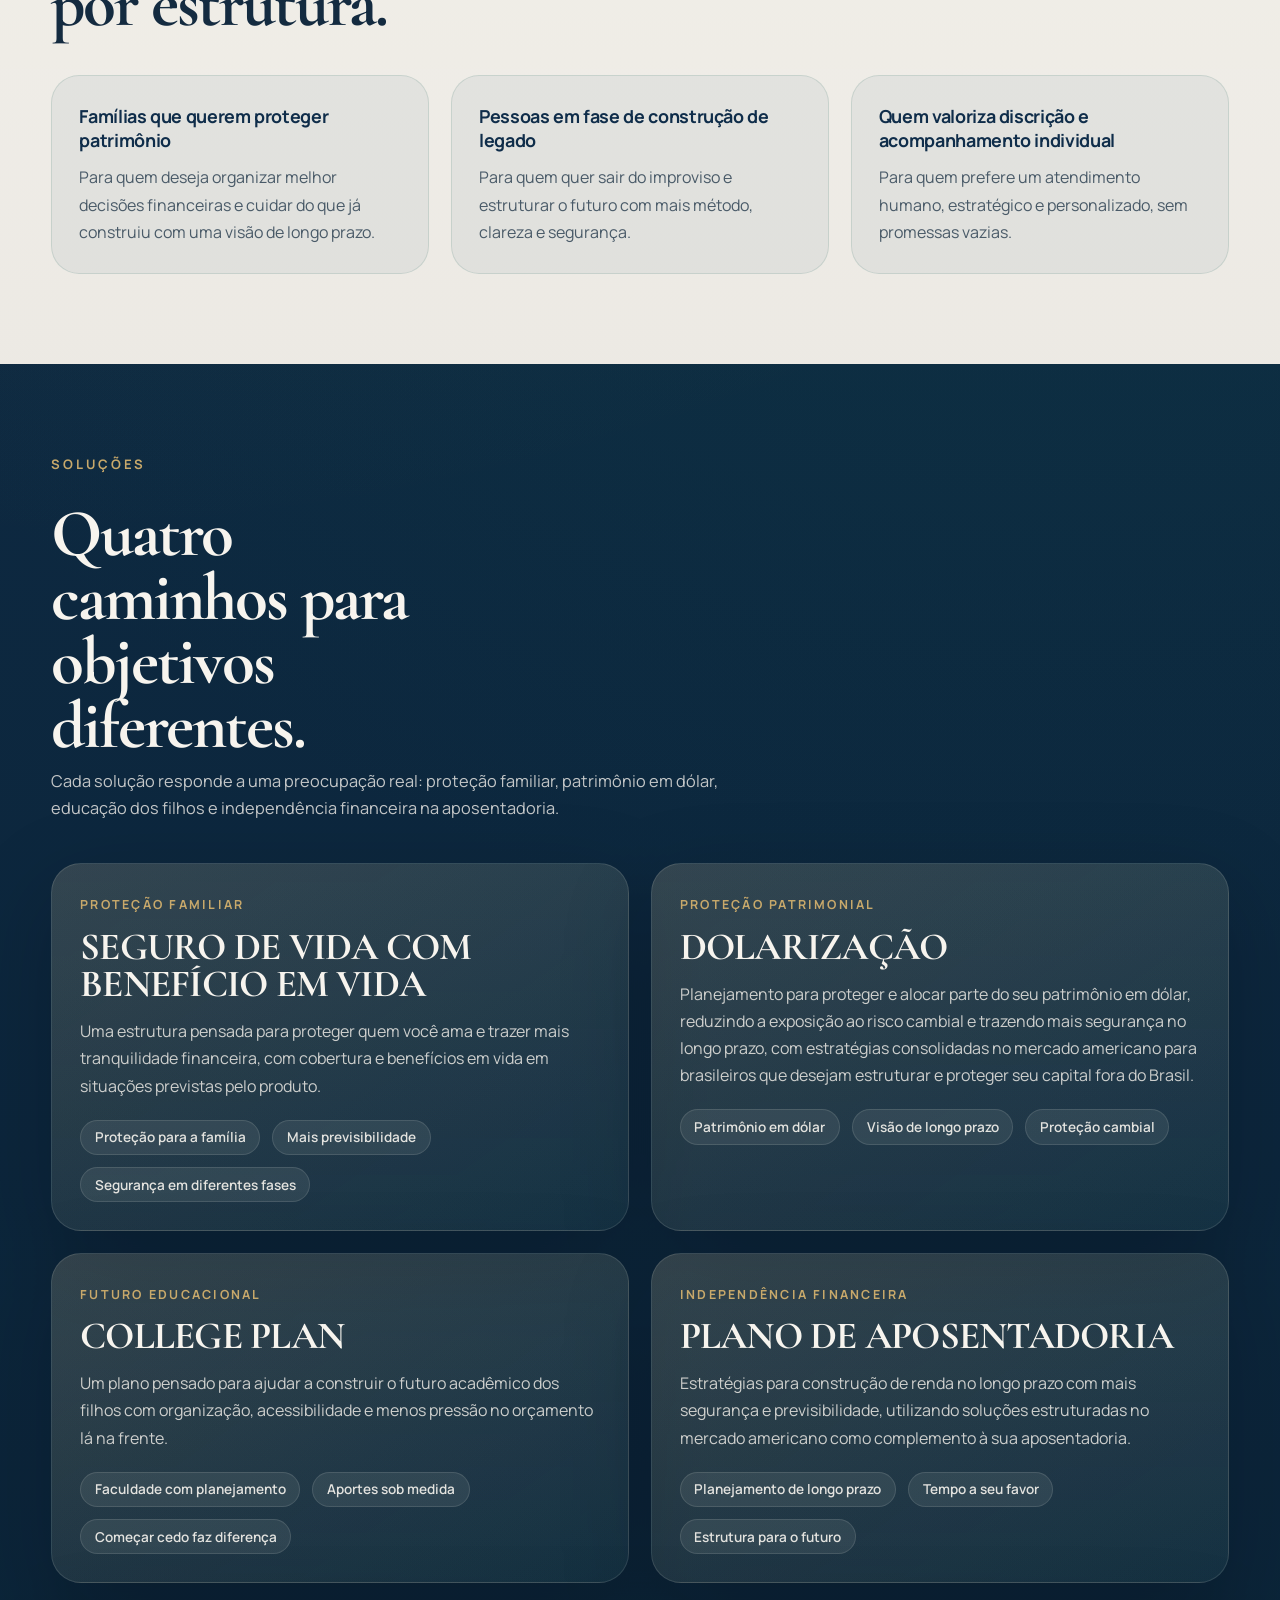
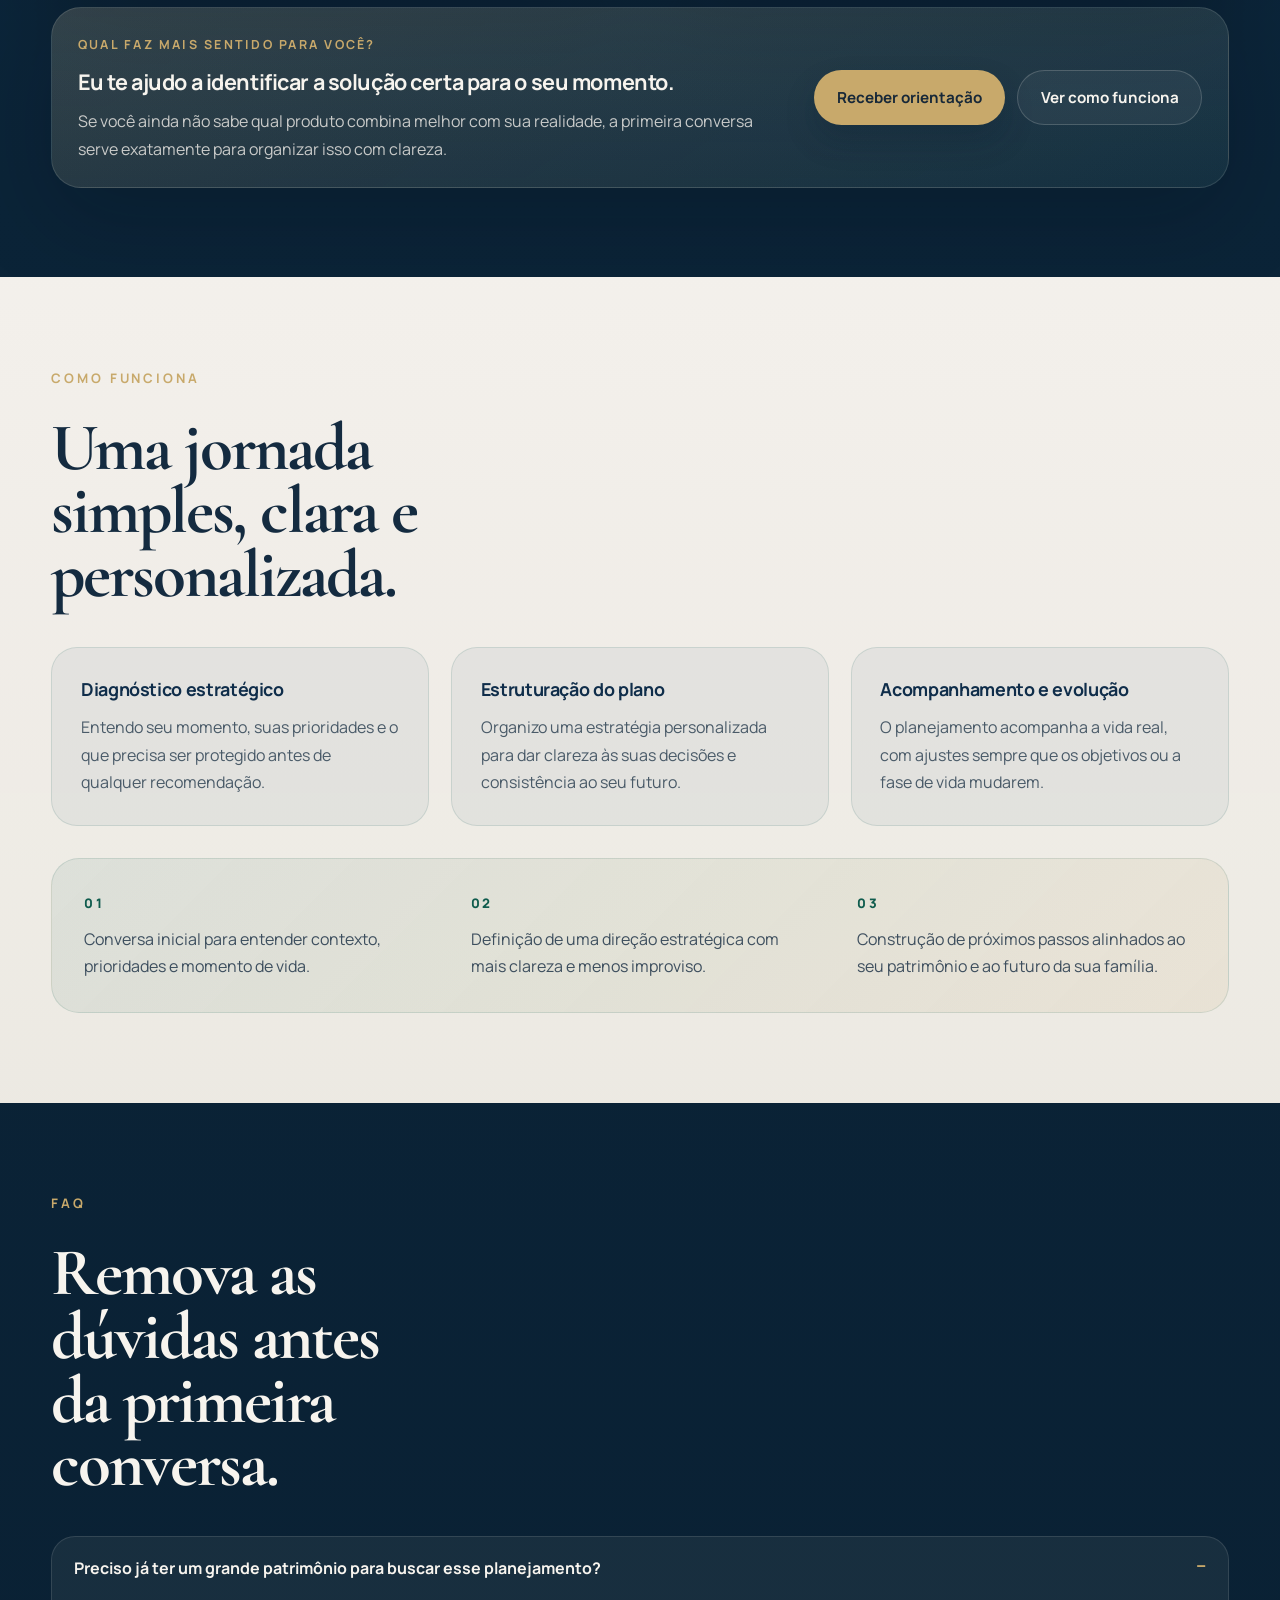
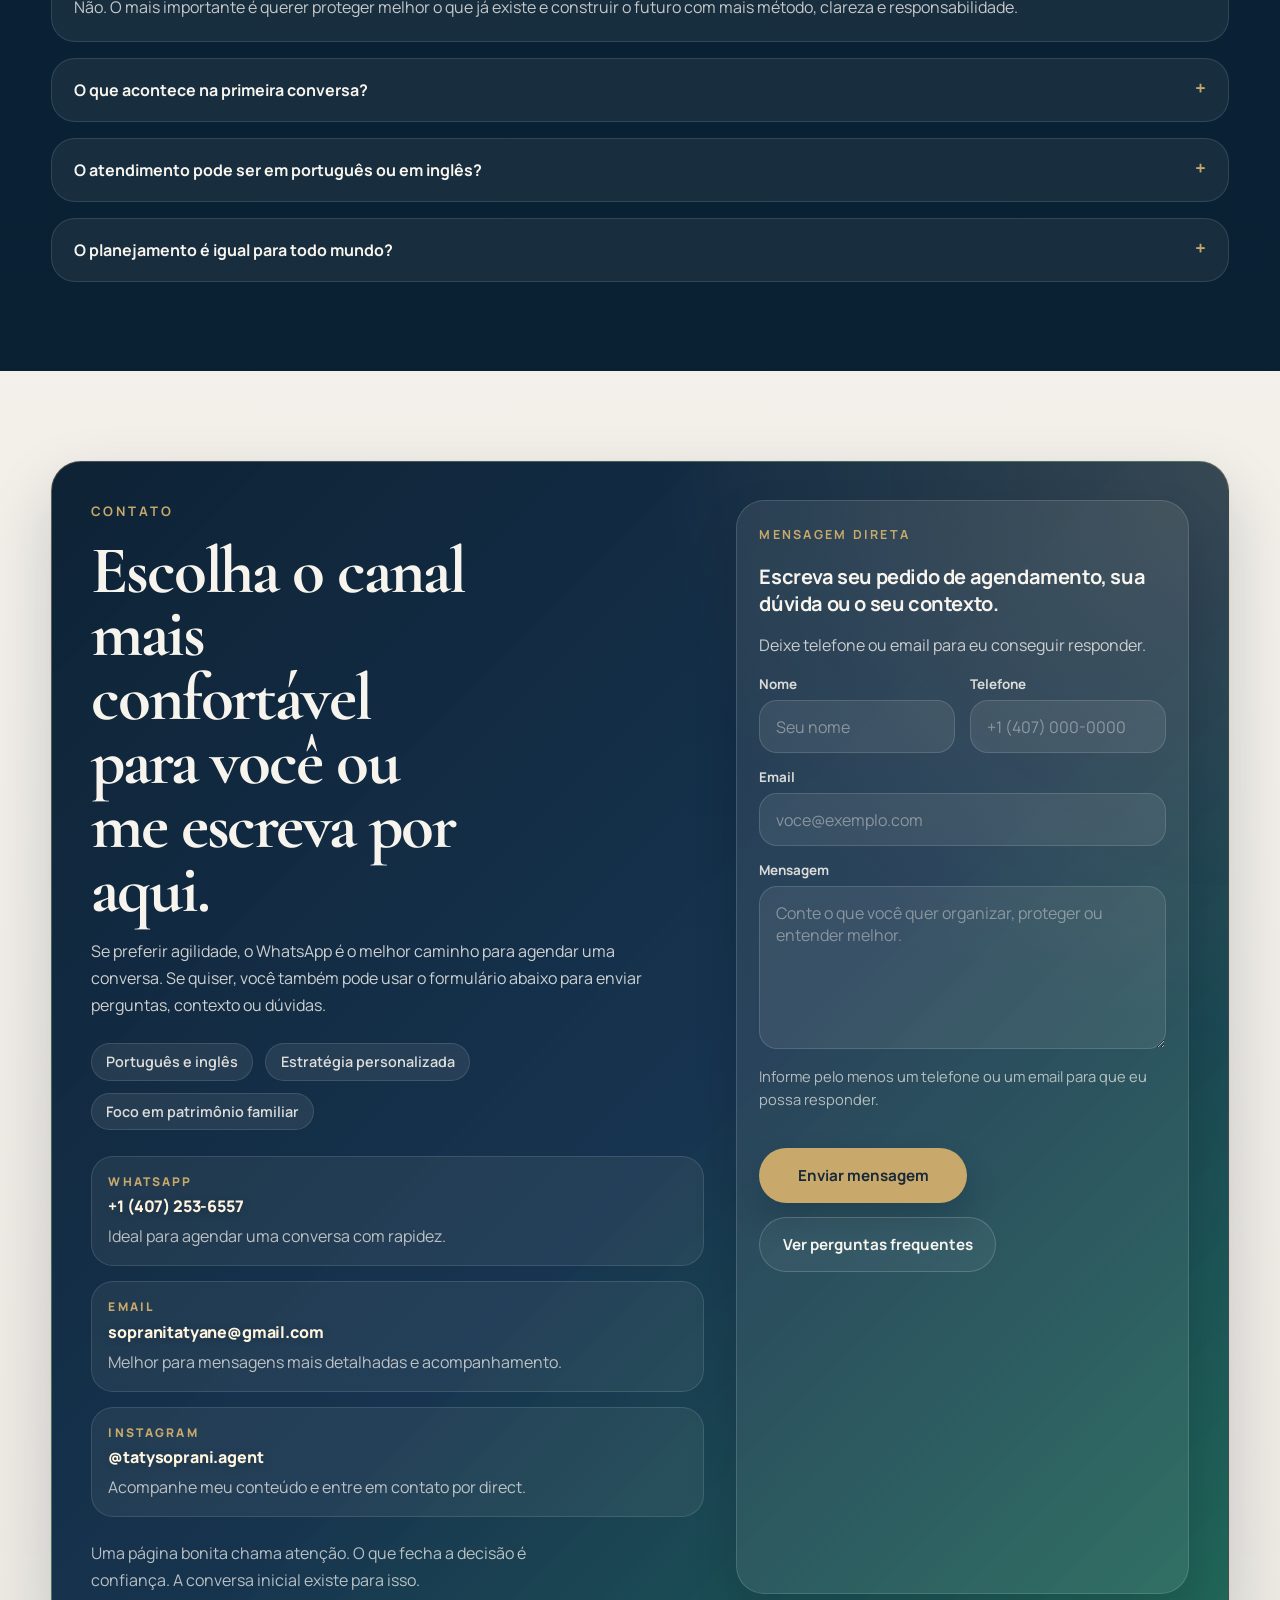
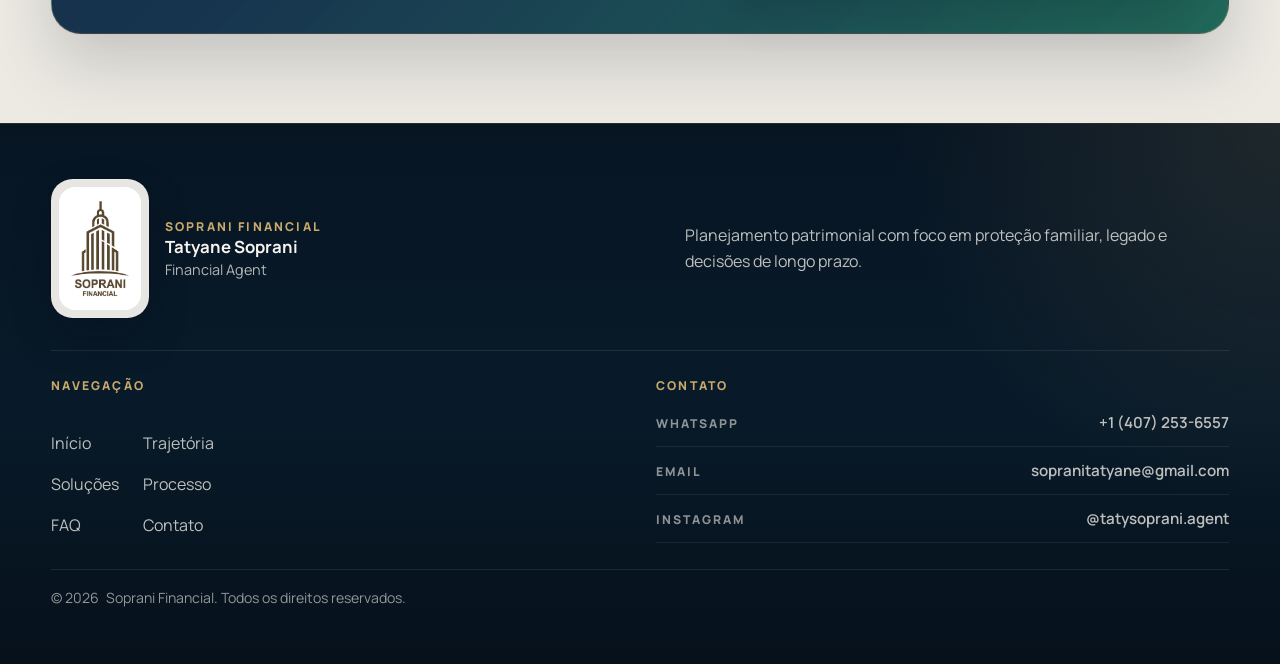
==== commit 535a8122: "fixing_description_mobileFonts" ====
--- a/index.html
+++ b/index.html
@@ -295,9 +295,11 @@
                 DOLARIZAÇÃO
               </h3>
               <p class="solution-body" data-i18n="solutions.card2Body">
-                Planejamento para alocar parte do patrimônio em dólar,
-                combinando proteção cambial, crescimento consistente e acesso a
-                estruturas consolidadas no mercado americano.
+                Planejamento para proteger e alocar parte do seu patrimônio em
+                dólar, reduzindo a exposição ao risco cambial e trazendo mais
+                segurança no longo prazo, com estratégias consolidadas no
+                mercado americano para brasileiros que desejam estruturar e
+                proteger seu capital fora do Brasil.
               </p>
               <div class="solution-tags">
                 <span data-i18n="solutions.card2Tag1">Patrimônio em dólar</span>
@@ -333,9 +335,9 @@
                 PLANO DE APOSENTADORIA
               </h3>
               <p class="solution-body" data-i18n="solutions.card4Body">
-                Opções para construir aposentadoria privada nos Estados Unidos
-                com antecedência, disciplina e visão estratégica, inclusive para
-                muitas realidades imigratórias.
+                Estratégias para construção de renda no longo prazo com mais
+                segurança e previsibilidade, utilizando soluções estruturadas no
+                mercado americano como complemento à sua aposentadoria.
               </p>
               <div class="solution-tags">
                 <span data-i18n="solutions.card4Tag1">Planejamento de longo prazo</span>
--- a/styles.css
+++ b/styles.css
@@ -8,6 +8,8 @@
   --line: rgba(200, 169, 107, 0.28);
   --mist: rgba(247, 244, 238, 0.08);
   --shadow: 0 30px 90px rgba(4, 11, 18, 0.22);
+  --font-sans: "Manrope", sans-serif;
+  --font-display: "Cormorant Garamond", serif;
 }
 
 *,
@@ -18,12 +20,14 @@
 
 html {
   scroll-behavior: smooth;
+  -webkit-text-size-adjust: 100%;
+  text-size-adjust: 100%;
 }
 
 body {
   margin: 0;
   min-height: 100vh;
-  font-family: "Manrope", sans-serif;
+  font-family: var(--font-sans);
   color: var(--ivory);
   background:
     radial-gradient(circle at top left, rgba(200, 169, 107, 0.16), transparent 30%),
@@ -43,6 +47,13 @@
 
 button {
   font: inherit;
+}
+
+input,
+textarea,
+select {
+  font: inherit;
+  font-family: var(--font-sans);
 }
 
 .floating-back-button,
@@ -310,7 +321,7 @@
 
 h1,
 h2 {
-  font-family: "Cormorant Garamond", serif;
+  font-family: var(--font-display);
   line-height: 0.95;
   letter-spacing: -0.03em;
 }
@@ -614,7 +625,7 @@
   right: 1.5rem;
   bottom: 0.75rem;
   color: rgba(247, 244, 238, 0.05);
-  font-family: "Cormorant Garamond", serif;
+  font-family: var(--font-display);
   font-size: clamp(4rem, 12vw, 7rem);
   line-height: 1;
 }
@@ -825,7 +836,7 @@
 
 .solution-name {
   margin-top: 0.9rem;
-  font-family: "Cormorant Garamond", serif;
+  font-family: var(--font-display);
   font-size: clamp(2rem, 3vw, 2.8rem);
   line-height: 0.98;
 }
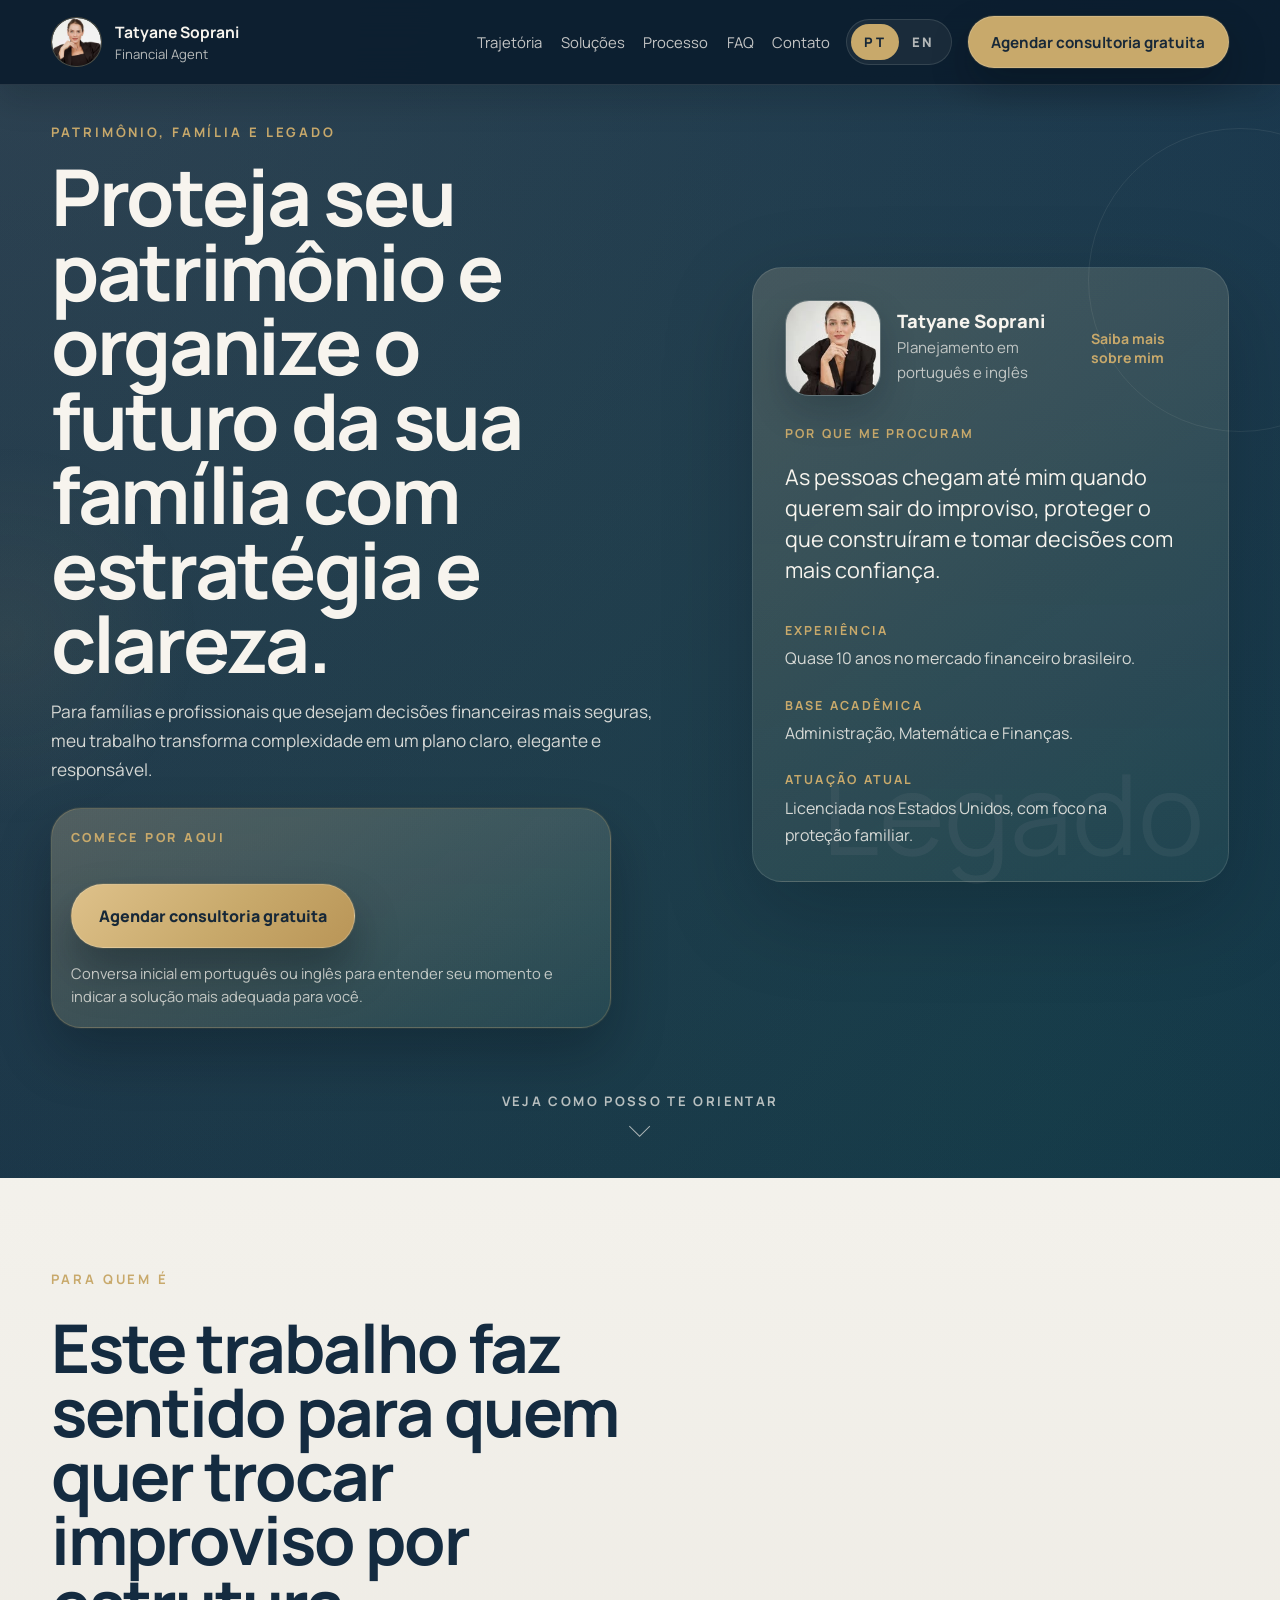
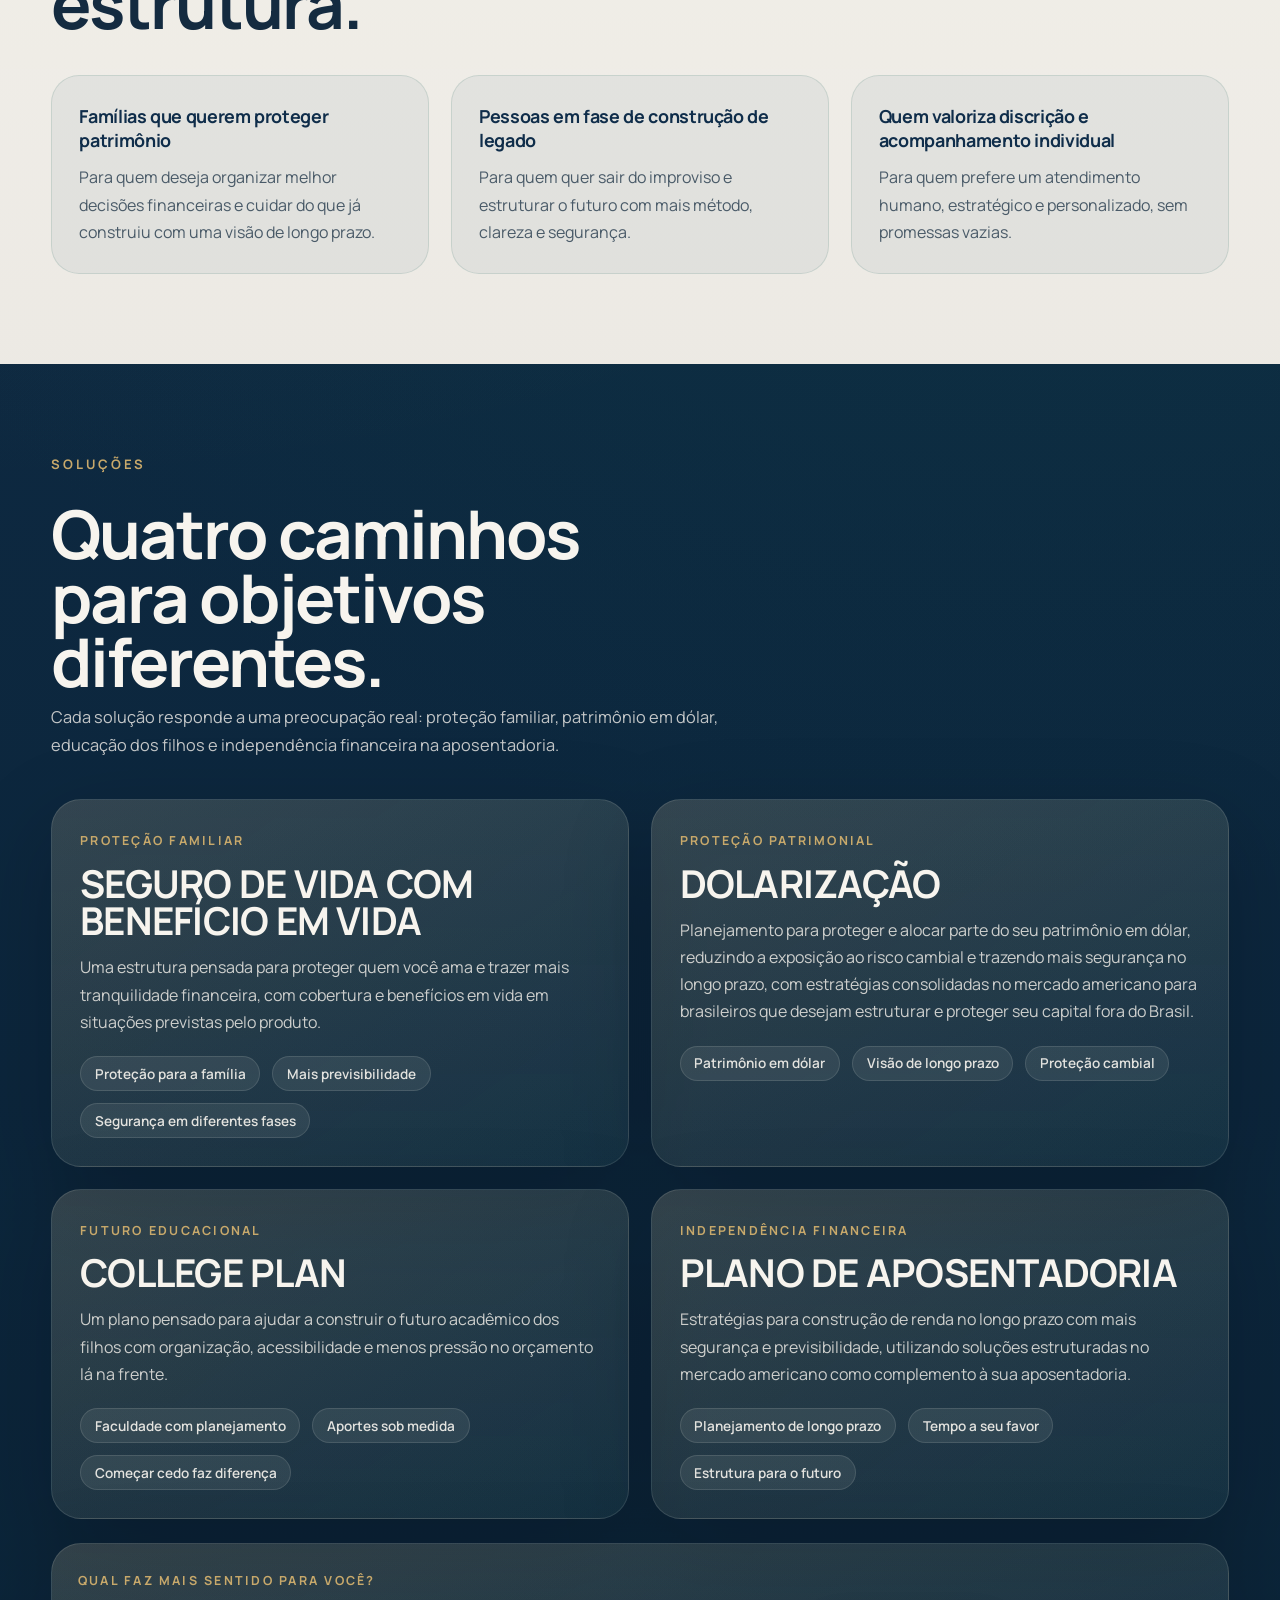
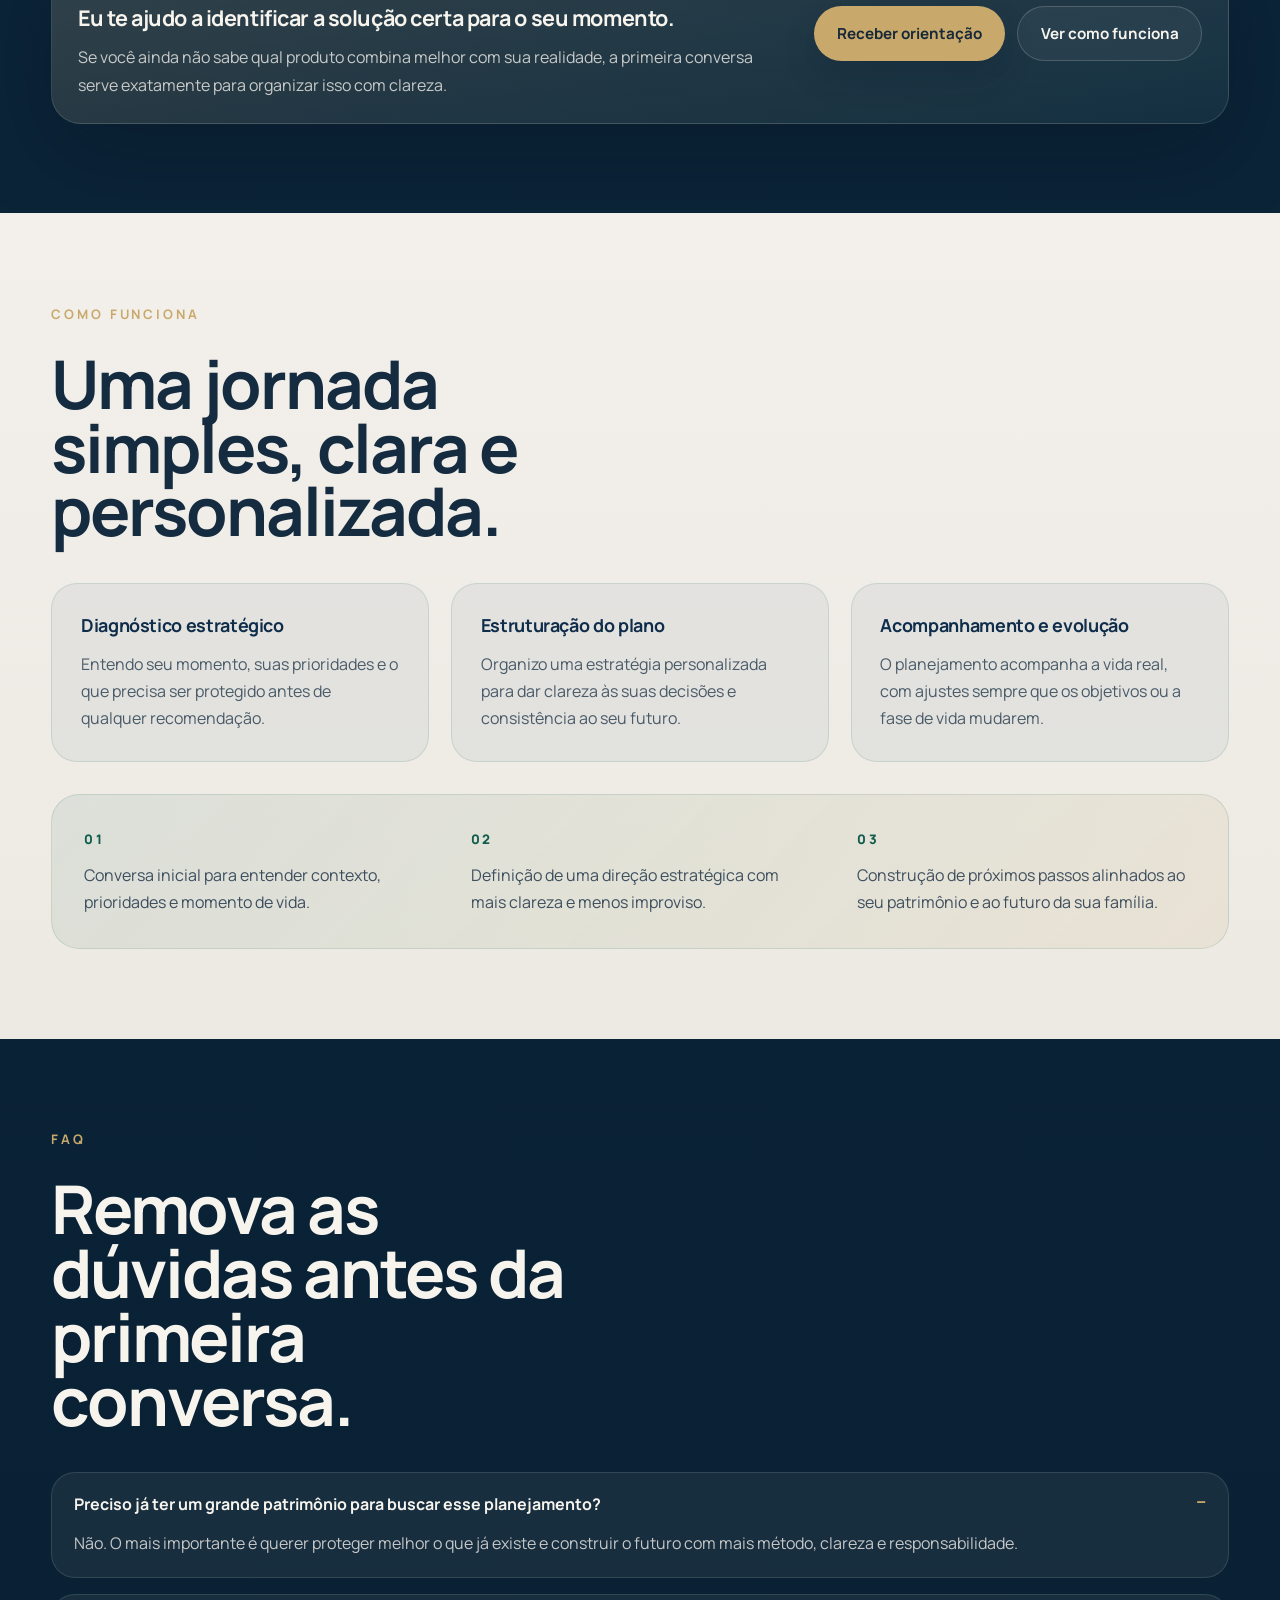
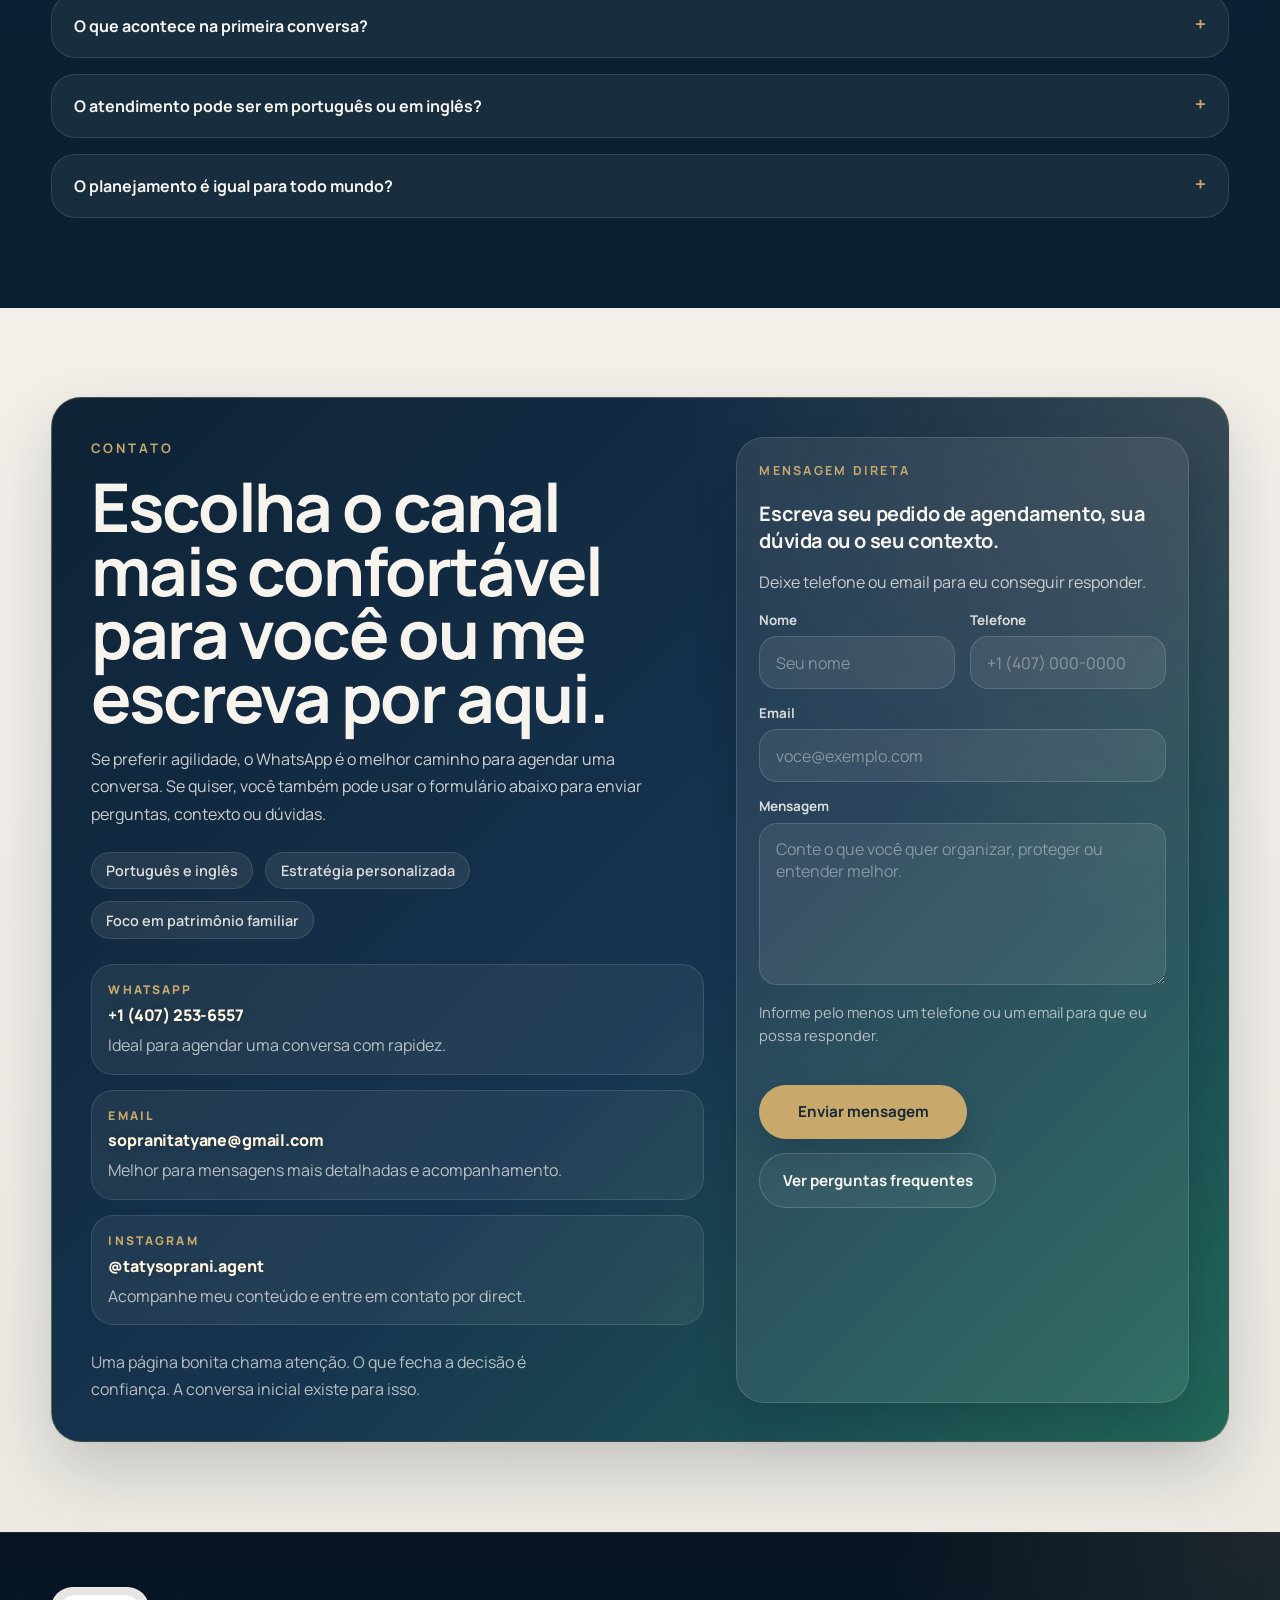
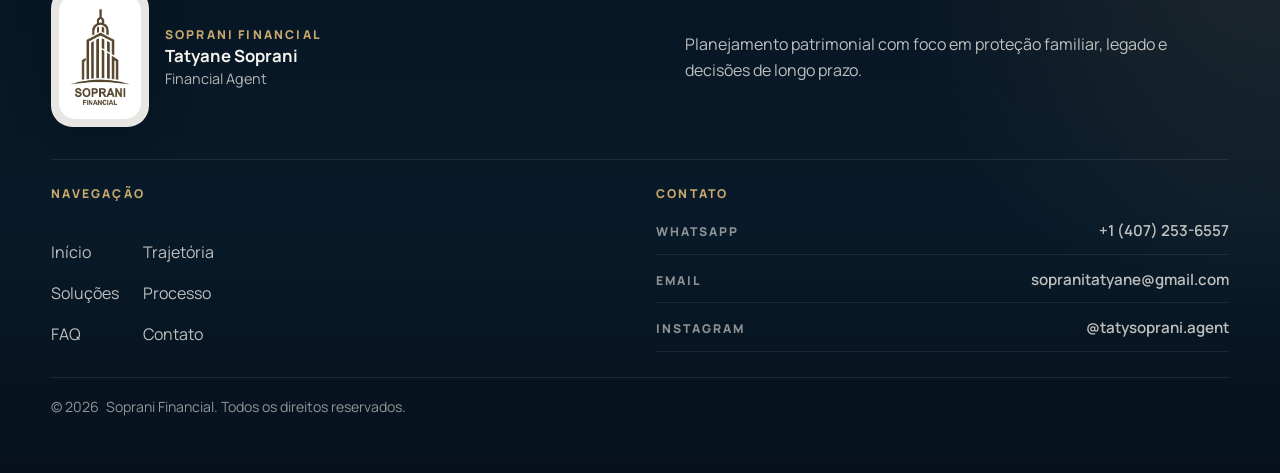
==== commit fc1b5057: "unify_font" ====
--- a/index.html
+++ b/index.html
@@ -13,7 +13,7 @@
     <link rel="preconnect" href="https://fonts.googleapis.com" />
     <link rel="preconnect" href="https://fonts.gstatic.com" crossorigin />
     <link
-      href="https://fonts.googleapis.com/css2?family=Cormorant+Garamond:wght@500;600;700&family=Manrope:wght@400;500;600;700;800&display=swap"
+      href="https://fonts.googleapis.com/css2?family=Manrope:wght@400;500;600;700;800&display=swap"
       rel="stylesheet"
     />
     <link
--- a/styles.css
+++ b/styles.css
@@ -9,7 +9,7 @@
   --mist: rgba(247, 244, 238, 0.08);
   --shadow: 0 30px 90px rgba(4, 11, 18, 0.22);
   --font-sans: "Manrope", sans-serif;
-  --font-display: "Cormorant Garamond", serif;
+  --font-display: "Manrope", sans-serif;
 }
 
 *,
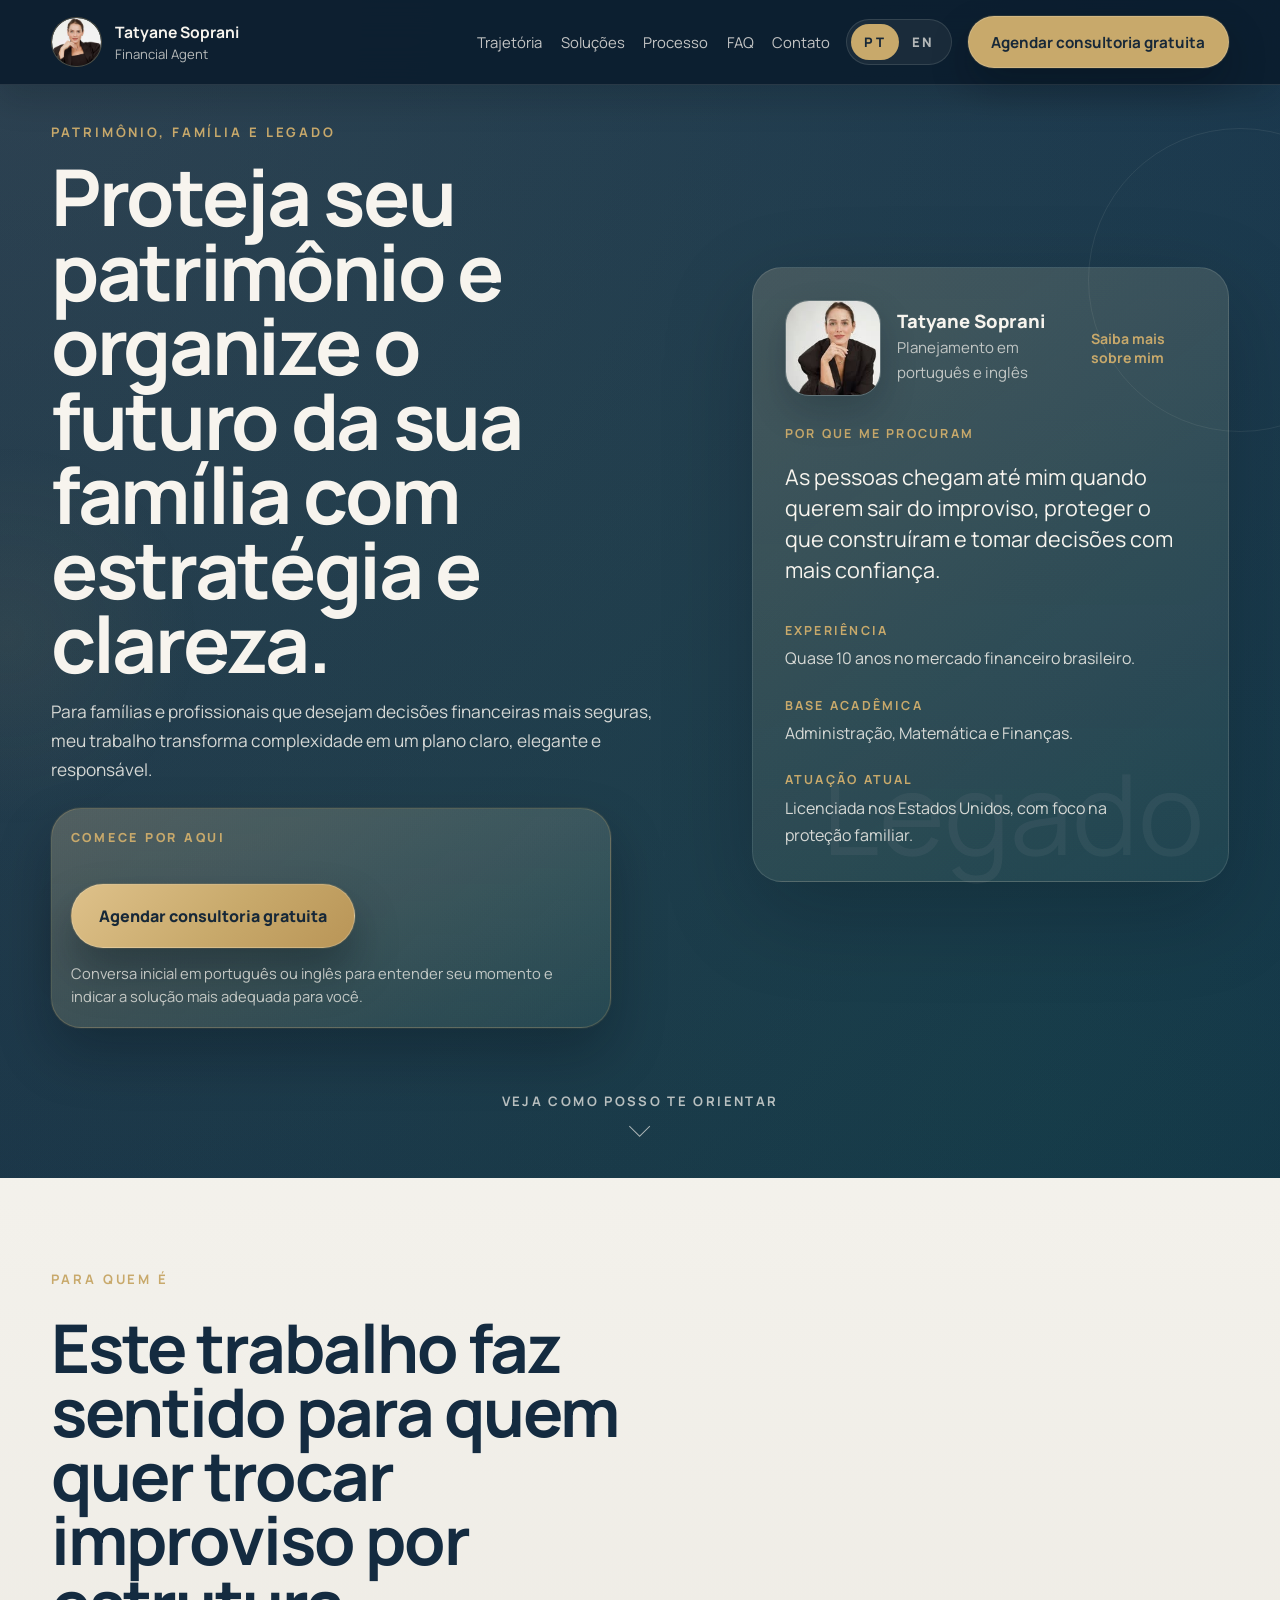
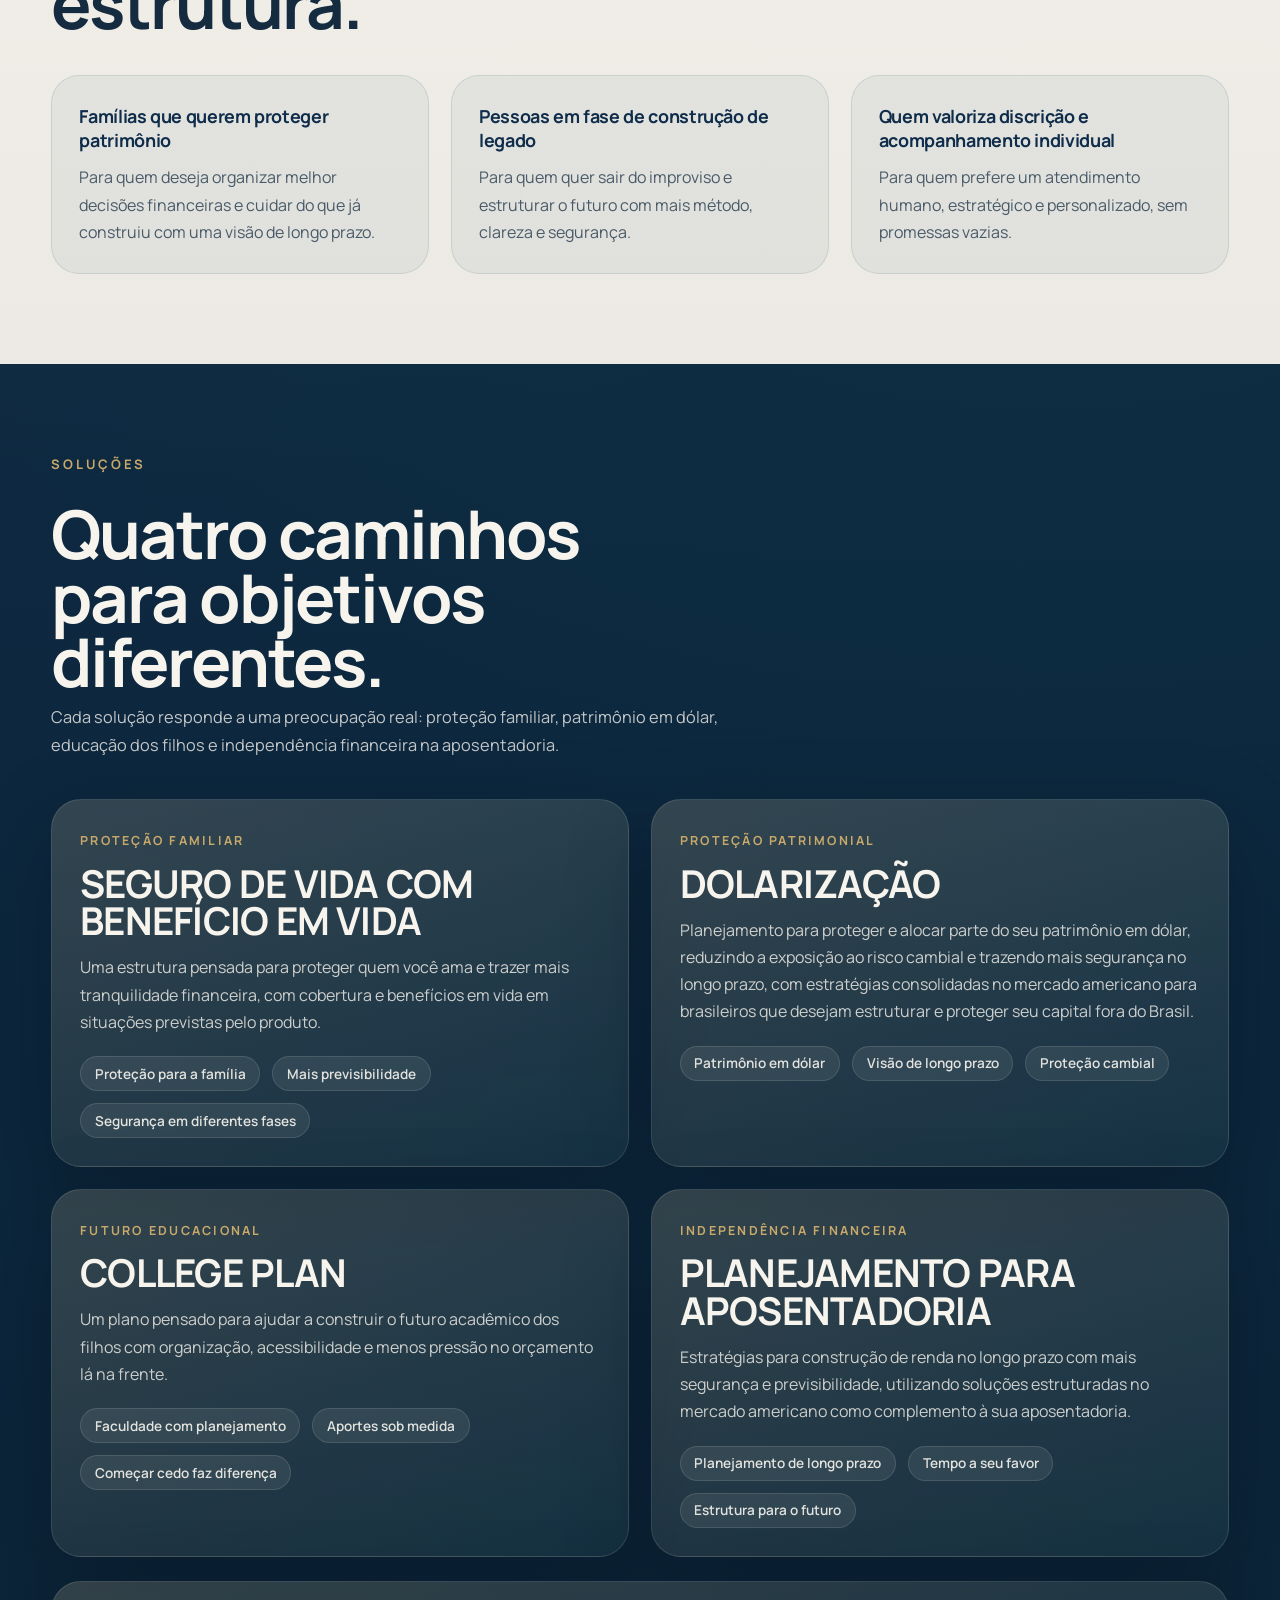
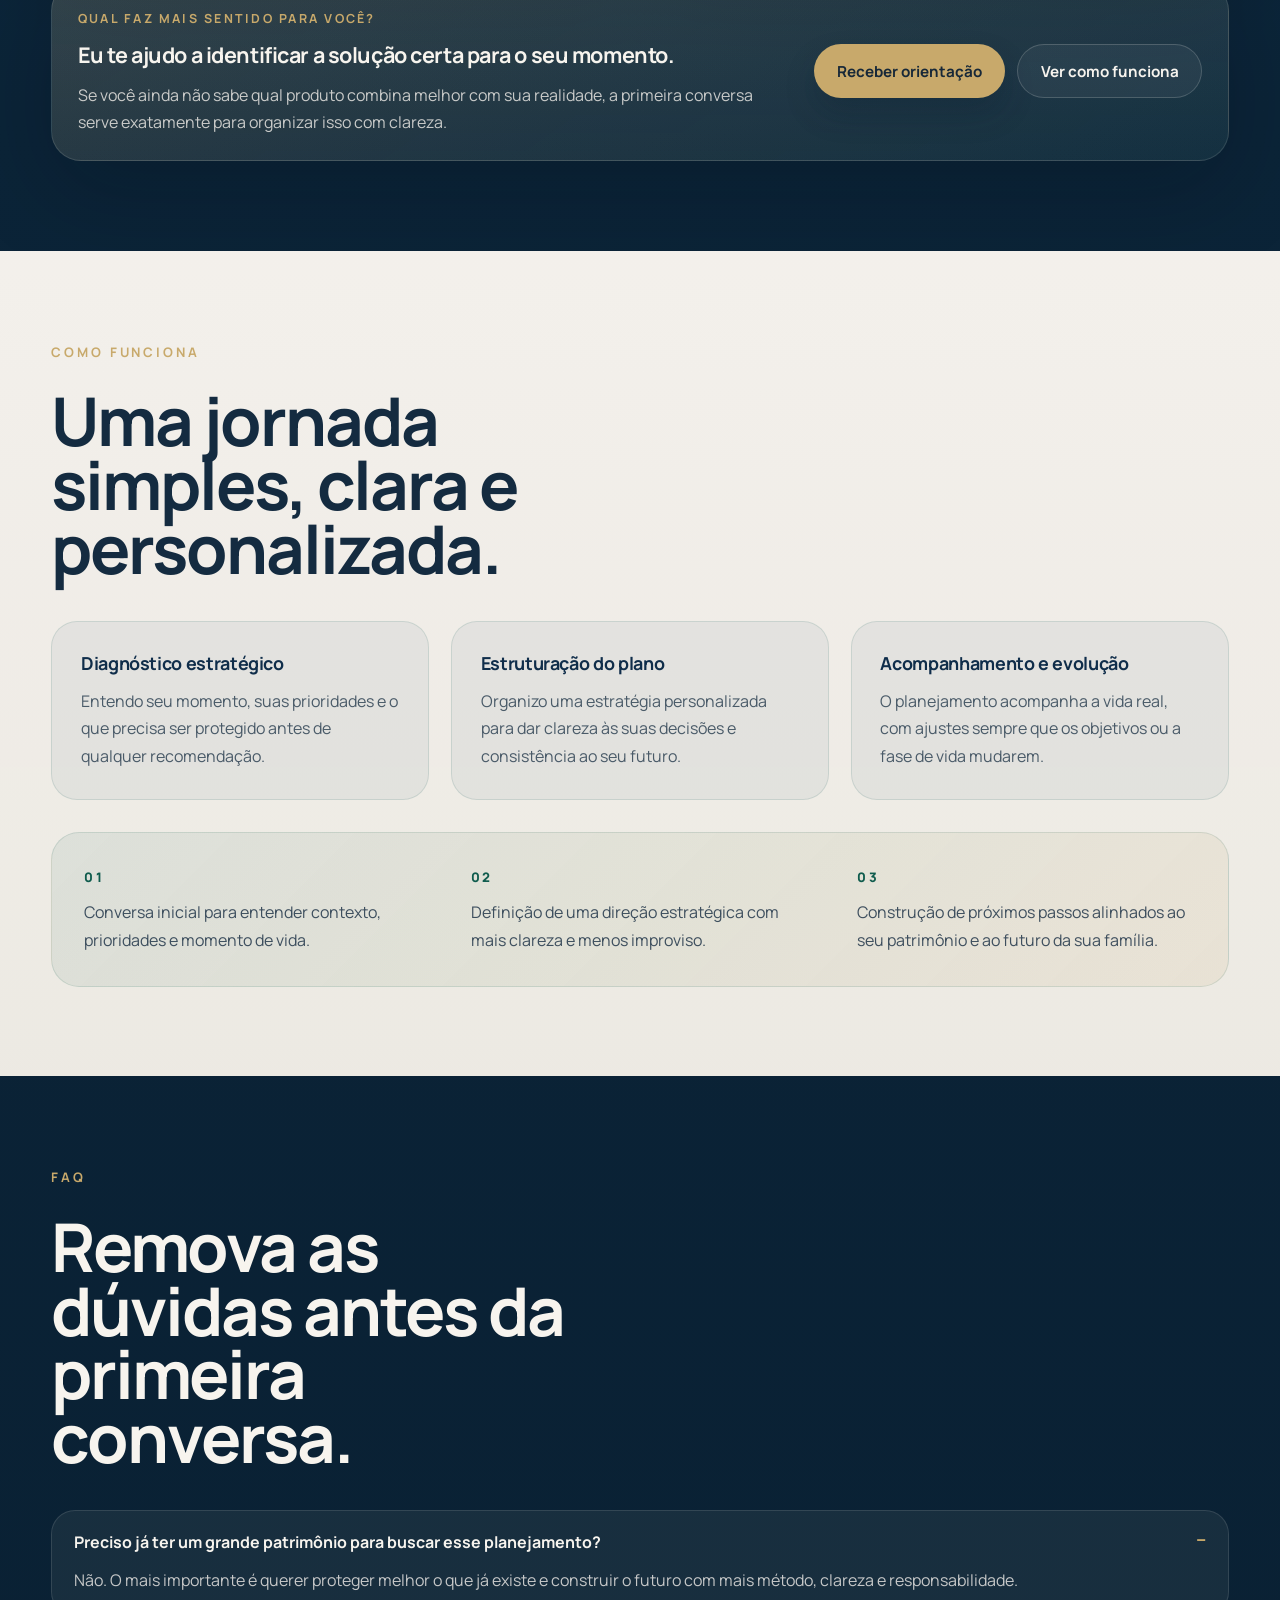
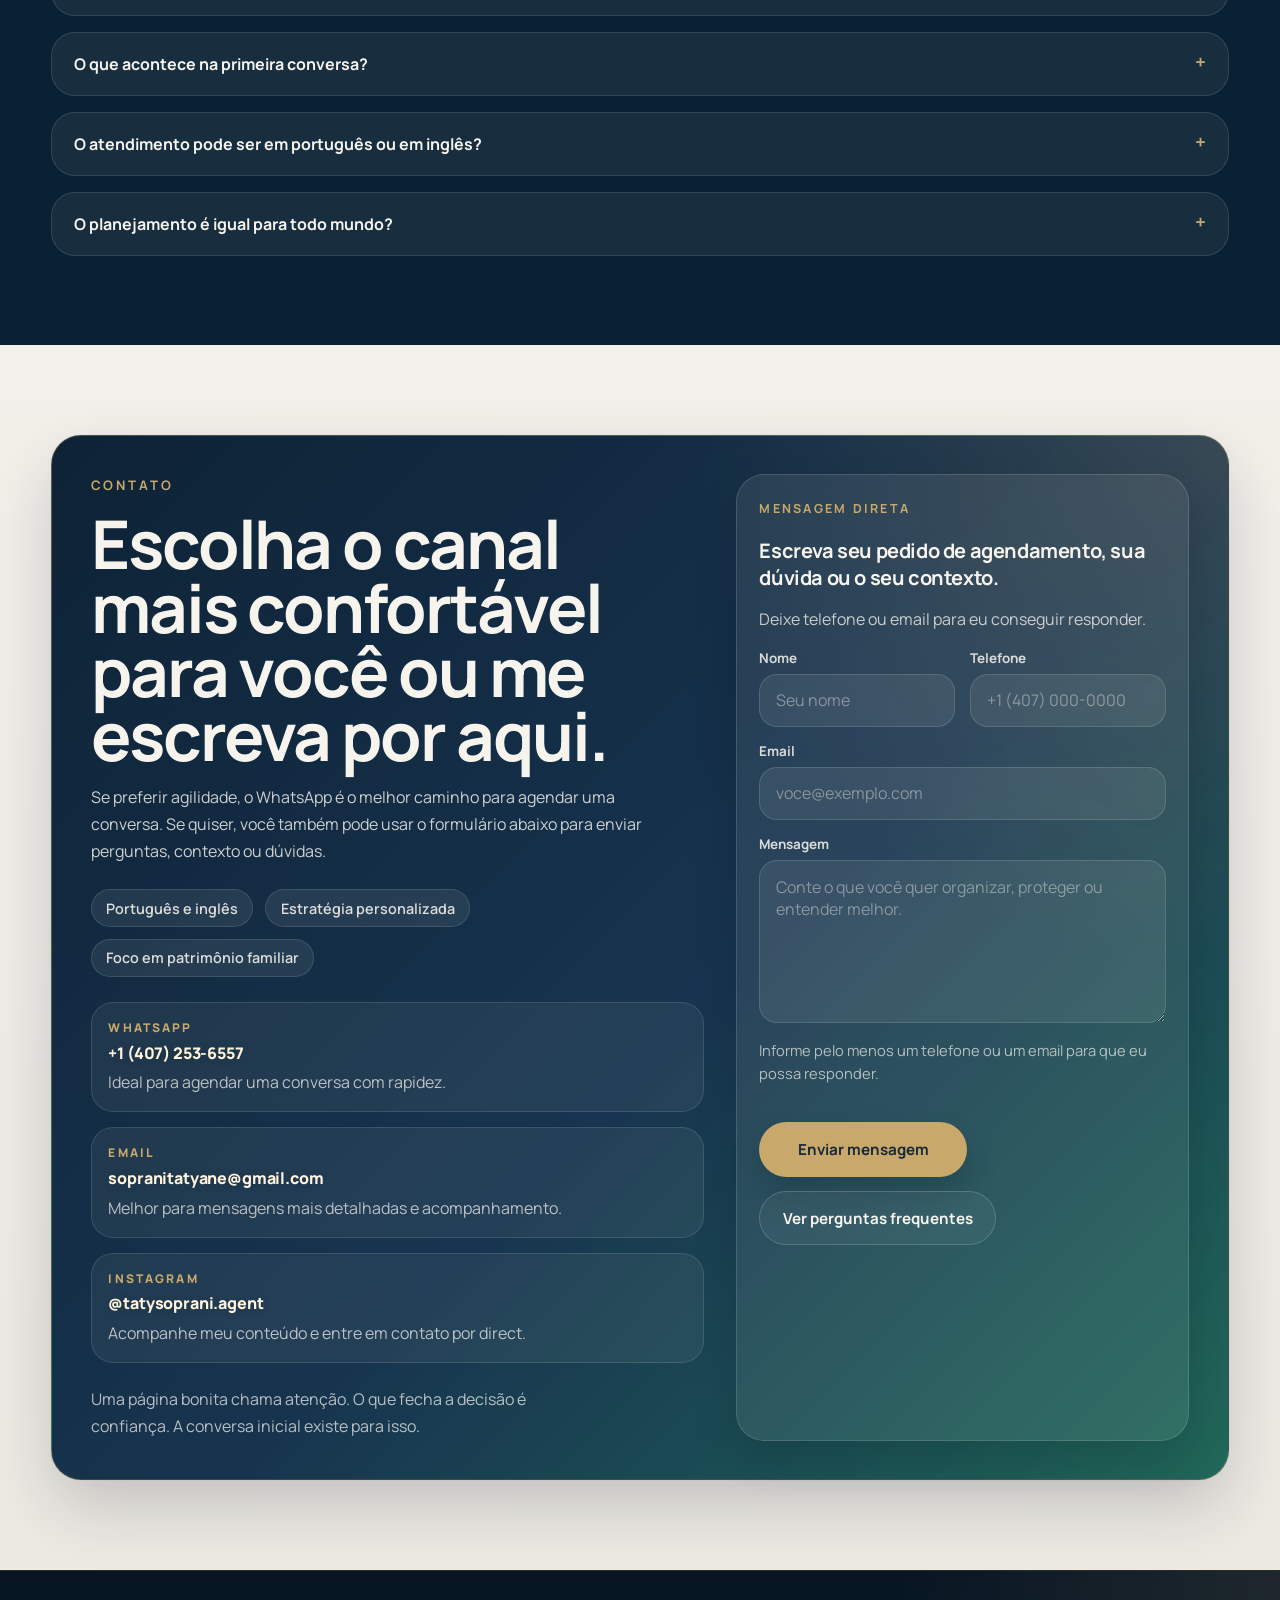
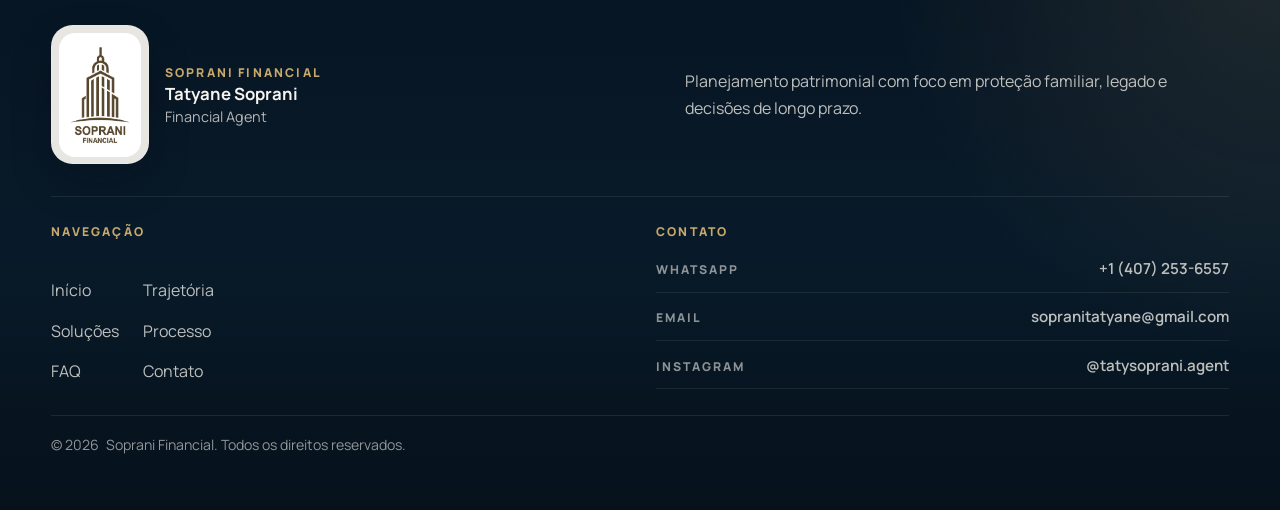
==== commit 91a6ea25: "imageMod_titleMod" ====
--- a/index.html
+++ b/index.html
@@ -332,7 +332,7 @@
                 >Independência financeira</span
               >
               <h3 class="solution-name" data-i18n="solutions.card4Title">
-                PLANO DE APOSENTADORIA
+                PLANEJAMENTO PARA APOSENTADORIA
               </h3>
               <p class="solution-body" data-i18n="solutions.card4Body">
                 Estratégias para construção de renda no longo prazo com mais
--- a/styles.css
+++ b/styles.css
@@ -1776,9 +1776,11 @@
   }
 
   .background-feature-ghost {
-    right: -1.8rem;
-    width: min(62%, 14rem);
+    left: 0;
+    right: 0;
+    width: 100%;
     opacity: 0.14;
+    transform: none;
   }
 
   .hero-aside,
